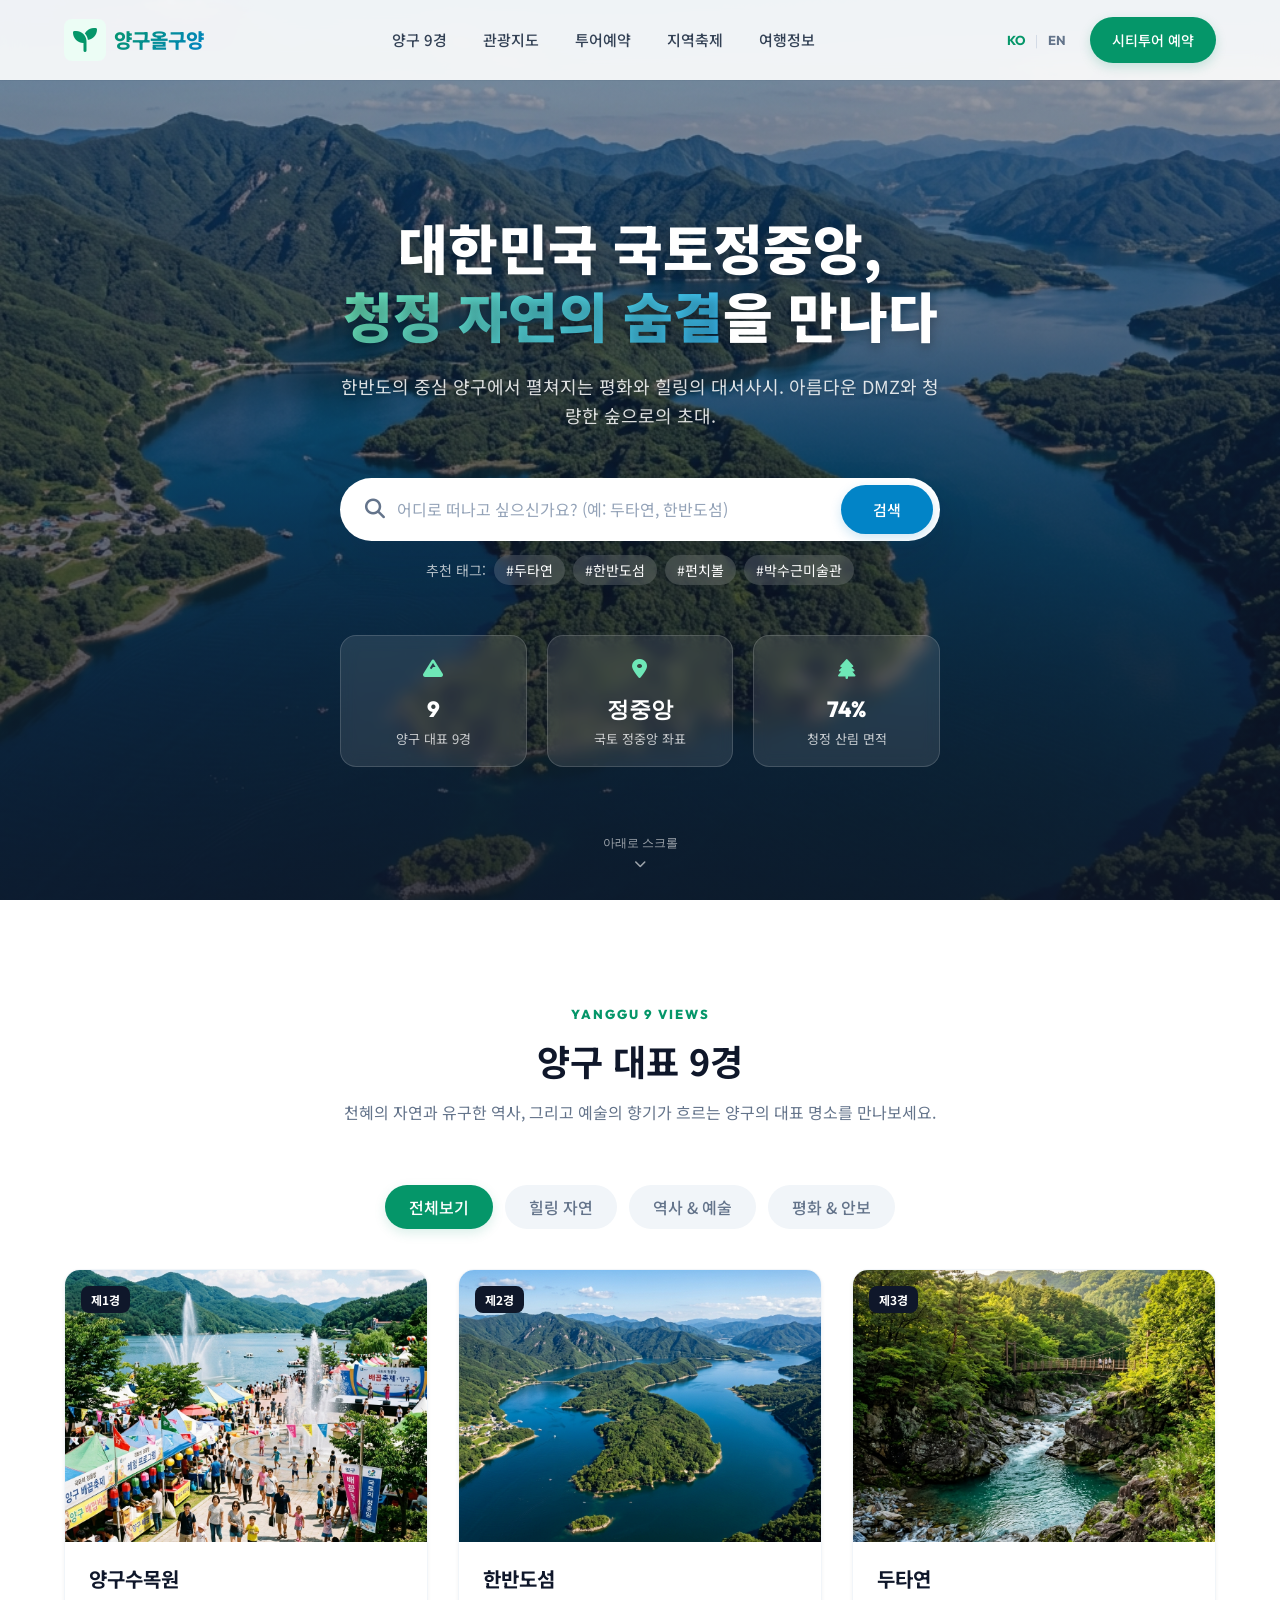
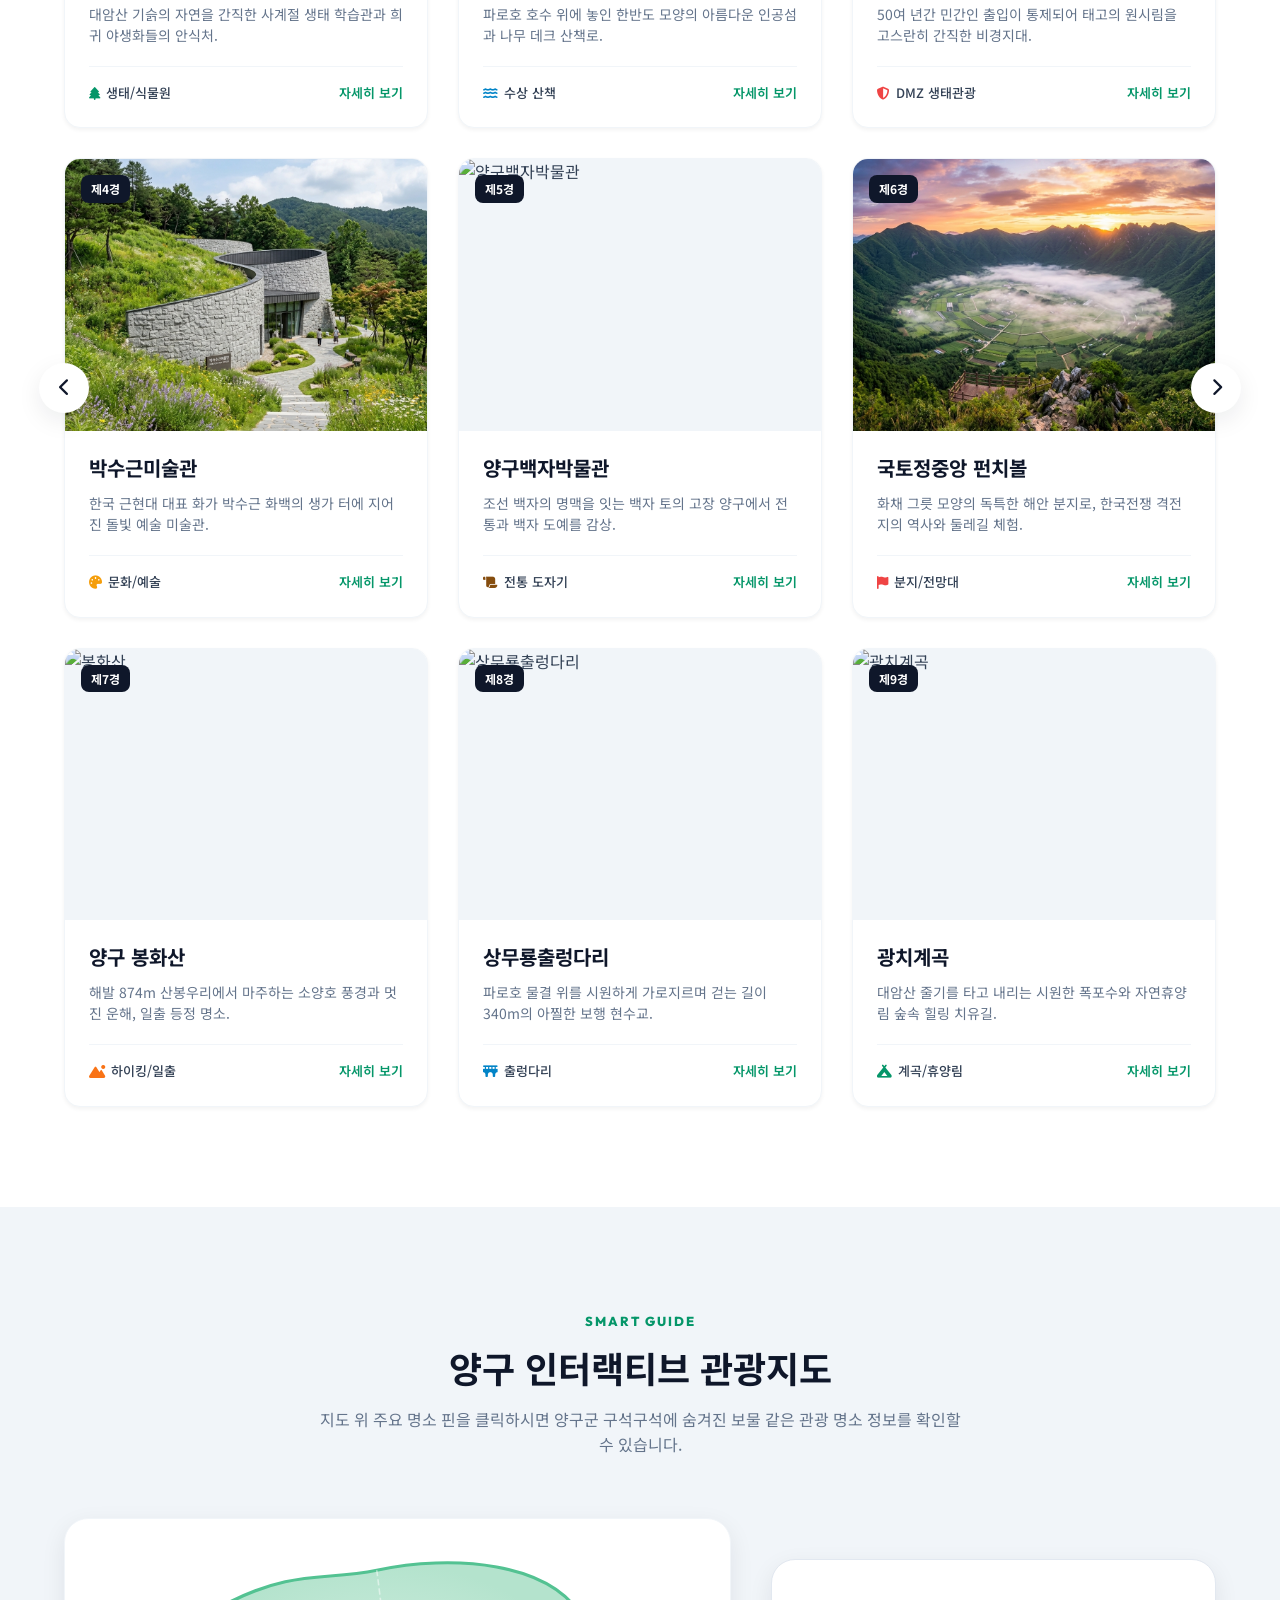
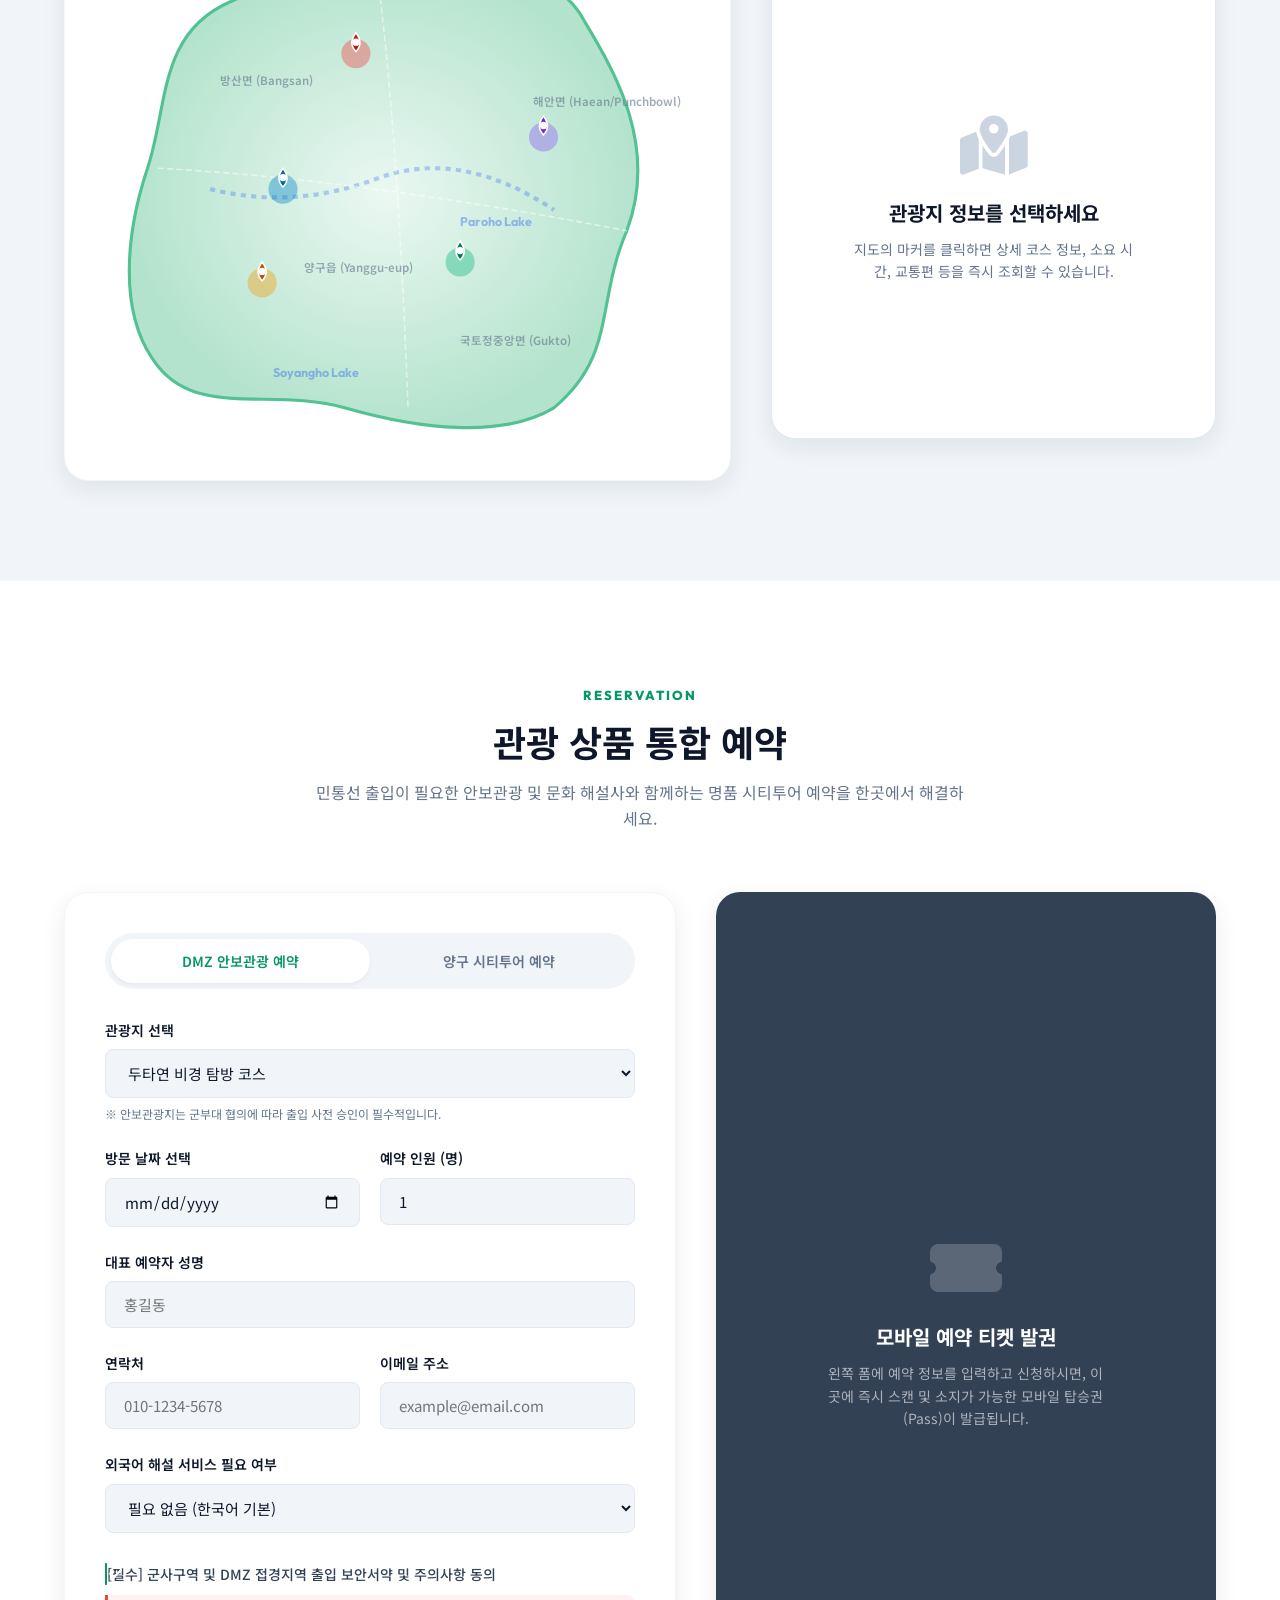
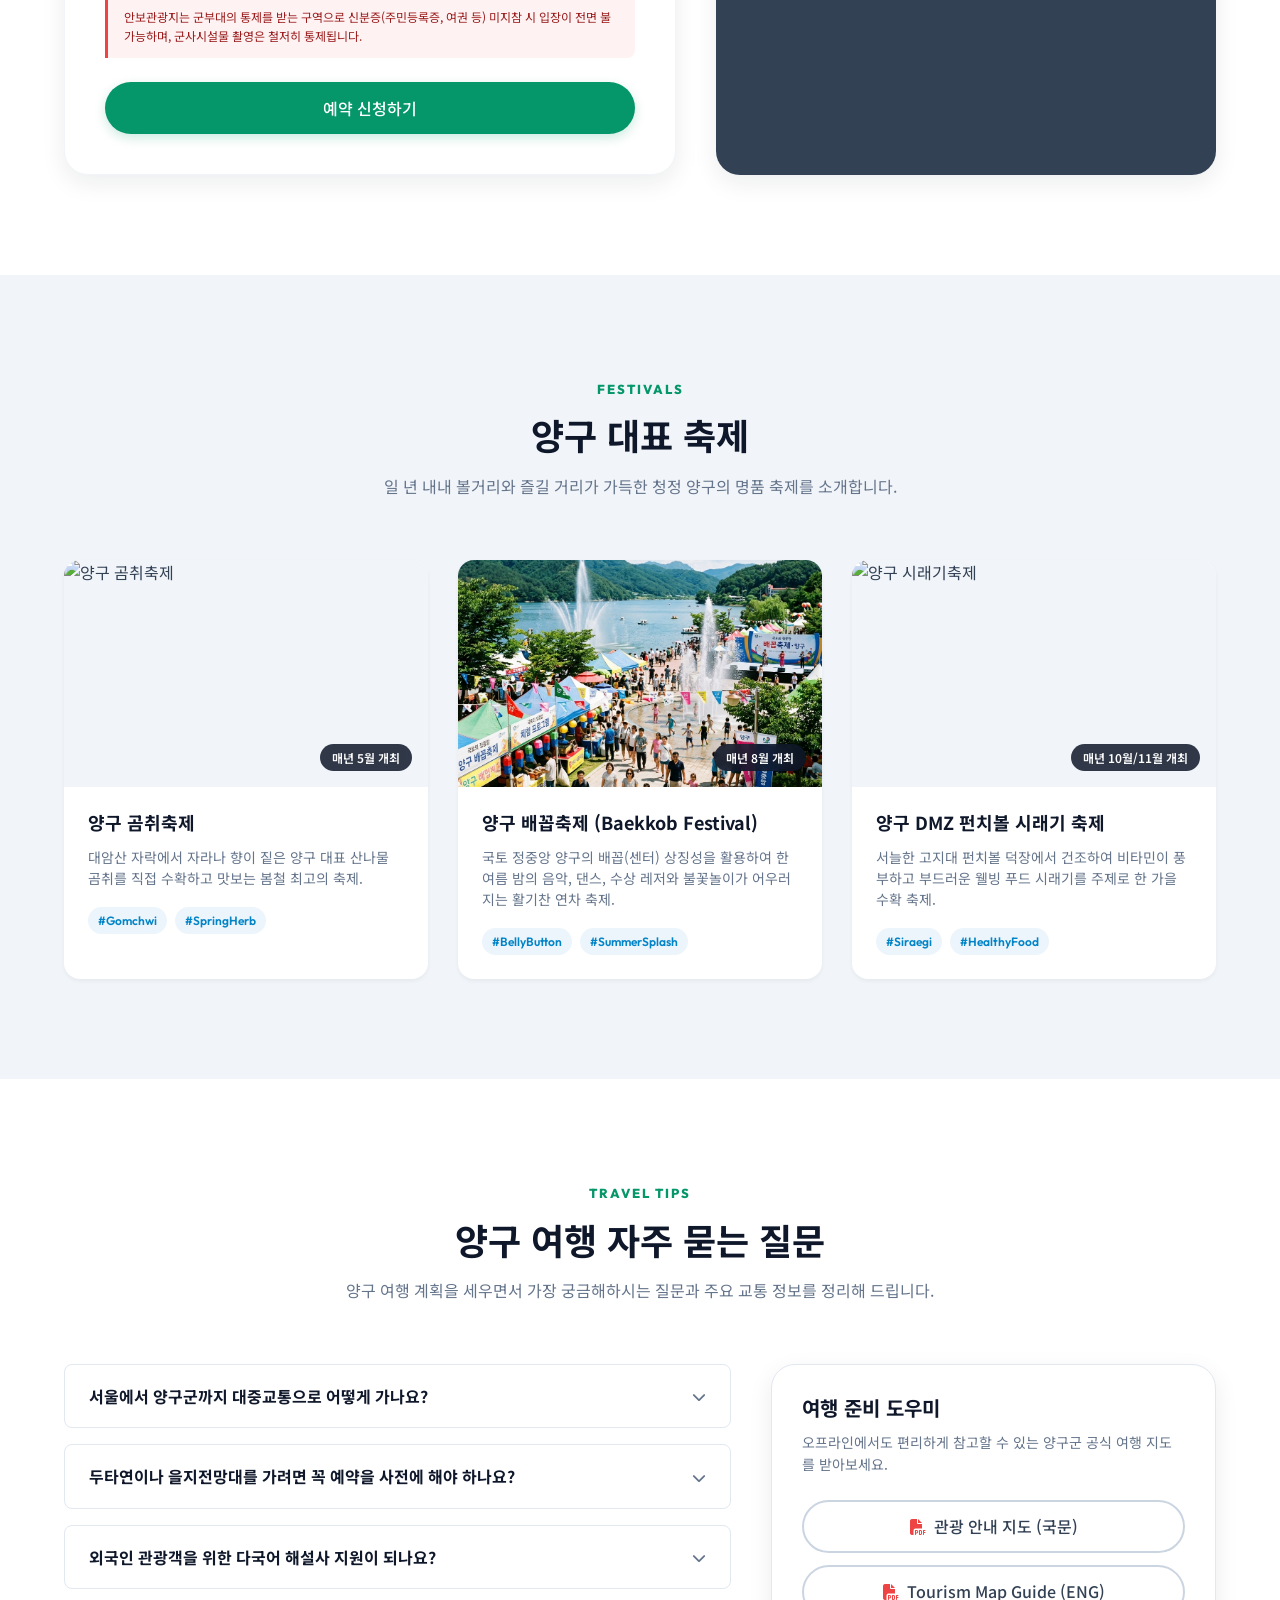
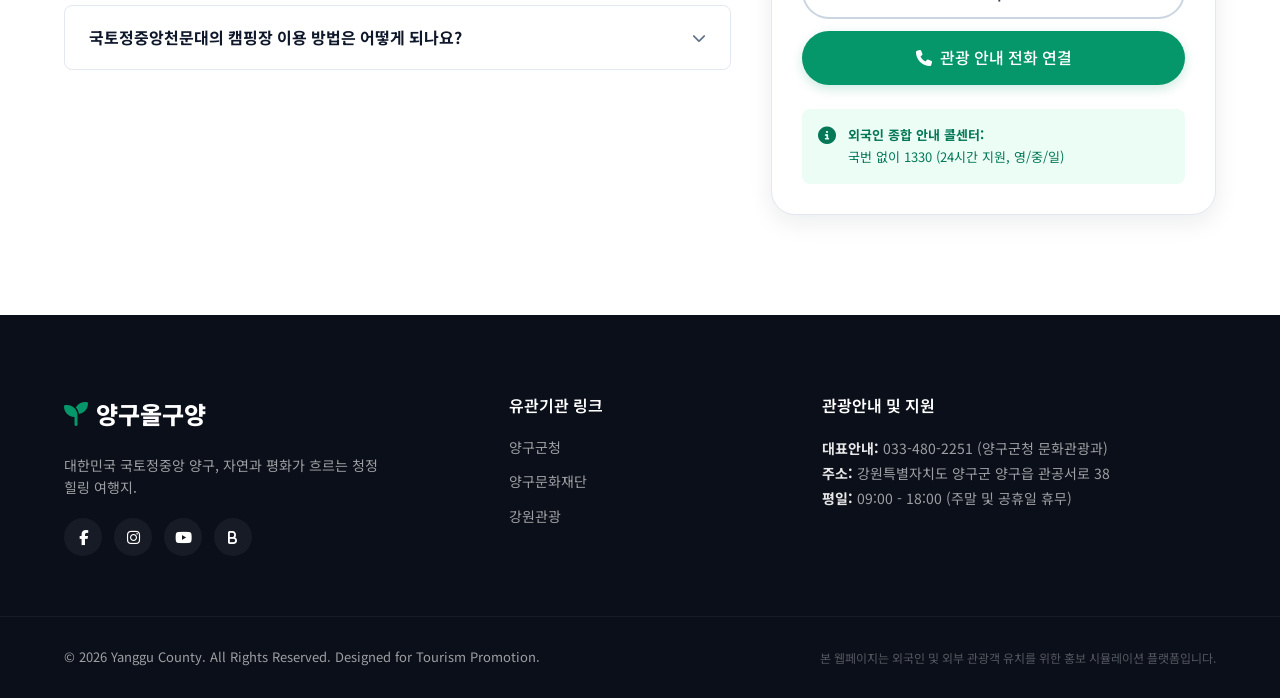
==== index.html @ 0baee4a2 "first commit" ====
<!DOCTYPE html>
<html lang="ko">
<head>
  <meta charset="UTF-8">
  <meta name="viewport" content="width=device-width, initial-scale=1.0">
  <title>양구올구양 - 양구군 문화관광 (Yanggu Tour)</title>
  <meta name="description" content="대한민국 국토정중앙, 청정 자연을 간직한 양구군의 아름다운 명소와 투어 예약을 한눈에 확인하세요.">
  <!-- Google Fonts -->
  <link rel="preconnect" href="https://fonts.googleapis.com">
  <link rel="preconnect" href="https://fonts.gstatic.com" crossorigin>
  <link href="https://fonts.googleapis.com/css2?family=Noto+Sans+KR:wght@300;400;500;700;900&family=Outfit:wght@300;400;600;800&display=swap" rel="stylesheet">
  <!-- FontAwesome for Icons -->
  <link rel="stylesheet" href="https://cdnjs.cloudflare.com/ajax/libs/font-awesome/6.4.0/css/all.min.css">
  <!-- Custom CSS -->
  <link rel="stylesheet" href="style.css">
</head>
<body>

  <!-- Header Section -->
  <header id="main-header">
    <div class="header-container">
      <a href="#" class="logo" id="logo-link">
        <span class="logo-icon"><i class="fa-solid fa-seedling"></i></span>
        <span class="logo-text" data-translate-key="logo_text">양구올구양</span>
      </a>

      <!-- Navigation Menu -->
      <nav id="nav-menu">
        <ul>
          <li><a href="#attractions" data-translate-key="nav_attractions">양구 9경</a></li>
          <li><a href="#interactive-map" data-translate-key="nav_map">관광지도</a></li>
          <li><a href="#booking-section" data-translate-key="nav_booking">투어예약</a></li>
          <li><a href="#festivals" data-translate-key="nav_festivals">지역축제</a></li>
          <li><a href="#faq" data-translate-key="nav_faq">여행정보</a></li>
        </ul>
      </nav>

      <!-- Utilities (Lang Selector, Booking Button) -->
      <div class="header-utilities">
        <div class="language-selector">
          <button id="lang-ko" class="lang-btn active" onclick="setLanguage('ko')">KO</button>
          <span class="divider">|</span>
          <button id="lang-en" class="lang-btn" onclick="setLanguage('en')">EN</button>
        </div>
        <a href="#booking-section" class="btn btn-primary nav-cta-btn" id="nav-cta" data-translate-key="nav_cta">시티투어 예약</a>
        <button class="mobile-menu-toggle" id="menu-toggle" aria-label="Toggle Menu">
          <i class="fa-solid fa-bars"></i>
        </button>
      </div>
    </div>
  </header>

  <!-- Mobile Navigation Overlay -->
  <div class="mobile-menu-overlay" id="mobile-overlay">
    <div class="mobile-menu-content">
      <button class="mobile-menu-close" id="menu-close" aria-label="Close Menu"><i class="fa-solid fa-xmark"></i></button>
      <ul class="mobile-nav-links">
        <li><a href="#attractions" data-translate-key="nav_attractions" onclick="toggleMobileMenu()">양구 9경</a></li>
        <li><a href="#interactive-map" data-translate-key="nav_map" onclick="toggleMobileMenu()">관광지도</a></li>
        <li><a href="#booking-section" data-translate-key="nav_booking" onclick="toggleMobileMenu()">투어예약</a></li>
        <li><a href="#festivals" data-translate-key="nav_festivals" onclick="toggleMobileMenu()">지역축제</a></li>
        <li><a href="#faq" data-translate-key="nav_faq" onclick="toggleMobileMenu()">여행정보</a></li>
      </ul>
      <div class="mobile-lang-selector">
        <button id="mobile-lang-ko" class="lang-btn active" onclick="setLanguage('ko'); toggleMobileMenu()">한국어</button>
        <button id="mobile-lang-en" class="lang-btn" onclick="setLanguage('en'); toggleMobileMenu()">English</button>
      </div>
    </div>
  </div>

  <main>
    <!-- Hero Section -->
    <section id="hero">
      <div class="hero-overlay"></div>
      <div class="hero-content">
        <h1 class="hero-title" data-translate-key="hero_title">
          대한민국 국토정중앙,<br><span class="highlight">청정 자연의 숨결</span>을 만나다
        </h1>
        <p class="hero-subtitle" data-translate-key="hero_subtitle">
          한반도의 중심 양구에서 펼쳐지는 평화와 힐링의 대서사시. 아름다운 DMZ와 청량한 숲으로의 초대.
        </p>

        <!-- Dynamic Search Bar -->
        <div class="search-container">
          <div class="search-box">
            <i class="fa-solid fa-magnifying-glass search-icon"></i>
            <input type="text" id="attraction-search" placeholder="어디로 떠나고 싶으신가요? (예: 두타연, 한반도섬)" data-translate-key="search_placeholder">
            <button id="search-btn" class="btn btn-secondary" data-translate-key="search_btn">검색</button>
          </div>
          <div class="search-suggestions">
            <span class="suggestion-label" data-translate-key="quick_tags">추천 태그:</span>
            <span class="tag" onclick="fillSearch('두타연')">#두타연</span>
            <span class="tag" onclick="fillSearch('한반도섬')">#한반도섬</span>
            <span class="tag" onclick="fillSearch('펀치볼')">#펀치볼</span>
            <span class="tag" onclick="fillSearch('미술관')">#박수근미술관</span>
          </div>
        </div>

        <!-- Quick Stats/Features -->
        <div class="hero-stats">
          <div class="stat-card">
            <div class="stat-icon"><i class="fa-solid fa-mountain"></i></div>
            <div class="stat-number">9</div>
            <div class="stat-text" data-translate-key="stat_9views">양구 대표 9경</div>
          </div>
          <div class="stat-card">
            <div class="stat-icon"><i class="fa-solid fa-location-dot"></i></div>
            <div class="stat-number" data-translate-key="stat_center_num">정중앙</div>
            <div class="stat-text" data-translate-key="stat_center">국토 정중앙 좌표</div>
          </div>
          <div class="stat-card">
            <div class="stat-icon"><i class="fa-solid fa-tree"></i></div>
            <div class="stat-number">74%</div>
            <div class="stat-text" data-translate-key="stat_forest">청정 산림 면적</div>
          </div>
        </div>
      </div>
      <div class="scroll-indicator" onclick="document.getElementById('attractions').scrollIntoView({behavior: 'smooth'})">
        <span data-translate-key="scroll_down">아래로 스크롤</span>
        <i class="fa-solid fa-chevron-down animate-bounce"></i>
      </div>
    </section>

    <!-- Attractions Showcase (양구 9경) -->
    <section id="attractions" class="section-padding">
      <div class="container">
        <div class="section-header">
          <span class="section-badge" data-translate-key="badge_views">Yanggu 9 Views</span>
          <h2 class="section-title" data-translate-key="views_title">양구 대표 9경</h2>
          <p class="section-description" data-translate-key="views_desc">
            천혜의 자연과 유구한 역사, 그리고 예술의 향기가 흐르는 양구의 대표 명소를 만나보세요.
          </p>
        </div>

        <!-- Filter Controls -->
        <div class="filter-controls">
          <button class="filter-btn active" data-filter="all" data-translate-key="filter_all">전체보기</button>
          <button class="filter-btn" data-filter="nature" data-translate-key="filter_nature">힐링 자연</button>
          <button class="filter-btn" data-filter="art-history" data-translate-key="filter_art">역사 & 예술</button>
          <button class="filter-btn" data-filter="dmz-peace" data-translate-key="filter_dmz">평화 & 안보</button>
        </div>

        <!-- Scenic Slider / Grid -->
        <div class="slider-wrapper">
          <button class="slider-arrow prev" id="slider-prev" aria-label="Previous Slide"><i class="fa-solid fa-chevron-left"></i></button>
          
          <div class="attractions-grid" id="attractions-container">
            <!-- 1경: 양구수목원 -->
            <div class="attraction-card" data-category="nature" data-id="1">
              <div class="card-img-wrapper">
                <img src="assets/festival.png" alt="양구수목원" onerror="this.src='https://images.unsplash.com/photo-1502082553048-f009c37129b9?auto=format&fit=crop&w=600&q=80'">
                <div class="card-badge" data-translate-key="badge_1경">제1경</div>
              </div>
              <div class="card-content">
                <h3 class="card-title" data-translate-key="view1_title">양구수목원</h3>
                <p class="card-desc" data-translate-key="view1_desc">대암산 기슭의 자연을 간직한 사계절 생태 학습관과 희귀 야생화들의 안식처.</p>
                <div class="card-meta">
                  <span><i class="fa-solid fa-tree text-green"></i> <span data-translate-key="tag_botanical">생태/식물원</span></span>
                  <a href="javascript:void(0)" class="view-detail-btn" onclick="openDetailModal(1)" data-translate-key="more_info">자세히 보기 <i class="fa-solid fa-arrow-right"></i></a>
                </div>
              </div>
            </div>

            <!-- 2경: 한반도섬 -->
            <div class="attraction-card" data-category="nature" data-id="2">
              <div class="card-img-wrapper">
                <img src="assets/hero_bg.png" alt="한반도섬" onerror="this.src='https://images.unsplash.com/photo-1506744038136-46273834b3fb?auto=format&fit=crop&w=600&q=80'">
                <div class="card-badge" data-translate-key="badge_2경">제2경</div>
              </div>
              <div class="card-content">
                <h3 class="card-title" data-translate-key="view2_title">한반도섬</h3>
                <p class="card-desc" data-translate-key="view2_desc">파로호 호수 위에 놓인 한반도 모양의 아름다운 인공섬과 나무 데크 산책로.</p>
                <div class="card-meta">
                  <span><i class="fa-solid fa-water text-blue"></i> <span data-translate-key="tag_lake">수상 산책</span></span>
                  <a href="javascript:void(0)" class="view-detail-btn" onclick="openDetailModal(2)" data-translate-key="more_info">자세히 보기 <i class="fa-solid fa-arrow-right"></i></a>
                </div>
              </div>
            </div>

            <!-- 3경: 두타연 -->
            <div class="attraction-card" data-category="dmz-peace" data-id="3">
              <div class="card-img-wrapper">
                <img src="assets/dutayeon.png" alt="두타연" onerror="this.src='https://images.unsplash.com/photo-1470071459604-3b5ec3a7fe05?auto=format&fit=crop&w=600&q=80'">
                <div class="card-badge" data-translate-key="badge_3경">제3경</div>
              </div>
              <div class="card-content">
                <h3 class="card-title" data-translate-key="view3_title">두타연</h3>
                <p class="card-desc" data-translate-key="view3_desc">50여 년간 민간인 출입이 통제되어 태고의 원시림을 고스란히 간직한 비경지대.</p>
                <div class="card-meta">
                  <span><i class="fa-solid fa-shield-halved text-red"></i> <span data-translate-key="tag_dmz">DMZ 생태관광</span></span>
                  <a href="javascript:void(0)" class="view-detail-btn" onclick="openDetailModal(3)" data-translate-key="more_info">자세히 보기 <i class="fa-solid fa-arrow-right"></i></a>
                </div>
              </div>
            </div>

            <!-- 4경: 박수근미술관 -->
            <div class="attraction-card" data-category="art-history" data-id="4">
              <div class="card-img-wrapper">
                <img src="assets/park_sookeun.png" alt="박수근미술관" onerror="this.src='https://images.unsplash.com/photo-1544816155-12df9643f363?auto=format&fit=crop&w=600&q=80'">
                <div class="card-badge" data-translate-key="badge_4경">제4경</div>
              </div>
              <div class="card-content">
                <h3 class="card-title" data-translate-key="view4_title">박수근미술관</h3>
                <p class="card-desc" data-translate-key="view4_desc">한국 근현대 대표 화가 박수근 화백의 생가 터에 지어진 돌빛 예술 미술관.</p>
                <div class="card-meta">
                  <span><i class="fa-solid fa-palette text-yellow"></i> <span data-translate-key="tag_art">문화/예술</span></span>
                  <a href="javascript:void(0)" class="view-detail-btn" onclick="openDetailModal(4)" data-translate-key="more_info">자세히 보기 <i class="fa-solid fa-arrow-right"></i></a>
                </div>
              </div>
            </div>

            <!-- 5경: 양구백자박물관 -->
            <div class="attraction-card" data-category="art-history" data-id="5">
              <div class="card-img-wrapper">
                <img src="https://images.unsplash.com/photo-1610701596007-11502861dcfa?auto=format&fit=crop&w=600&q=80" alt="양구백자박물관">
                <div class="card-badge" data-translate-key="badge_5경">제5경</div>
              </div>
              <div class="card-content">
                <h3 class="card-title" data-translate-key="view5_title">양구백자박물관</h3>
                <p class="card-desc" data-translate-key="view5_desc">조선 백자의 명맥을 잇는 백자 토의 고장 양구에서 전통과 백자 도예를 감상.</p>
                <div class="card-meta">
                  <span><i class="fa-solid fa-scroll text-brown"></i> <span data-translate-key="tag_porcelain">전통 도자기</span></span>
                  <a href="javascript:void(0)" class="view-detail-btn" onclick="openDetailModal(5)" data-translate-key="more_info">자세히 보기 <i class="fa-solid fa-arrow-right"></i></a>
                </div>
              </div>
            </div>

            <!-- 6경: 펀치볼 -->
            <div class="attraction-card" data-category="dmz-peace" data-id="6">
              <div class="card-img-wrapper">
                <img src="assets/punchbowl.png" alt="펀치볼" onerror="this.src='https://images.unsplash.com/photo-1464822759023-fed622ff2c3b?auto=format&fit=crop&w=600&q=80'">
                <div class="card-badge" data-translate-key="badge_6경">제6경</div>
              </div>
              <div class="card-content">
                <h3 class="card-title" data-translate-key="view6_title">국토정중앙 펀치볼</h3>
                <p class="card-desc" data-translate-key="view6_desc">화채 그릇 모양의 독특한 해안 분지로, 한국전쟁 격전지의 역사와 둘레길 체험.</p>
                <div class="card-meta">
                  <span><i class="fa-solid fa-flag text-red"></i> <span data-translate-key="tag_basin">분지/전망대</span></span>
                  <a href="javascript:void(0)" class="view-detail-btn" onclick="openDetailModal(6)" data-translate-key="more_info">자세히 보기 <i class="fa-solid fa-arrow-right"></i></a>
                </div>
              </div>
            </div>

            <!-- 7경: 봉화산 -->
            <div class="attraction-card" data-category="nature" data-id="7">
              <div class="card-img-wrapper">
                <img src="https://images.unsplash.com/photo-1519681393784-d120267933ba?auto=format&fit=crop&w=600&q=80" alt="봉화산">
                <div class="card-badge" data-translate-key="badge_7경">제7경</div>
              </div>
              <div class="card-content">
                <h3 class="card-title" data-translate-key="view7_title">양구 봉화산</h3>
                <p class="card-desc" data-translate-key="view7_desc">해발 874m 산봉우리에서 마주하는 소양호 풍경과 멋진 운해, 일출 등정 명소.</p>
                <div class="card-meta">
                  <span><i class="fa-solid fa-mountain-sun text-orange"></i> <span data-translate-key="tag_peak">하이킹/일출</span></span>
                  <a href="javascript:void(0)" class="view-detail-btn" onclick="openDetailModal(7)" data-translate-key="more_info">자세히 보기 <i class="fa-solid fa-arrow-right"></i></a>
                </div>
              </div>
            </div>

            <!-- 8경: 상무룡출렁다리 -->
            <div class="attraction-card" data-category="nature" data-id="8">
              <div class="card-img-wrapper">
                <img src="https://images.unsplash.com/photo-1533743983669-94fa5c4338ec?auto=format&fit=crop&w=600&q=80" alt="상무룡출렁다리">
                <div class="card-badge" data-translate-key="badge_8경">제8경</div>
              </div>
              <div class="card-content">
                <h3 class="card-title" data-translate-key="view8_title">상무룡출렁다리</h3>
                <p class="card-desc" data-translate-key="view8_desc">파로호 물결 위를 시원하게 가로지르며 걷는 길이 340m의 아찔한 보행 현수교.</p>
                <div class="card-meta">
                  <span><i class="fa-solid fa-bridge text-blue"></i> <span data-translate-key="tag_bridge">출렁다리</span></span>
                  <a href="javascript:void(0)" class="view-detail-btn" onclick="openDetailModal(8)" data-translate-key="more_info">자세히 보기 <i class="fa-solid fa-arrow-right"></i></a>
                </div>
              </div>
            </div>

            <!-- 9경: 광치계곡 -->
            <div class="attraction-card" data-category="nature" data-id="9">
              <div class="card-img-wrapper">
                <img src="https://images.unsplash.com/photo-1447752875215-b2761acb3c5d?auto=format&fit=crop&w=600&q=80" alt="광치계곡">
                <div class="card-badge" data-translate-key="badge_9경">제9경</div>
              </div>
              <div class="card-content">
                <h3 class="card-title" data-translate-key="view9_title">광치계곡</h3>
                <p class="card-desc" data-translate-key="view9_desc">대암산 줄기를 타고 내리는 시원한 폭포수와 자연휴양림 숲속 힐링 치유길.</p>
                <div class="card-meta">
                  <span><i class="fa-solid fa-campground text-green"></i> <span data-translate-key="tag_valley">계곡/휴양림</span></span>
                  <a href="javascript:void(0)" class="view-detail-btn" onclick="openDetailModal(9)" data-translate-key="more_info">자세히 보기 <i class="fa-solid fa-arrow-right"></i></a>
                </div>
              </div>
            </div>

          </div>

          <button class="slider-arrow next" id="slider-next" aria-label="Next Slide"><i class="fa-solid fa-chevron-right"></i></button>
        </div>
      </div>
    </section>

    <!-- Interactive Map Section -->
    <section id="interactive-map" class="section-padding bg-light">
      <div class="container">
        <div class="section-header">
          <span class="section-badge" data-translate-key="badge_map">Smart Guide</span>
          <h2 class="section-title" data-translate-key="map_title">양구 인터랙티브 관광지도</h2>
          <p class="section-description" data-translate-key="map_desc">
            지도 위 주요 명소 핀을 클릭하시면 양구군 구석구석에 숨겨진 보물 같은 관광 명소 정보를 확인할 수 있습니다.
          </p>
        </div>

        <div class="map-layout">
          <!-- Vector Map Container -->
          <div class="map-wrapper">
            <!-- Simulated Stylized SVG Map of Yanggu -->
            <svg id="yanggu-svg" viewBox="0 0 600 500" class="svg-map">
              <defs>
                <radialGradient id="grad1" cx="50%" cy="50%" r="50%">
                  <stop offset="0%" style="stop-color:#ebf8f2;stop-opacity:1" />
                  <stop offset="100%" style="stop-color:#b4e3cd;stop-opacity:1" />
                </radialGradient>
              </defs>
              <!-- Map Background Shape (Yanggu boundaries) -->
              <path class="map-boundary" d="M 280,30 C 350,15 450,20 480,80 C 510,130 550,200 520,280 C 490,350 510,400 450,450 C 400,480 320,470 250,450 C 180,430 110,460 70,410 C 30,360 40,280 60,220 C 80,160 70,90 140,60 C 200,30 230,40 280,30 Z" fill="url(#grad1)" stroke="#53c292" stroke-width="3" />
              
              <!-- Map Grid & Water Accents -->
              <path d="M 120,240 Q 200,260 280,230 T 450,260" fill="none" stroke="#2563eb" stroke-dasharray="5 5" opacity="0.3" stroke-width="4" />
              <text x="360" y="275" font-family="'Outfit', sans-serif" font-size="12" fill="#2563eb" opacity="0.4" font-weight="bold">Paroho Lake</text>
              <text x="180" y="420" font-family="'Outfit', sans-serif" font-size="12" fill="#2563eb" opacity="0.4" font-weight="bold">Soyangho Lake</text>

              <!-- Map Regions (Sub-district boundaries) -->
              <path d="M 280,30 Q 300,180 310,450" fill="none" stroke="#fff" stroke-dasharray="6 3" stroke-width="1.5" opacity="0.5" />
              <path d="M 70,220 Q 260,230 520,280" fill="none" stroke="#fff" stroke-dasharray="6 3" stroke-width="1.5" opacity="0.5" />

              <text x="130" y="140" class="map-region-label" data-translate-key="map_reg_bangsan">방산면 (Bangsan)</text>
              <text x="210" y="320" class="map-region-label" data-translate-key="map_reg_yup">양구읍 (Yanggu-eup)</text>
              <text x="430" y="160" class="map-region-label" data-translate-key="map_reg_haean">해안면 (Haean/Punchbowl)</text>
              <text x="360" y="390" class="map-region-label" data-translate-key="map_reg_gukto">국토정중앙면 (Gukto)</text>

              <!-- Map Pins (Interactive Nodes) -->
              <!-- 1. 양구수목원 -->
              <g class="map-pin" transform="translate(360, 310)" onclick="selectMapPin(1)">
                <circle class="pin-pulse" r="14" fill="#10b981" opacity="0.4"></circle>
                <path class="pin-marker" d="M0,0 C-4,-4 -6,-10 0,-18 C6,-10 4,-4 0,0 Z" fill="#047857" stroke="#fff" stroke-width="1.5"></path>
                <circle cx="0" cy="-11" r="3.5" fill="#fff"></circle>
                <text class="pin-tooltip" y="-23" text-anchor="middle" data-translate-key="pin_arboretum">양구수목원</text>
              </g>

              <!-- 2. 한반도섬 -->
              <g class="map-pin" transform="translate(190, 240)" onclick="selectMapPin(2)">
                <circle class="pin-pulse" r="14" fill="#0284c7" opacity="0.4"></circle>
                <path class="pin-marker" d="M0,0 C-4,-4 -6,-10 0,-18 C6,-10 4,-4 0,0 Z" fill="#0369a1" stroke="#fff" stroke-width="1.5"></path>
                <circle cx="0" cy="-11" r="3.5" fill="#fff"></circle>
                <text class="pin-tooltip" y="-23" text-anchor="middle" data-translate-key="pin_koreaisland">한반도섬</text>
              </g>

              <!-- 3. 두타연 -->
              <g class="map-pin" transform="translate(260, 110)" onclick="selectMapPin(3)">
                <circle class="pin-pulse" r="14" fill="#ef4444" opacity="0.4"></circle>
                <path class="pin-marker" d="M0,0 C-4,-4 -6,-10 0,-18 C6,-10 4,-4 0,0 Z" fill="#b91c1c" stroke="#fff" stroke-width="1.5"></path>
                <circle cx="0" cy="-11" r="3.5" fill="#fff"></circle>
                <text class="pin-tooltip" y="-23" text-anchor="middle" data-translate-key="pin_dutayeon">두타연 (DMZ)</text>
              </g>

              <!-- 4. 박수근미술관 -->
              <g class="map-pin" transform="translate(170, 330)" onclick="selectMapPin(4)">
                <circle class="pin-pulse" r="14" fill="#f59e0b" opacity="0.4"></circle>
                <path class="pin-marker" d="M0,0 C-4,-4 -6,-10 0,-18 C6,-10 4,-4 0,0 Z" fill="#b45309" stroke="#fff" stroke-width="1.5"></path>
                <circle cx="0" cy="-11" r="3.5" fill="#fff"></circle>
                <text class="pin-tooltip" y="-23" text-anchor="middle" data-translate-key="pin_artmuseum">박수근미술관</text>
              </g>

              <!-- 6. 펀치볼 -->
              <g class="map-pin" transform="translate(440, 190)" onclick="selectMapPin(6)">
                <circle class="pin-pulse" r="14" fill="#8b5cf6" opacity="0.4"></circle>
                <path class="pin-marker" d="M0,0 C-4,-4 -6,-10 0,-18 C6,-10 4,-4 0,0 Z" fill="#6d28d9" stroke="#fff" stroke-width="1.5"></path>
                <circle cx="0" cy="-11" r="3.5" fill="#fff"></circle>
                <text class="pin-tooltip" y="-23" text-anchor="middle" data-translate-key="pin_punchbowl">펀치볼 (해안면)</text>
              </g>
            </svg>
          </div>

          <!-- Map Info Display Card -->
          <div class="map-info-card" id="map-info-panel">
            <div class="map-info-placeholder" id="map-placeholder">
              <i class="fa-solid fa-map-location-dot"></i>
              <h3 data-translate-key="map_card_prompt">관광지 정보를 선택하세요</h3>
              <p data-translate-key="map_card_sub">지도의 마커를 클릭하면 상세 코스 정보, 소요 시간, 교통편 등을 즉시 조회할 수 있습니다.</p>
            </div>
            
            <div class="map-info-content hidden" id="map-real-content">
              <div class="info-image-wrapper">
                <img id="info-panel-img" src="" alt="관광지 이미지">
                <span class="info-panel-tag" id="info-panel-category">NATURE</span>
              </div>
              <div class="info-body">
                <h3 id="info-panel-title">관광명소 이름</h3>
                <p id="info-panel-desc">상세 설명입니다.</p>
                <hr>
                <ul class="info-details">
                  <li>
                    <i class="fa-solid fa-clock"></i>
                    <strong data-translate-key="info_hours">운영시간:</strong>
                    <span id="info-panel-hours">09:00 ~ 18:00 (월요일 휴무)</span>
                  </li>
                  <li>
                    <i class="fa-solid fa-ticket"></i>
                    <strong data-translate-key="info_price">이용요금:</strong>
                    <span id="info-panel-price">무료</span>
                  </li>
                  <li>
                    <i class="fa-solid fa-circle-exclamation"></i>
                    <strong data-translate-key="info_note">유의사항:</strong>
                    <span id="info-panel-notice">없음</span>
                  </li>
                </ul>
                <div class="info-buttons">
                  <a href="#booking-section" class="btn btn-secondary btn-sm" data-translate-key="info_btn_book">연계 투어 예약</a>
                  <button class="btn btn-outline btn-sm" id="detail-modal-launcher" data-translate-key="info_btn_more">상세 소개 보기</button>
                </div>
              </div>
            </div>
          </div>
        </div>
      </div>
    </section>

    <!-- Tour Reservation Module (실시간 예약 시뮬레이션) -->
    <section id="booking-section" class="section-padding">
      <div class="container">
        <div class="section-header">
          <span class="section-badge" data-translate-key="badge_res">Reservation</span>
          <h2 class="section-title" data-translate-key="res_title">관광 상품 통합 예약</h2>
          <p class="section-description" data-translate-key="res_desc">
            민통선 출입이 필요한 안보관광 및 문화 해설사와 함께하는 명품 시티투어 예약을 한곳에서 해결하세요.
          </p>
        </div>

        <div class="booking-layout">
          <!-- Reservation Form Block -->
          <div class="booking-card">
            <!-- Tabs -->
            <div class="booking-tabs">
              <button class="tab-btn active" onclick="switchBookingTab('dmz')" id="tab-dmz-btn" data-translate-key="tab_dmz">DMZ 안보관광 예약</button>
              <button class="tab-btn" onclick="switchBookingTab('city')" id="tab-city-btn" data-translate-key="tab_city">양구 시티투어 예약</button>
            </div>

            <!-- Form Content -->
            <form id="tour-booking-form" onsubmit="handleBookingSubmit(event)">
              <input type="hidden" id="booking-type" value="dmz">
              
              <!-- Tab 1 Specific: DMZ Destination Selector -->
              <div class="form-group" id="dmz-destination-group">
                <label for="dmz-destination" data-translate-key="label_dmz_dest">관광지 선택 <span class="required">*</span></label>
                <select id="dmz-destination" class="form-control" required>
                  <option value="두타연" data-translate-key="opt_dutayeon">두타연 비경 탐방 코스</option>
                  <option value="펀치볼/을지전망대" data-translate-key="opt_eulji">을지전망대 & 제4땅굴 안보 코스</option>
                  <option value="통합안보" data-translate-key="opt_total_dmz">DMZ 평화통일 올인원 패키지</option>
                </select>
                <small class="form-help" data-translate-key="help_dmz_dest">※ 안보관광지는 군부대 협의에 따라 출입 사전 승인이 필수적입니다.</small>
              </div>

              <!-- Tab 2 Specific: City Tour Course Selector (Hidden by default) -->
              <div class="form-group hidden" id="city-course-group">
                <label for="city-course" data-translate-key="label_city_course">시티투어 테마 코스 <span class="required">*</span></label>
                <select id="city-course" class="form-control">
                  <option value="청춘문화" data-translate-key="opt_city_art">청춘문화 예술 코스 (박수근미술관, 백자박물관)</option>
                  <option value="생태힐링" data-translate-key="opt_city_eco">생태 힐링 가득 코스 (양구수목원, 한반도섬, 광치계곡)</option>
                  <option value="국토정중앙" data-translate-key="opt_city_center">국토정중앙 별빛 코스 (천문대, 파로호 꽃섬)</option>
                </select>
                <small class="form-help" data-translate-key="help_city_course">※ 시티투어는 문화관광해설사가 탑승하여 친절한 해설을 곁들입니다.</small>
              </div>

              <div class="form-grid">
                <!-- Date selection -->
                <div class="form-group">
                  <label for="booking-date" data-translate-key="label_date">방문 날짜 선택 <span class="required">*</span></label>
                  <input type="date" id="booking-date" class="form-control" required>
                </div>
                <!-- Number of visitors -->
                <div class="form-group">
                  <label for="booking-visitors" data-translate-key="label_visitors">예약 인원 (명) <span class="required">*</span></label>
                  <input type="number" id="booking-visitors" class="form-control" min="1" max="20" value="1" required>
                </div>
              </div>

              <!-- Personal Info -->
              <div class="form-group">
                <label for="visitor-name" data-translate-key="label_name">대표 예약자 성명 <span class="required">*</span></label>
                <input type="text" id="visitor-name" class="form-control" placeholder="홍길동" data-translate-key="ph_name" required>
              </div>

              <div class="form-grid">
                <div class="form-group">
                  <label for="visitor-phone" data-translate-key="label_phone">연락처 <span class="required">*</span></label>
                  <input type="tel" id="visitor-phone" class="form-control" placeholder="010-1234-5678" data-translate-key="ph_phone" required>
                </div>
                <div class="form-group">
                  <label for="visitor-email" data-translate-key="label_email">이메일 주소</label>
                  <input type="email" id="visitor-email" class="form-control" placeholder="example@email.com" data-translate-key="ph_email">
                </div>
              </div>

              <!-- Guide Language Request -->
              <div class="form-group">
                <label for="guide-lang" data-translate-key="label_guide_lang">외국어 해설 서비스 필요 여부</label>
                <select id="guide-lang" class="form-control">
                  <option value="none" data-translate-key="opt_lang_none">필요 없음 (한국어 기본)</option>
                  <option value="en" data-translate-key="opt_lang_en">English Guide Service</option>
                  <option value="zh" data-translate-key="opt_lang_zh">中文 (Chinese) 导游</option>
                  <option value="ja" data-translate-key="opt_lang_ja">日本語 (Japanese) ガイド</option>
                </select>
              </div>

              <!-- Security Agreement (Specifically for DMZ) -->
              <div class="form-group checkbox-group" id="security-checkbox-group">
                <label class="checkbox-container">
                  <input type="checkbox" id="security-agree" required checked>
                  <span class="checkmark"></span>
                  <span class="checkbox-text" data-translate-key="check_security">
                    [필수] 군사구역 및 DMZ 접경지역 출입 보안서약 및 주의사항 동의
                  </span>
                </label>
                <div class="security-info-box" id="security-box" data-translate-key="security_box_text">
                  안보관광지는 군부대의 통제를 받는 구역으로 신분증(주민등록증, 여권 등) 미지참 시 입장이 전면 불가능하며, 군사시설물 촬영은 철저히 통제됩니다.
                </div>
              </div>

              <button type="submit" class="btn btn-primary btn-block" id="submit-booking-btn" data-translate-key="btn_submit_res">예약 신청하기</button>
            </form>
          </div>

          <!-- Live Ticket / Success Output View -->
          <div class="ticket-view-card">
            <div class="ticket-instruction" id="ticket-placeholder">
              <i class="fa-solid fa-ticket-simple"></i>
              <h3 data-translate-key="ticket_prompt">모바일 예약 티켓 발권</h3>
              <p data-translate-key="ticket_desc">왼쪽 폼에 예약 정보를 입력하고 신청하시면, 이곳에 즉시 스캔 및 소지가 가능한 모바일 탑승권(Pass)이 발급됩니다.</p>
            </div>

            <!-- The generated Boarding Pass (Hidden initially) -->
            <div class="boarding-pass hidden" id="real-ticket">
              <div class="pass-header">
                <div class="pass-brand">
                  <i class="fa-solid fa-tree-deciduous"></i> YANGGU ALL-GO-YANG
                </div>
                <div class="pass-title" id="ticket-pass-title">DMZ BORDER TOUR PASS</div>
              </div>
              <div class="pass-body">
                <div class="pass-row">
                  <div class="pass-col">
                    <span class="pass-label" data-translate-key="t_label_course">TOUR COURSE</span>
                    <span class="pass-value" id="ticket-course">두타연 비경 탐방</span>
                  </div>
                  <div class="pass-col align-right">
                    <span class="pass-label" data-translate-key="t_label_type">TICKET TYPE</span>
                    <span class="pass-value" id="ticket-type">DMZ SECURITY</span>
                  </div>
                </div>

                <div class="pass-row">
                  <div class="pass-col">
                    <span class="pass-label" data-translate-key="t_label_date">DATE / TIME</span>
                    <span class="pass-value" id="ticket-date">2026.05.30</span>
                  </div>
                  <div class="pass-col align-right">
                    <span class="pass-label" data-translate-key="t_label_qty">PASSENGERS</span>
                    <span class="pass-value" id="ticket-qty">2 Persons</span>
                  </div>
                </div>

                <div class="pass-row">
                  <div class="pass-col">
                    <span class="pass-label" data-translate-key="t_label_holder">PASS HOLDER</span>
                    <span class="pass-value" id="ticket-holder">HONG GILDONG</span>
                  </div>
                  <div class="pass-col align-right">
                    <span class="pass-label" data-translate-key="t_label_lang">INTERPRETER</span>
                    <span class="pass-value" id="ticket-lang">ENGLISH</span>
                  </div>
                </div>

                <div class="pass-status-badge" id="ticket-status" data-translate-key="t_status_pending">
                  RESERVATION APPROVED & PENDING SECURITY CHECK
                </div>

                <!-- Simulated barcode -->
                <div class="pass-barcode-wrapper">
                  <div class="barcode">
                    <span></span><span></span><span></span><span></span><span></span><span></span><span></span><span></span><span></span><span></span><span></span><span></span><span></span><span></span><span></span><span></span><span></span><span></span><span></span><span></span>
                  </div>
                  <span class="barcode-num" id="ticket-num">YG-20260526-984A</span>
                </div>
              </div>
              <div class="pass-footer">
                <div class="pass-warning" data-translate-key="ticket_warning">
                  ※ 반드시 출발 30분 전까지 지정된 등록처에 신분증을 제출해 주시기 바랍니다.
                </div>
                <button class="btn btn-secondary btn-sm btn-block" onclick="printTicket()" data-translate-key="btn_print">티켓 다운로드 / 인쇄</button>
              </div>
            </div>
          </div>
        </div>
      </div>
    </section>

    <!-- Cultural Festivals -->
    <section id="festivals" class="section-padding bg-light">
      <div class="container">
        <div class="section-header">
          <span class="section-badge" data-translate-key="badge_festivals">Festivals</span>
          <h2 class="section-title" data-translate-key="festivals_title">양구 대표 축제</h2>
          <p class="section-description" data-translate-key="festivals_desc">
            일 년 내내 볼거리와 즐길 거리가 가득한 청정 양구의 명품 축제를 소개합니다.
          </p>
        </div>

        <div class="festivals-grid">
          <!-- 곰취축제 -->
          <div class="festival-card">
            <div class="fest-img">
              <img src="https://images.unsplash.com/photo-1543087903-1ac2ec7aa8c5?auto=format&fit=crop&w=600&q=80" alt="양구 곰취축제">
              <div class="fest-date" data-translate-key="fest1_date">매년 5월 개최</div>
            </div>
            <div class="fest-content">
              <h3 class="fest-title" data-translate-key="fest1_title">양구 곰취축제</h3>
              <p class="fest-desc" data-translate-key="fest1_desc">대암산 자락에서 자라나 향이 짙은 양구 대표 산나물 곰취를 직접 수확하고 맛보는 봄철 최고의 축제.</p>
              <div class="fest-tags">
                <span class="fest-tag">#Gomchwi</span>
                <span class="fest-tag">#SpringHerb</span>
              </div>
            </div>
          </div>

          <!-- 배꼽축제 -->
          <div class="festival-card">
            <div class="fest-img">
              <img src="assets/festival.png" alt="양구 배꼽축제" onerror="this.src='https://images.unsplash.com/photo-1514525253161-7a46d19cd819?auto=format&fit=crop&w=600&q=80'">
              <div class="fest-date" data-translate-key="fest2_date">매년 8월 개최</div>
            </div>
            <div class="fest-content">
              <h3 class="fest-title" data-translate-key="fest2_title">양구 배꼽축제 (Baekkob Festival)</h3>
              <p class="fest-desc" data-translate-key="fest2_desc">국토 정중앙 양구의 배꼽(센터) 상징성을 활용하여 한여름 밤의 음악, 댄스, 수상 레저와 불꽃놀이가 어우러지는 활기찬 연차 축제.</p>
              <div class="fest-tags">
                <span class="fest-tag">#BellyButton</span>
                <span class="fest-tag">#SummerSplash</span>
              </div>
            </div>
          </div>

          <!-- 시래기축제 -->
          <div class="festival-card">
            <div class="fest-img">
              <img src="https://images.unsplash.com/photo-1542838132-92c53300491e?auto=format&fit=crop&w=600&q=80" alt="양구 시래기축제">
              <div class="fest-date" data-translate-key="fest3_date">매년 10월/11월 개최</div>
            </div>
            <div class="fest-content">
              <h3 class="fest-title" data-translate-key="fest3_title">양구 DMZ 펀치볼 시래기 축제</h3>
              <p class="fest-desc" data-translate-key="fest3_desc">서늘한 고지대 펀치볼 덕장에서 건조하여 비타민이 풍부하고 부드러운 웰빙 푸드 시래기를 주제로 한 가을 수확 축제.</p>
              <div class="fest-tags">
                <span class="fest-tag">#Siraegi</span>
                <span class="fest-tag">#HealthyFood</span>
              </div>
            </div>
          </div>
        </div>
      </div>
    </section>

    <!-- Travel Info & FAQ (여행 정보 및 아코디언) -->
    <section id="faq" class="section-padding">
      <div class="container">
        <div class="section-header">
          <span class="section-badge" data-translate-key="badge_faq">Travel Tips</span>
          <h2 class="section-title" data-translate-key="faq_title">양구 여행 자주 묻는 질문</h2>
          <p class="section-description" data-translate-key="faq_desc">
            양구 여행 계획을 세우면서 가장 궁금해하시는 질문과 주요 교통 정보를 정리해 드립니다.
          </p>
        </div>

        <div class="faq-layout">
          <!-- Accordion -->
          <div class="faq-accordion">
            <!-- Item 1 -->
            <div class="accordion-item">
              <button class="accordion-header">
                <span class="question-text" data-translate-key="q1">서울에서 양구군까지 대중교통으로 어떻게 가나요?</span>
                <span class="accordion-icon"><i class="fa-solid fa-chevron-down"></i></span>
              </button>
              <div class="accordion-body">
                <p data-translate-key="a1">
                  1. ITX-청춘 열차 또는 경춘선 전철을 탑승하고 춘천역에서 하차하신 뒤, 춘천역시외버스터미널이나 동서울터미널에서 양구행 직행버스를 타시면 약 1시간 내로 도착 가능합니다.<br>
                  2. 동서울종합터미널에서 양구시외버스터미널행 무정차 직행버스(하루 수차례 운행, 약 2시간 소요)를 이용하시는 것이 가장 편리합니다.
                </p>
              </div>
            </div>

            <!-- Item 2 -->
            <div class="accordion-item">
              <button class="accordion-header">
                <span class="question-text" data-translate-key="q2">두타연이나 을지전망대를 가려면 꼭 예약을 사전에 해야 하나요?</span>
                <span class="accordion-icon"><i class="fa-solid fa-chevron-down"></i></span>
              </button>
              <div class="accordion-body">
                <p data-translate-key="a2">
                  네, 두타연 및 을지전망대 등 DMZ 민간인통제선(민통선) 내 지역은 군부대의 철저한 보안 통제를 받는 구역입니다. 당일 현장 신청도 상황에 따라 가능하지만, 대기 시간이 길어질 수 있고 군 작전 시 입장이 제한될 수 있으므로 본 사이트나 양구군 안보예약 시스템을 통해 최소 2~3일 전에 사전 예약하시는 것을 강력히 권장합니다. 동행인 전원의 신분증(여권) 소지도 필수입니다.
                </p>
              </div>
            </div>

            <!-- Item 3 -->
            <div class="accordion-item">
              <button class="accordion-header">
                <span class="question-text" data-translate-key="q3">외국인 관광객을 위한 다국어 해설사 지원이 되나요?</span>
                <span class="accordion-icon"><i class="fa-solid fa-chevron-down"></i></span>
              </button>
              <div class="accordion-body">
                <p data-translate-key="a3">
                  네, 양구군에서는 외국인 단체 및 개별 관광객들의 편의를 위해 영어, 중국어, 일본어 해설 서비스를 무상으로 제공하고 있습니다. 시티투어 신청 시 원하시는 언어를 체크해 주시거나, 관광 개시일 최소 일주일 전에 양구군 문화관광과(033-480-2251)로 예약 전화를 주시면 전담 해설사를 매칭해 드립니다.
                </p>
              </div>
            </div>

            <!-- Item 4 -->
            <div class="accordion-item">
              <button class="accordion-header">
                <span class="question-text" data-translate-key="q4">국토정중앙천문대의 캠핑장 이용 방법은 어떻게 되나요?</span>
                <span class="accordion-icon"><i class="fa-solid fa-chevron-down"></i></span>
              </button>
              <div class="accordion-body">
                <p data-translate-key="a4">
                  국토정중앙천문대 바로 옆 야영장(캠핑장)은 텐트를 설치할 수 있는 데크 구역을 보유하고 있으며, 인터넷 예약을 통해 사전 등록해야 사용 가능합니다. 깨끗한 식수대, 온수 샤워실, 그리고 밤바람을 맞으며 은하수를 감상할 수 있는 독보적인 천문 관측 인프라가 매력적입니다.
                </p>
              </div>
            </div>
          </div>

          <!-- Utility Download Area -->
          <div class="utility-card">
            <h3 data-translate-key="util_title">여행 준비 도우미</h3>
            <p data-translate-key="util_desc">오프라인에서도 편리하게 참고할 수 있는 양구군 공식 여행 지도를 받아보세요.</p>
            <div class="download-buttons">
              <a href="#" class="btn btn-outline btn-block" onclick="alert('양구군 관광 지도 다운로드가 시작됩니다. (한국어)')">
                <i class="fa-solid fa-file-pdf text-red"></i> <span data-translate-key="btn_map_ko">관광 안내 지도 (국문)</span>
              </a>
              <a href="#" class="btn btn-outline btn-block" onclick="alert('Yanggu Tourism Map PDF download started. (English)')">
                <i class="fa-solid fa-file-pdf text-red"></i> <span data-translate-key="btn_map_en">Tourism Map Guide (ENG)</span>
              </a>
              <a href="tel:033-480-2251" class="btn btn-primary btn-block">
                <i class="fa-solid fa-phone"></i> <span data-translate-key="btn_call">관광 안내 전화 연결</span>
              </a>
            </div>
            <div class="tourist-helper-badge">
              <i class="fa-solid fa-circle-info"></i>
              <div>
                <strong data-translate-key="help_phone_label">외국인 종합 안내 콜센터:</strong>
                <span data-translate-key="help_phone_val">국번 없이 1330 (24시간 지원, 영/중/일)</span>
              </div>
            </div>
          </div>
        </div>
      </div>
    </section>
  </main>

  <!-- Detail Modal for Attraction Details -->
  <div class="modal" id="detail-modal">
    <div class="modal-content">
      <button class="modal-close" onclick="closeDetailModal()" aria-label="Close Modal"><i class="fa-solid fa-xmark"></i></button>
      <div class="modal-body-layout">
        <div class="modal-image-pane">
          <img id="modal-img" src="" alt="관광지 정밀 이미지">
        </div>
        <div class="modal-text-pane">
          <span class="modal-category-badge" id="modal-category">NATURE</span>
          <h2 id="modal-title">관광지 타이틀</h2>
          <div class="modal-badge-row">
            <span class="badge badge-rank" id="modal-rank-badge">제 0 경</span>
            <span class="badge badge-tag" id="modal-tag-badge">태그</span>
          </div>
          <div class="modal-scrollable-text">
            <p id="modal-long-desc">여기에 관광지에 대한 자세한 역사적 가치와 생태 정보가 들어갑니다.</p>
            
            <h4 data-translate-key="modal_traffic_info">찾아오시는 길 & 이용안내</h4>
            <ul class="modal-info-list">
              <li>
                <i class="fa-solid fa-map-pin"></i>
                <strong data-translate-key="modal_address">주소:</strong>
                <span id="modal-address">강원특별자치도 양구군</span>
              </li>
              <li>
                <i class="fa-solid fa-bus"></i>
                <strong data-translate-key="modal_traffic">교통편:</strong>
                <span id="modal-traffic">시외버스터미널에서 농어촌 버스 이용</span>
              </li>
              <li>
                <i class="fa-solid fa-phone"></i>
                <strong data-translate-key="modal_phone">문의처:</strong>
                <span id="modal-phone">033-480-2251</span>
              </li>
            </ul>
          </div>
          <div class="modal-footer-btn">
            <a href="#booking-section" onclick="closeDetailModal()" class="btn btn-primary btn-block" data-translate-key="modal_book_now">이 명소가 포함된 투어 예약하기</a>
          </div>
        </div>
      </div>
    </div>
  </div>

  <!-- Footer Section -->
  <footer>
    <div class="container footer-content">
      <div class="footer-brand">
        <div class="footer-logo">
          <i class="fa-solid fa-seedling"></i> <span data-translate-key="logo_text">양구올구양</span>
        </div>
        <p class="footer-tagline" data-translate-key="footer_slogan">
          대한민국 국토정중앙 양구, 자연과 평화가 흐르는 청정 힐링 여행지.
        </p>
        <div class="social-icons">
          <a href="#" aria-label="Facebook"><i class="fa-brands fa-facebook-f"></i></a>
          <a href="#" aria-label="Instagram"><i class="fa-brands fa-instagram"></i></a>
          <a href="#" aria-label="YouTube"><i class="fa-brands fa-youtube"></i></a>
          <a href="#" aria-label="Blog"><i class="fa-solid fa-b"></i></a>
        </div>
      </div>

      <div class="footer-links">
        <h4 data-translate-key="f_links_title">유관기관 링크</h4>
        <ul>
          <li><a href="https://www.yanggu.go.kr" target="_blank" data-translate-key="f_link_gun">양구군청</a></li>
          <li><a href="https://www.ygcf.or.kr" target="_blank" data-translate-key="f_link_cf">양구문화재단</a></li>
          <li><a href="https://www.gangwon.to" target="_blank" data-translate-key="f_link_gw">강원관광</a></li>
        </ul>
      </div>

      <div class="footer-contact">
        <h4 data-translate-key="f_contact_title">관광안내 및 지원</h4>
        <p>
          <strong data-translate-key="f_c_tel">대표안내:</strong> 033-480-2251 (양구군청 문화관광과)<br>
          <strong data-translate-key="f_c_address">주소:</strong> 강원특별자치도 양구군 양구읍 관공서로 38<br>
          <strong data-translate-key="f_c_hours">평일:</strong> 09:00 - 18:00 (주말 및 공휴일 휴무)<br>
        </p>
      </div>
    </div>

    <div class="footer-bottom">
      <div class="container footer-bottom-inner">
        <p>&copy; 2026 Yanggu County. All Rights Reserved. Designed for Tourism Promotion.</p>
        <p class="footer-security-note" data-translate-key="footer_disclaimer">
          본 웹페이지는 외국인 및 외부 관광객 유치를 위한 홍보 시뮬레이션 플랫폼입니다.
        </p>
      </div>
    </div>
  </footer>

  <!-- Custom JavaScript -->
  <script src="script.js"></script>
</body>
</html>
---- style.css ----
/* ==========================================================================
   Yanggu Tour Website Stylesheet
   Design Identity: Pristine Nature (Emerald Green) & Peace (Sky Blue / Deep Navy)
   ========================================================================== */

/* 1. Design System & Variables */
:root {
  --color-primary: #059669;        /* Forest Emerald Green */
  --color-primary-hover: #047857;  /* Darker Green */
  --color-primary-light: #ecfdf5;  /* Soft Green Tint */
  --color-secondary: #0284c7;      /* Clean Water Blue */
  --color-secondary-hover: #0369a1;
  --color-accent: #f59e0b;         /* Warm Sunlight Gold */
  
  --color-dark: #0f172a;           /* Deep Slate Black */
  --color-gray-dark: #334155;      /* Dark Grey for body text */
  --color-gray: #64748b;           /* Medium Grey */
  --color-gray-light: #f1f5f9;     /* Light Grey background */
  --color-white: #ffffff;
  
  --font-family-ko: 'Noto Sans KR', sans-serif;
  --font-family-en: 'Outfit', sans-serif;
  
  --transition-fast: all 0.2s ease-in-out;
  --transition-normal: all 0.3s cubic-bezier(0.4, 0, 0.2, 1);
  --transition-slow: all 0.5s cubic-bezier(0.4, 0, 0.2, 1);
  
  --shadow-sm: 0 2px 4px rgba(0, 0, 0, 0.05);
  --shadow-md: 0 8px 24px rgba(15, 23, 42, 0.08);
  --shadow-lg: 0 20px 40px rgba(15, 23, 42, 0.12);
  --shadow-inner: inset 0 2px 4px rgba(0, 0, 0, 0.06);

  --border-radius-sm: 8px;
  --border-radius-md: 16px;
  --border-radius-lg: 24px;
  --border-radius-pill: 9999px;
  
  --max-width: 1200px;
}

/* 2. Global Resets & Base Styles */
* {
  margin: 0;
  padding: 0;
  box-sizing: border-box;
}

html {
  scroll-behavior: smooth;
  scroll-padding-top: 80px; /* Offset for sticky header */
}

body {
  font-family: var(--font-family-ko);
  background-color: var(--color-white);
  color: var(--color-gray-dark);
  line-height: 1.6;
  font-size: 16px;
  -webkit-font-smoothing: antialiased;
}

h1, h2, h3, h4, h5, h6 {
  font-family: var(--font-family-ko);
  color: var(--color-dark);
  font-weight: 700;
  line-height: 1.3;
}

a {
  color: inherit;
  text-decoration: none;
  transition: var(--transition-fast);
}

img {
  max-width: 100%;
  height: auto;
  display: block;
}

ul {
  list-style: none;
}

input, select, textarea, button {
  font-family: inherit;
  font-size: inherit;
  outline: none;
}

/* Utilities */
.container {
  width: 100%;
  max-width: var(--max-width);
  margin: 0 auto;
  padding: 0 24px;
}

.section-padding {
  padding: 100px 0;
}

.bg-light {
  background-color: var(--color-gray-light);
}

.text-green { color: var(--color-primary); }
.text-blue { color: var(--color-secondary); }
.text-red { color: #ef4444; }
.text-yellow { color: var(--color-accent); }
.text-orange { color: #f97316; }
.text-brown { color: #854d0e; }

.hidden {
  display: none !important;
}

.required {
  color: #ef4444;
}

/* Buttons */
.btn {
  display: inline-flex;
  align-items: center;
  justify-content: center;
  gap: 8px;
  padding: 12px 28px;
  border-radius: var(--border-radius-pill);
  font-weight: 500;
  cursor: pointer;
  border: 2px solid transparent;
  transition: var(--transition-normal);
  text-align: center;
}

.btn-sm {
  padding: 8px 18px;
  font-size: 14px;
}

.btn-primary {
  background-color: var(--color-primary);
  color: var(--color-white);
  box-shadow: 0 4px 12px rgba(5, 150, 105, 0.2);
}

.btn-primary:hover {
  background-color: var(--color-primary-hover);
  transform: translateY(-2px);
  box-shadow: 0 6px 18px rgba(5, 150, 105, 0.3);
}

.btn-secondary {
  background-color: var(--color-secondary);
  color: var(--color-white);
  box-shadow: 0 4px 12px rgba(2, 132, 199, 0.2);
}

.btn-secondary:hover {
  background-color: var(--color-secondary-hover);
  transform: translateY(-2px);
  box-shadow: 0 6px 18px rgba(2, 132, 199, 0.3);
}

.btn-outline {
  background-color: transparent;
  border-color: #cbd5e1;
  color: var(--color-gray-dark);
}

.btn-outline:hover {
  background-color: var(--color-gray-light);
  border-color: var(--color-gray);
  transform: translateY(-2px);
}

.btn-block {
  display: flex;
  width: 100%;
}

/* Badge Layouts */
.badge {
  display: inline-block;
  padding: 4px 12px;
  border-radius: var(--border-radius-pill);
  font-size: 12px;
  font-weight: 600;
  text-transform: uppercase;
}

.badge-rank {
  background-color: var(--color-primary-light);
  color: var(--color-primary);
}

.badge-tag {
  background-color: var(--color-gray-light);
  color: var(--color-gray);
}

/* Sections Header */
.section-header {
  text-align: center;
  max-width: 650px;
  margin: 0 auto 60px;
}

.section-badge {
  display: inline-block;
  font-family: var(--font-family-en);
  font-size: 13px;
  font-weight: 800;
  color: var(--color-primary);
  text-transform: uppercase;
  letter-spacing: 2px;
  margin-bottom: 12px;
}

.section-title {
  font-size: 36px;
  font-weight: 700;
  margin-bottom: 16px;
  position: relative;
}

.section-description {
  color: var(--color-gray);
  font-size: 16px;
}

/* 3. Header & Navigation styling */
#main-header {
  position: fixed;
  top: 0;
  left: 0;
  width: 100%;
  height: 80px;
  background-color: rgba(255, 255, 255, 0.9);
  backdrop-filter: blur(12px);
  -webkit-backdrop-filter: blur(12px);
  z-index: 1000;
  box-shadow: 0 1px 0 rgba(15, 23, 42, 0.05);
  transition: var(--transition-normal);
}

.header-container {
  display: flex;
  align-items: center;
  justify-content: space-between;
  height: 100%;
  max-width: var(--max-width);
  margin: 0 auto;
  padding: 0 24px;
}

.logo {
  display: flex;
  align-items: center;
  gap: 8px;
  font-weight: 900;
  font-size: 20px;
  color: var(--color-primary);
}

.logo-icon {
  font-size: 24px;
  background-color: var(--color-primary-light);
  width: 42px;
  height: 42px;
  border-radius: var(--border-radius-sm);
  display: flex;
  align-items: center;
  justify-content: center;
}

.logo-text {
  background: linear-gradient(135deg, var(--color-primary), var(--color-secondary));
  -webkit-background-clip: text;
  -webkit-text-fill-color: transparent;
  font-weight: 800;
}

#nav-menu ul {
  display: flex;
  gap: 36px;
}

#nav-menu ul li a {
  font-weight: 500;
  font-size: 15px;
  color: var(--color-gray-dark);
  position: relative;
  padding: 6px 0;
}

#nav-menu ul li a::after {
  content: '';
  position: absolute;
  bottom: 0;
  left: 0;
  width: 0;
  height: 2px;
  background-color: var(--color-primary);
  transition: var(--transition-normal);
}

#nav-menu ul li a:hover {
  color: var(--color-primary);
}

#nav-menu ul li a:hover::after {
  width: 100%;
}

.header-utilities {
  display: flex;
  align-items: center;
  gap: 20px;
}

.language-selector {
  display: flex;
  align-items: center;
  gap: 6px;
}

.lang-btn {
  background: none;
  border: none;
  font-family: var(--font-family-en);
  font-weight: 700;
  font-size: 13px;
  color: var(--color-gray);
  cursor: pointer;
  padding: 4px;
  transition: var(--transition-fast);
}

.lang-btn.active {
  color: var(--color-primary);
}

.language-selector .divider {
  color: #cbd5e1;
  font-size: 12px;
}

.nav-cta-btn {
  font-size: 14px;
  padding: 10px 20px;
}

.mobile-menu-toggle {
  display: none;
  background: none;
  border: none;
  font-size: 24px;
  color: var(--color-dark);
  cursor: pointer;
}

/* Mobile Menu Overlay */
.mobile-menu-overlay {
  position: fixed;
  top: 0;
  left: 0;
  width: 100%;
  height: 100%;
  background-color: rgba(15, 27, 50, 0.95);
  backdrop-filter: blur(16px);
  -webkit-backdrop-filter: blur(16px);
  z-index: 2000;
  display: flex;
  align-items: center;
  justify-content: center;
  opacity: 0;
  pointer-events: none;
  transition: var(--transition-normal);
}

.mobile-menu-overlay.active {
  opacity: 1;
  pointer-events: auto;
}

.mobile-menu-content {
  text-align: center;
  position: relative;
  width: 100%;
  padding: 40px;
}

.mobile-menu-close {
  position: absolute;
  top: 40px;
  right: 40px;
  background: none;
  border: none;
  color: var(--color-white);
  font-size: 32px;
  cursor: pointer;
}

.mobile-nav-links {
  display: flex;
  flex-direction: column;
  gap: 28px;
  margin-bottom: 48px;
}

.mobile-nav-links a {
  color: var(--color-white);
  font-size: 24px;
  font-weight: 700;
  display: block;
}

.mobile-lang-selector {
  display: flex;
  justify-content: center;
  gap: 20px;
}

.mobile-lang-selector .lang-btn {
  color: rgba(255, 255, 255, 0.6);
  font-size: 16px;
  border: 1px solid rgba(255, 255, 255, 0.2);
  padding: 8px 24px;
  border-radius: var(--border-radius-pill);
}

.mobile-lang-selector .lang-btn.active {
  color: var(--color-white);
  background-color: var(--color-primary);
  border-color: var(--color-primary);
}

/* 4. Hero Section styling */
#hero {
  position: relative;
  height: 100vh;
  min-height: 700px;
  display: flex;
  align-items: center;
  justify-content: center;
  background-image: url('assets/hero_bg.png');
  background-size: cover;
  background-position: center;
  background-attachment: fixed;
  color: var(--color-white);
  text-align: center;
  padding-top: 80px;
  overflow: hidden;
}

.hero-overlay {
  position: absolute;
  top: 0;
  left: 0;
  width: 100%;
  height: 100%;
  background: linear-gradient(180deg, rgba(15, 23, 42, 0.4) 0%, rgba(15, 23, 42, 0.8) 100%);
  z-index: 1;
}

.hero-content {
  position: relative;
  z-index: 2;
  max-width: 800px;
  padding: 0 24px;
}

.hero-title {
  font-size: 54px;
  font-weight: 900;
  color: var(--color-white);
  margin-bottom: 24px;
  line-height: 1.25;
  text-shadow: 0 4px 12px rgba(0, 0, 0, 0.3);
}

.hero-title .highlight {
  position: relative;
  background: linear-gradient(120deg, #6ee7b7 0%, #38bdf8 100%);
  -webkit-background-clip: text;
  -webkit-text-fill-color: transparent;
}

.hero-subtitle {
  font-size: 18px;
  color: rgba(255, 255, 255, 0.85);
  margin-bottom: 48px;
  max-width: 600px;
  margin-left: auto;
  margin-right: auto;
  text-shadow: 0 2px 4px rgba(0, 0, 0, 0.2);
}

/* Search Bar inside Hero */
.search-container {
  max-width: 650px;
  margin: 0 auto 50px;
  position: relative;
}

.search-box {
  display: flex;
  align-items: center;
  background-color: var(--color-white);
  border-radius: var(--border-radius-pill);
  padding: 6px 6px 6px 24px;
  box-shadow: var(--shadow-lg);
  border: 1px solid rgba(255, 255, 255, 0.2);
}

.search-icon {
  color: var(--color-gray);
  font-size: 20px;
  margin-right: 12px;
}

#attraction-search {
  flex: 1;
  border: none;
  background: transparent;
  color: var(--color-dark);
  font-size: 16px;
  padding: 10px 0;
}

#attraction-search::placeholder {
  color: #94a3b8;
}

#search-btn {
  font-size: 15px;
  padding: 12px 30px;
}

.search-suggestions {
  margin-top: 14px;
  display: flex;
  align-items: center;
  justify-content: center;
  flex-wrap: wrap;
  gap: 8px;
  font-size: 14px;
}

.suggestion-label {
  color: rgba(255, 255, 255, 0.7);
}

.tag {
  color: var(--color-white);
  background-color: rgba(255, 255, 255, 0.15);
  padding: 4px 12px;
  border-radius: var(--border-radius-pill);
  cursor: pointer;
  transition: var(--transition-fast);
  backdrop-filter: blur(4px);
  -webkit-backdrop-filter: blur(4px);
}

.tag:hover {
  background-color: var(--color-primary);
  transform: translateY(-1px);
}

/* Quick Stats */
.hero-stats {
  display: grid;
  grid-template-columns: repeat(3, 1fr);
  gap: 20px;
  max-width: 650px;
  margin: 0 auto;
}

.stat-card {
  background-color: rgba(255, 255, 255, 0.1);
  backdrop-filter: blur(8px);
  -webkit-backdrop-filter: blur(8px);
  border: 1px solid rgba(255, 255, 255, 0.15);
  border-radius: var(--border-radius-md);
  padding: 16px;
  display: flex;
  flex-direction: column;
  align-items: center;
  transition: var(--transition-normal);
}

.stat-card:hover {
  transform: translateY(-5px);
  background-color: rgba(255, 255, 255, 0.15);
  border-color: rgba(255, 255, 255, 0.3);
}

.stat-icon {
  font-size: 20px;
  color: #6ee7b7;
  margin-bottom: 8px;
}

.stat-number {
  font-family: var(--font-family-en);
  font-size: 22px;
  font-weight: 800;
  margin-bottom: 2px;
}

.stat-text {
  font-size: 13px;
  color: rgba(255, 255, 255, 0.75);
}

/* Scroll indicator */
.scroll-indicator {
  position: absolute;
  bottom: 30px;
  left: 50%;
  transform: translateX(-50%);
  z-index: 2;
  display: flex;
  flex-direction: column;
  align-items: center;
  gap: 6px;
  font-family: var(--font-family-en);
  font-size: 12px;
  color: rgba(255, 255, 255, 0.6);
  cursor: pointer;
  transition: var(--transition-fast);
}

.scroll-indicator:hover {
  color: var(--color-white);
}

.animate-bounce {
  animation: bounce 2s infinite;
}

@keyframes bounce {
  0%, 20%, 50%, 80%, 100% {
    transform: translateY(0);
  }
  40% {
    transform: translateY(-6px);
  }
  60% {
    transform: translateY(-3px);
  }
}

/* 5. Attractions Grid & Cards Showcase */
.filter-controls {
  display: flex;
  justify-content: center;
  gap: 12px;
  margin-bottom: 40px;
  flex-wrap: wrap;
}

.filter-btn {
  background-color: var(--color-gray-light);
  border: none;
  padding: 10px 24px;
  border-radius: var(--border-radius-pill);
  color: var(--color-gray);
  font-weight: 500;
  cursor: pointer;
  transition: var(--transition-normal);
}

.filter-btn:hover, .filter-btn.active {
  background-color: var(--color-primary);
  color: var(--color-white);
  box-shadow: 0 4px 12px rgba(5, 150, 105, 0.15);
}

.slider-wrapper {
  position: relative;
  width: 100%;
}

.slider-arrow {
  position: absolute;
  top: 50%;
  transform: translateY(-50%);
  width: 50px;
  height: 50px;
  border-radius: 50%;
  background-color: var(--color-white);
  color: var(--color-dark);
  border: none;
  box-shadow: var(--shadow-md);
  display: flex;
  align-items: center;
  justify-content: center;
  font-size: 18px;
  cursor: pointer;
  z-index: 10;
  transition: var(--transition-normal);
}

.slider-arrow:hover {
  background-color: var(--color-primary);
  color: var(--color-white);
}

.slider-arrow.prev {
  left: -25px;
}

.slider-arrow.next {
  right: -25px;
}

.attractions-grid {
  display: grid;
  grid-template-columns: repeat(3, 1fr);
  gap: 30px;
  transition: var(--transition-slow);
}

.attraction-card {
  background-color: var(--color-white);
  border-radius: var(--border-radius-md);
  overflow: hidden;
  box-shadow: var(--shadow-sm);
  border: 1px solid #f1f5f9;
  transition: var(--transition-normal);
  display: flex;
  flex-direction: column;
}

.attraction-card:hover {
  transform: translateY(-8px);
  box-shadow: var(--shadow-lg);
  border-color: var(--color-primary-light);
}

.card-img-wrapper {
  position: relative;
  aspect-ratio: 4 / 3;
  overflow: hidden;
  background-color: var(--color-gray-light);
}

.card-img-wrapper img {
  width: 100%;
  height: 100%;
  object-fit: cover;
  transition: var(--transition-slow);
}

.attraction-card:hover .card-img-wrapper img {
  transform: scale(1.08);
}

.card-badge {
  position: absolute;
  top: 16px;
  left: 16px;
  background-color: var(--color-dark);
  color: var(--color-white);
  font-size: 12px;
  font-weight: 700;
  padding: 4px 10px;
  border-radius: var(--border-radius-sm);
  z-index: 2;
}

.card-content {
  padding: 24px;
  display: flex;
  flex-direction: column;
  flex: 1;
}

.card-title {
  font-size: 20px;
  font-weight: 700;
  margin-bottom: 12px;
}

.card-desc {
  color: var(--color-gray);
  font-size: 14px;
  line-height: 1.5;
  margin-bottom: 20px;
  flex: 1;
}

.card-meta {
  display: flex;
  align-items: center;
  justify-content: space-between;
  border-top: 1px solid #f1f5f9;
  padding-top: 16px;
  font-size: 13px;
  font-weight: 500;
}

.card-meta span {
  display: flex;
  align-items: center;
  gap: 6px;
}

.view-detail-btn {
  color: var(--color-primary);
  font-weight: 600;
  display: flex;
  align-items: center;
  gap: 4px;
}

.view-detail-btn:hover {
  color: var(--color-primary-hover);
}

.view-detail-btn i {
  transition: var(--transition-fast);
}

.view-detail-btn:hover i {
  transform: translateX(4px);
}

/* 6. Interactive Map Section */
.map-layout {
  display: grid;
  grid-template-columns: 1.2fr 0.8fr;
  gap: 40px;
  align-items: center;
}

.map-wrapper {
  background-color: var(--color-white);
  border-radius: var(--border-radius-lg);
  padding: 20px;
  box-shadow: var(--shadow-md);
  border: 1px solid #f1f5f9;
}

.svg-map {
  width: 100%;
  height: auto;
  display: block;
}

.map-boundary {
  transition: var(--transition-slow);
}

.map-region-label {
  font-size: 11px;
  font-weight: 600;
  fill: var(--color-gray);
  pointer-events: none;
  opacity: 0.6;
}

/* Interactive Pins */
.map-pin {
  cursor: pointer;
}

.pin-pulse {
  transform-origin: 0px 0px;
  animation: pulse-ring 2s cubic-bezier(0.215, 0.610, 0.355, 1) infinite;
}

.pin-marker {
  transform: translateY(-2px);
  transition: var(--transition-normal);
}

.map-pin:hover .pin-marker {
  transform: translateY(-5px) scale(1.1);
  fill: var(--color-accent);
}

.pin-tooltip {
  visibility: hidden;
  opacity: 0;
  font-size: 12px;
  font-weight: 700;
  fill: var(--color-dark);
  transition: var(--transition-normal);
}

.map-pin:hover .pin-tooltip {
  visibility: visible;
  opacity: 1;
}

@keyframes pulse-ring {
  0% {
    transform: scale(0.6);
    opacity: 0.8;
  }
  80%, 100% {
    transform: scale(1.4);
    opacity: 0;
  }
}

/* Map Display Card */
.map-info-card {
  background-color: var(--color-white);
  border-radius: var(--border-radius-lg);
  overflow: hidden;
  box-shadow: var(--shadow-md);
  border: 1px solid #e2e8f0;
  min-height: 480px;
  display: flex;
  flex-direction: column;
}

.map-info-placeholder {
  display: flex;
  flex-direction: column;
  align-items: center;
  justify-content: center;
  padding: 40px;
  text-align: center;
  flex: 1;
  color: var(--color-gray);
}

.map-info-placeholder i {
  font-size: 60px;
  color: #cbd5e1;
  margin-bottom: 24px;
}

.map-info-placeholder h3 {
  font-size: 20px;
  margin-bottom: 12px;
}

.map-info-placeholder p {
  font-size: 14px;
  max-width: 280px;
}

.map-info-content {
  display: flex;
  flex-direction: column;
  height: 100%;
}

.info-image-wrapper {
  position: relative;
  aspect-ratio: 16 / 9;
  background-color: var(--color-gray-light);
}

.info-image-wrapper img {
  width: 100%;
  height: 100%;
  object-fit: cover;
}

.info-panel-tag {
  position: absolute;
  bottom: 16px;
  left: 16px;
  background-color: var(--color-primary);
  color: var(--color-white);
  font-size: 11px;
  font-weight: 700;
  padding: 4px 8px;
  border-radius: var(--border-radius-sm);
}

.info-body {
  padding: 30px;
  display: flex;
  flex-direction: column;
  flex: 1;
}

.info-body h3 {
  font-size: 24px;
  margin-bottom: 12px;
}

.info-body p {
  font-size: 14px;
  color: var(--color-gray);
  line-height: 1.6;
  margin-bottom: 20px;
}

.info-body hr {
  border: 0;
  border-top: 1px solid #f1f5f9;
  margin-bottom: 20px;
}

.info-details {
  display: flex;
  flex-direction: column;
  gap: 12px;
  font-size: 14px;
  margin-bottom: 30px;
}

.info-details li {
  display: flex;
  align-items: center;
  gap: 10px;
}

.info-details i {
  color: var(--color-primary);
  width: 16px;
}

.info-details strong {
  color: var(--color-dark);
}

.info-buttons {
  display: flex;
  gap: 12px;
  margin-top: auto;
}

.info-buttons .btn {
  flex: 1;
}

/* 7. Reservation/Booking Section */
.booking-layout {
  display: grid;
  grid-template-columns: 1.1fr 0.9fr;
  gap: 40px;
}

.booking-card {
  background-color: var(--color-white);
  border-radius: var(--border-radius-lg);
  padding: 40px;
  box-shadow: var(--shadow-md);
  border: 1px solid #f1f5f9;
}

.booking-tabs {
  display: flex;
  background-color: var(--color-gray-light);
  padding: 6px;
  border-radius: var(--border-radius-pill);
  margin-bottom: 30px;
}

.tab-btn {
  flex: 1;
  border: none;
  background: none;
  font-weight: 600;
  font-size: 14px;
  padding: 12px;
  border-radius: var(--border-radius-pill);
  color: var(--color-gray);
  cursor: pointer;
  transition: var(--transition-normal);
}

.tab-btn.active {
  background-color: var(--color-white);
  color: var(--color-primary);
  box-shadow: var(--shadow-sm);
}

/* Form Styling */
.form-group {
  margin-bottom: 24px;
}

.form-group label {
  display: block;
  font-size: 14px;
  font-weight: 600;
  color: var(--color-dark);
  margin-bottom: 8px;
}

.form-control {
  width: 100%;
  background-color: var(--color-gray-light);
  border: 1px solid #e2e8f0;
  padding: 12px 18px;
  border-radius: var(--border-radius-sm);
  color: var(--color-dark);
  font-size: 15px;
  transition: var(--transition-fast);
}

.form-control:focus {
  border-color: var(--color-primary);
  background-color: var(--color-white);
  box-shadow: 0 0 0 3px rgba(5, 150, 105, 0.15);
}

.form-help {
  display: block;
  font-size: 12px;
  color: var(--color-gray);
  margin-top: 6px;
}

.form-grid {
  display: grid;
  grid-template-columns: 1fr 1fr;
  gap: 20px;
}

/* Checkbox */
.checkbox-group {
  margin-top: 30px;
}

.checkbox-container {
  display: flex;
  align-items: flex-start;
  gap: 10px;
  cursor: pointer;
  position: relative;
  user-select: none;
}

.checkbox-container input {
  position: absolute;
  opacity: 0;
  cursor: pointer;
  height: 0;
  width: 0;
}

.checkmark {
  position: relative;
  height: 20px;
  width: 20px;
  background-color: var(--color-gray-light);
  border: 1px solid #cbd5e1;
  border-radius: 4px;
  flex-shrink: 0;
  transition: var(--transition-fast);
}

.checkbox-container:hover input ~ .checkmark {
  background-color: #cbd5e1;
}

.checkbox-container input:checked ~ .checkmark {
  background-color: var(--color-primary);
  border-color: var(--color-primary);
}

.checkmark:after {
  content: "";
  position: absolute;
  display: none;
}

.checkbox-container input:checked ~ .checkmark:after {
  display: block;
}

.checkbox-container .checkmark:after {
  left: 6px;
  top: 2px;
  width: 5px;
  height: 10px;
  border: solid white;
  border-width: 0 2px 2px 0;
  transform: rotate(45deg);
}

.checkbox-text {
  font-size: 14px;
  color: var(--color-gray-dark);
  font-weight: 500;
  line-height: 1.4;
}

.security-info-box {
  margin-top: 10px;
  background-color: #fef2f2;
  border-left: 3px solid #ef4444;
  padding: 12px 16px;
  font-size: 12px;
  color: #991b1b;
  border-radius: 0 var(--border-radius-sm) var(--border-radius-sm) 0;
}

/* Ticket Output styling */
.ticket-view-card {
  display: flex;
  flex-direction: column;
  justify-content: center;
  align-items: center;
  background-color: var(--color-gray-dark);
  border-radius: var(--border-radius-lg);
  padding: 40px;
  box-shadow: var(--shadow-md);
  color: var(--color-white);
  min-height: 500px;
  position: relative;
  overflow: hidden;
}

.ticket-instruction {
  text-align: center;
  max-width: 280px;
  display: flex;
  flex-direction: column;
  align-items: center;
}

.ticket-instruction i {
  font-size: 64px;
  color: rgba(255, 255, 255, 0.2);
  margin-bottom: 24px;
}

.ticket-instruction h3 {
  color: var(--color-white);
  font-size: 20px;
  margin-bottom: 12px;
}

.ticket-instruction p {
  color: rgba(255, 255, 255, 0.6);
  font-size: 14px;
}

/* High Fidelity Boarding Pass Ticket UI */
.boarding-pass {
  width: 100%;
  max-width: 380px;
  background-color: var(--color-white);
  border-radius: var(--border-radius-md);
  color: var(--color-dark);
  overflow: hidden;
  box-shadow: var(--shadow-lg);
  display: flex;
  flex-direction: column;
  position: relative;
  animation: slideInUp 0.5s cubic-bezier(0.175, 0.885, 0.32, 1.275);
}

@keyframes slideInUp {
  0% {
    transform: translateY(30px);
    opacity: 0;
  }
  100% {
    transform: translateY(0);
    opacity: 1;
  }
}

.pass-header {
  background-color: var(--color-primary);
  color: var(--color-white);
  padding: 20px 24px;
  position: relative;
}

.pass-brand {
  font-family: var(--font-family-en);
  font-size: 11px;
  font-weight: 800;
  letter-spacing: 1px;
  margin-bottom: 6px;
  display: flex;
  align-items: center;
  gap: 6px;
}

.pass-title {
  font-family: var(--font-family-en);
  font-size: 18px;
  font-weight: 800;
}

/* Card Cutout dots (Ticket aesthetic) */
.boarding-pass::before, .boarding-pass::after {
  content: '';
  position: absolute;
  top: 75px; /* Alignment at header/body junction */
  width: 16px;
  height: 16px;
  border-radius: 50%;
  background-color: var(--color-gray-dark);
  z-index: 5;
}

.boarding-pass::before { left: -8px; }
.boarding-pass::after { right: -8px; }

.pass-body {
  padding: 24px;
  display: flex;
  flex-direction: column;
  gap: 20px;
  border-bottom: 2px dashed #e2e8f0;
}

.pass-row {
  display: flex;
  justify-content: space-between;
}

.pass-col {
  display: flex;
  flex-direction: column;
}

.pass-col.align-right {
  align-items: flex-end;
  text-align: right;
}

.pass-label {
  font-family: var(--font-family-en);
  font-size: 10px;
  font-weight: 700;
  color: var(--color-gray);
  letter-spacing: 0.5px;
  margin-bottom: 4px;
}

.pass-value {
  font-size: 15px;
  font-weight: 700;
  color: var(--color-dark);
}

.pass-status-badge {
  background-color: var(--color-primary-light);
  color: var(--color-primary);
  font-size: 11px;
  font-weight: 700;
  text-align: center;
  padding: 8px;
  border-radius: var(--border-radius-sm);
  margin-top: 10px;
  border: 1px solid rgba(5, 150, 105, 0.2);
}

.pass-barcode-wrapper {
  display: flex;
  flex-direction: column;
  align-items: center;
  margin-top: 10px;
}

.barcode {
  display: flex;
  height: 40px;
  width: 220px;
  align-items: stretch;
}

.barcode span {
  background-color: var(--color-dark);
  flex-grow: 1;
}

/* Simulated Barcode spacings */
.barcode span:nth-child(2n) { background-color: transparent; }
.barcode span:nth-child(5n) { width: 3px; }
.barcode span:nth-child(3n+1) { width: 4px; }
.barcode span:nth-child(7) { width: 6px; }

.barcode-num {
  font-family: var(--font-family-en);
  font-size: 11px;
  font-weight: 600;
  color: var(--color-gray);
  margin-top: 6px;
  letter-spacing: 2px;
}

.pass-footer {
  padding: 20px 24px;
  background-color: #fafafa;
}

.pass-warning {
  font-size: 11px;
  color: #b91c1c;
  margin-bottom: 16px;
  line-height: 1.4;
  font-weight: 500;
}

/* 8. Festivals Grid Section */
.festivals-grid {
  display: grid;
  grid-template-columns: repeat(3, 1fr);
  gap: 30px;
}

.festival-card {
  background-color: var(--color-white);
  border-radius: var(--border-radius-md);
  overflow: hidden;
  box-shadow: var(--shadow-sm);
  transition: var(--transition-normal);
}

.festival-card:hover {
  transform: translateY(-6px);
  box-shadow: var(--shadow-md);
}

.fest-img {
  position: relative;
  aspect-ratio: 16 / 10;
  background-color: var(--color-gray-light);
}

.fest-img img {
  width: 100%;
  height: 100%;
  object-fit: cover;
}

.fest-date {
  position: absolute;
  bottom: 16px;
  right: 16px;
  background-color: rgba(15, 23, 42, 0.85);
  backdrop-filter: blur(4px);
  -webkit-backdrop-filter: blur(4px);
  color: var(--color-white);
  font-size: 12px;
  font-weight: 600;
  padding: 4px 12px;
  border-radius: var(--border-radius-pill);
}

.fest-content {
  padding: 24px;
}

.fest-title {
  font-size: 18px;
  font-weight: 700;
  margin-bottom: 12px;
}

.fest-desc {
  font-size: 14px;
  color: var(--color-gray);
  line-height: 1.5;
  margin-bottom: 18px;
}

.fest-tags {
  display: flex;
  gap: 8px;
}

.fest-tag {
  font-family: var(--font-family-en);
  font-size: 12px;
  font-weight: 600;
  color: var(--color-secondary);
  background-color: rgba(2, 132, 199, 0.08);
  padding: 4px 10px;
  border-radius: var(--border-radius-pill);
}

/* 9. Travel Info & FAQ Accordion Section */
.faq-layout {
  display: grid;
  grid-template-columns: 1.2fr 0.8fr;
  gap: 40px;
}

.faq-accordion {
  display: flex;
  flex-direction: column;
  gap: 16px;
}

.accordion-item {
  background-color: var(--color-white);
  border-radius: var(--border-radius-sm);
  border: 1px solid #e2e8f0;
  overflow: hidden;
  transition: var(--transition-normal);
}

.accordion-item:hover {
  border-color: var(--color-primary-light);
  box-shadow: 0 4px 12px rgba(15, 23, 42, 0.03);
}

.accordion-header {
  width: 100%;
  display: flex;
  justify-content: space-between;
  align-items: center;
  padding: 20px 24px;
  background: none;
  border: none;
  cursor: pointer;
  text-align: left;
  gap: 16px;
}

.question-text {
  font-weight: 700;
  font-size: 16px;
  color: var(--color-dark);
  line-height: 1.4;
}

.accordion-icon {
  font-size: 14px;
  color: var(--color-gray);
  transition: var(--transition-normal);
}

.accordion-item.active .accordion-icon {
  transform: rotate(180deg);
  color: var(--color-primary);
}

.accordion-item.active {
  border-color: var(--color-primary);
}

.accordion-body {
  max-height: 0;
  overflow: hidden;
  transition: max-height 0.3s cubic-bezier(0, 1, 0, 1);
  background-color: #fafafa;
}

.accordion-item.active .accordion-body {
  max-height: 1000px; /* Large enough value to fit content */
  transition: max-height 0.5s ease-in-out;
}

.accordion-body p {
  padding: 20px 24px;
  font-size: 14px;
  color: var(--color-gray-dark);
  line-height: 1.6;
  border-top: 1px solid #f1f5f9;
}

/* Utilities Card on FAQ */
.utility-card {
  background-color: var(--color-white);
  border-radius: var(--border-radius-lg);
  padding: 30px;
  box-shadow: var(--shadow-md);
  border: 1px solid #e2e8f0;
  display: flex;
  flex-direction: column;
}

.utility-card h3 {
  font-size: 20px;
  margin-bottom: 10px;
}

.utility-card p {
  font-size: 14px;
  color: var(--color-gray);
  margin-bottom: 24px;
}

.download-buttons {
  display: flex;
  flex-direction: column;
  gap: 12px;
  margin-bottom: 24px;
}

.tourist-helper-badge {
  margin-top: auto;
  display: flex;
  gap: 12px;
  padding: 16px;
  background-color: var(--color-primary-light);
  border-radius: var(--border-radius-sm);
  font-size: 13px;
  color: var(--color-primary-hover);
}

.tourist-helper-badge i {
  font-size: 18px;
  flex-shrink: 0;
  margin-top: 2px;
}

.tourist-helper-badge strong {
  display: block;
  margin-bottom: 2px;
}

/* 10. Detail Info Drawer Modal */
.modal {
  position: fixed;
  top: 0;
  left: 0;
  width: 100%;
  height: 100%;
  background-color: rgba(15, 23, 42, 0.7);
  backdrop-filter: blur(8px);
  -webkit-backdrop-filter: blur(8px);
  z-index: 3000;
  display: flex;
  align-items: center;
  justify-content: center;
  opacity: 0;
  pointer-events: none;
  transition: var(--transition-normal);
}

.modal.active {
  opacity: 1;
  pointer-events: auto;
}

.modal-content {
  background-color: var(--color-white);
  border-radius: var(--border-radius-lg);
  max-width: 900px;
  width: 90%;
  max-height: 85vh;
  overflow: hidden;
  position: relative;
  box-shadow: var(--shadow-lg);
  transform: scale(0.95);
  transition: var(--transition-normal);
}

.modal.active .modal-content {
  transform: scale(1);
}

.modal-close {
  position: absolute;
  top: 20px;
  right: 20px;
  background-color: rgba(15, 23, 42, 0.5);
  border: none;
  color: var(--color-white);
  width: 40px;
  height: 40px;
  border-radius: 50%;
  display: flex;
  align-items: center;
  justify-content: center;
  font-size: 20px;
  cursor: pointer;
  z-index: 10;
  transition: var(--transition-fast);
}

.modal-close:hover {
  background-color: rgba(15, 23, 42, 0.8);
}

.modal-body-layout {
  display: grid;
  grid-template-columns: 1fr 1fr;
  height: 100%;
  max-height: 85vh;
}

.modal-image-pane {
  background-color: var(--color-gray-light);
}

.modal-image-pane img {
  width: 100%;
  height: 100%;
  object-fit: cover;
}

.modal-text-pane {
  padding: 40px;
  display: flex;
  flex-direction: column;
  overflow-y: auto;
}

.modal-category-badge {
  font-family: var(--font-family-en);
  font-size: 11px;
  font-weight: 800;
  color: var(--color-primary);
  letter-spacing: 1px;
  margin-bottom: 8px;
}

.modal-text-pane h2 {
  font-size: 28px;
  margin-bottom: 12px;
}

.modal-badge-row {
  display: flex;
  gap: 8px;
  margin-bottom: 24px;
}

.modal-scrollable-text {
  font-size: 14px;
  color: var(--color-gray-dark);
  line-height: 1.6;
  margin-bottom: 30px;
  flex: 1;
}

.modal-scrollable-text p {
  margin-bottom: 20px;
}

.modal-scrollable-text h4 {
  font-size: 16px;
  margin: 24px 0 12px 0;
  border-bottom: 2px solid var(--color-gray-light);
  padding-bottom: 6px;
}

.modal-info-list {
  display: flex;
  flex-direction: column;
  gap: 12px;
}

.modal-info-list li {
  display: flex;
  align-items: flex-start;
  gap: 10px;
}

.modal-info-list i {
  color: var(--color-primary);
  margin-top: 4px;
  width: 16px;
}

.modal-info-list strong {
  font-weight: 600;
  color: var(--color-dark);
}

.modal-footer-btn {
  margin-top: auto;
}

/* 11. Footer Section styling */
footer {
  background-color: #0b0f19;
  color: rgba(255, 255, 255, 0.6);
  padding: 80px 0 0 0;
  font-size: 14px;
}

.footer-content {
  display: grid;
  grid-template-columns: 1.5fr 1fr 1.5fr;
  gap: 50px;
  margin-bottom: 60px;
}

.footer-brand {
  display: flex;
  flex-direction: column;
  gap: 20px;
}

.footer-logo {
  font-size: 24px;
  font-weight: 800;
  color: var(--color-white);
  display: flex;
  align-items: center;
  gap: 8px;
}

.footer-logo i {
  color: var(--color-primary);
}

.footer-tagline {
  line-height: 1.6;
  max-width: 320px;
}

.social-icons {
  display: flex;
  gap: 12px;
}

.social-icons a {
  width: 38px;
  height: 38px;
  border-radius: 50%;
  background-color: rgba(255, 255, 255, 0.05);
  color: var(--color-white);
  display: flex;
  align-items: center;
  justify-content: center;
  font-size: 15px;
  transition: var(--transition-fast);
}

.social-icons a:hover {
  background-color: var(--color-primary);
  transform: translateY(-2px);
}

.footer-links h4, .footer-contact h4 {
  color: var(--color-white);
  font-size: 16px;
  margin-bottom: 20px;
  font-weight: 600;
}

.footer-links ul {
  display: flex;
  flex-direction: column;
  gap: 12px;
}

.footer-links a:hover {
  color: var(--color-white);
  padding-left: 4px;
}

.footer-contact p {
  line-height: 1.8;
}

.footer-contact strong {
  color: rgba(255, 255, 255, 0.9);
}

.footer-bottom {
  border-top: 1px solid rgba(255, 255, 255, 0.05);
  padding: 30px 0;
  text-align: center;
  font-size: 13px;
}

.footer-bottom-inner {
  display: flex;
  justify-content: space-between;
  align-items: center;
  flex-wrap: wrap;
  gap: 16px;
}

.footer-security-note {
  font-size: 12px;
  color: rgba(255, 255, 255, 0.3);
}

/* 12. Media Queries (Responsiveness) */
@media (max-width: 1024px) {
  .section-padding {
    padding: 80px 0;
  }
  
  .hero-title {
    font-size: 42px;
  }
  
  .attractions-grid {
    grid-template-columns: repeat(2, 1fr);
    gap: 24px;
  }
  
  .map-layout, .booking-layout, .faq-layout {
    grid-template-columns: 1fr;
    gap: 30px;
  }
  
  .slider-arrow.prev { left: -10px; }
  .slider-arrow.next { right: -10px; }
  
  .footer-content {
    grid-template-columns: 1fr 1fr;
  }
  
  .footer-contact {
    grid-column: span 2;
  }
}

@media (max-width: 768px) {
  #nav-menu {
    display: none;
  }
  
  .mobile-menu-toggle {
    display: block;
  }
  
  .nav-cta-btn {
    display: none;
  }
  
  .hero-title {
    font-size: 32px;
  }
  
  .hero-subtitle {
    font-size: 15px;
  }
  
  .hero-stats {
    grid-template-columns: 1fr;
    gap: 10px;
    max-width: 320px;
  }
  
  .attractions-grid {
    grid-template-columns: 1fr;
  }
  
  .modal-body-layout {
    grid-template-columns: 1fr;
  }
  
  .modal-image-pane {
    height: 250px;
  }
  
  .modal-text-pane {
    padding: 24px;
  }
  
  .form-grid {
    grid-template-columns: 1fr;
    gap: 0;
  }
  
  .festivals-grid {
    grid-template-columns: 1fr;
  }
  
  .footer-content {
    grid-template-columns: 1fr;
    gap: 30px;
  }
  
  .footer-contact {
    grid-column: span 1;
  }
  
  .footer-bottom-inner {
    flex-direction: column;
    text-align: center;
  }
}
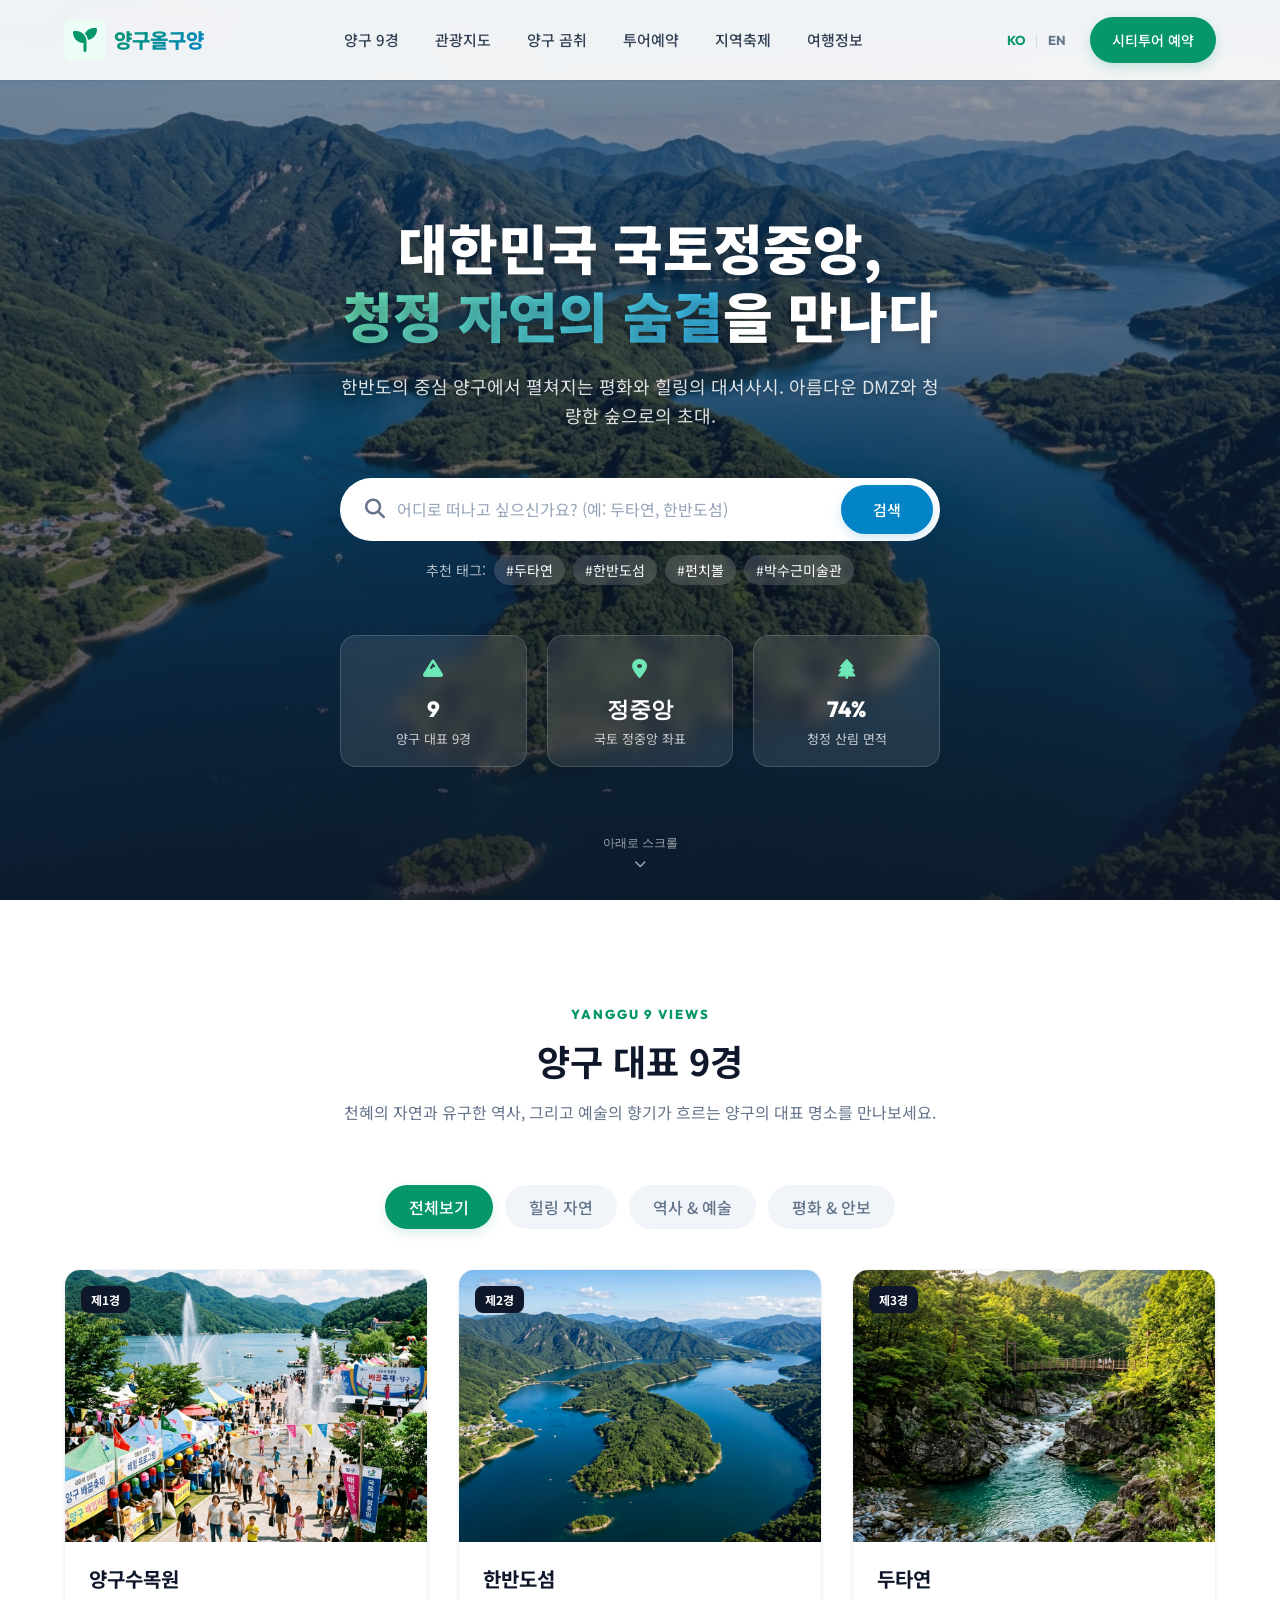
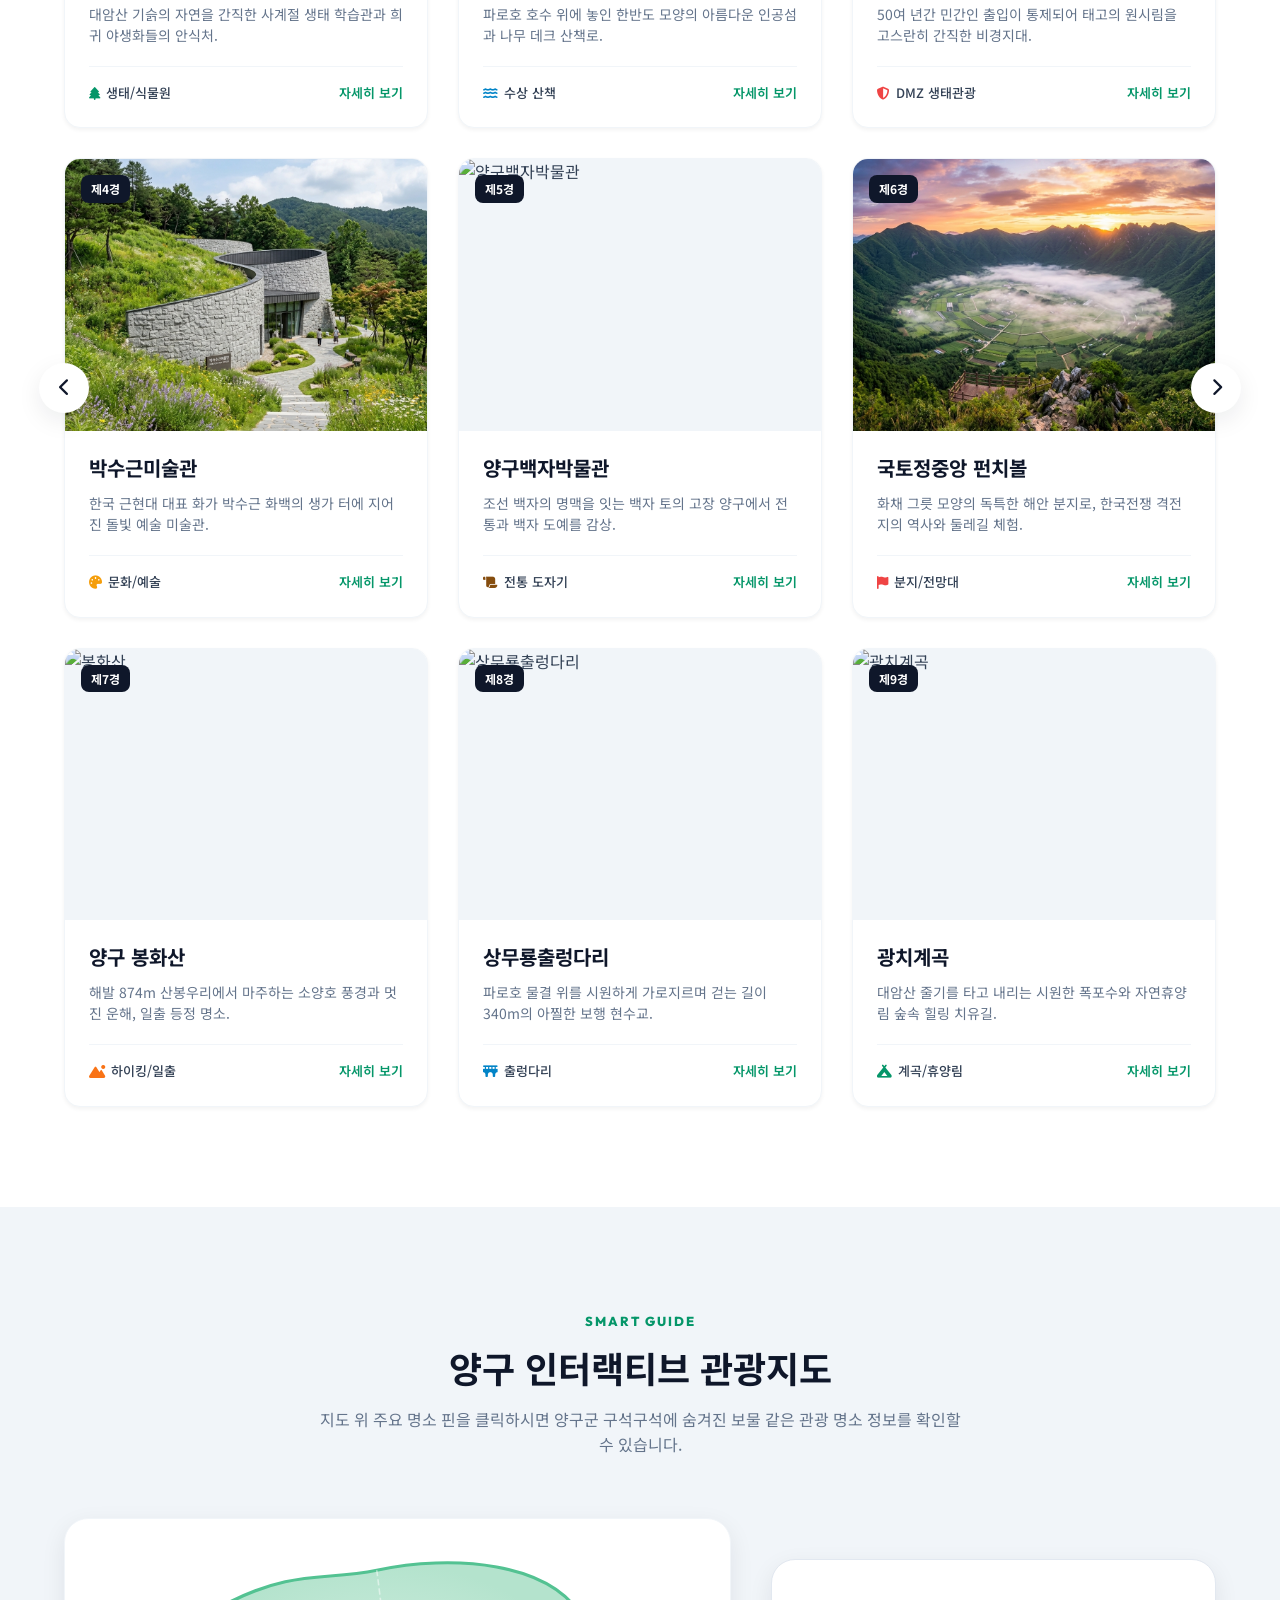
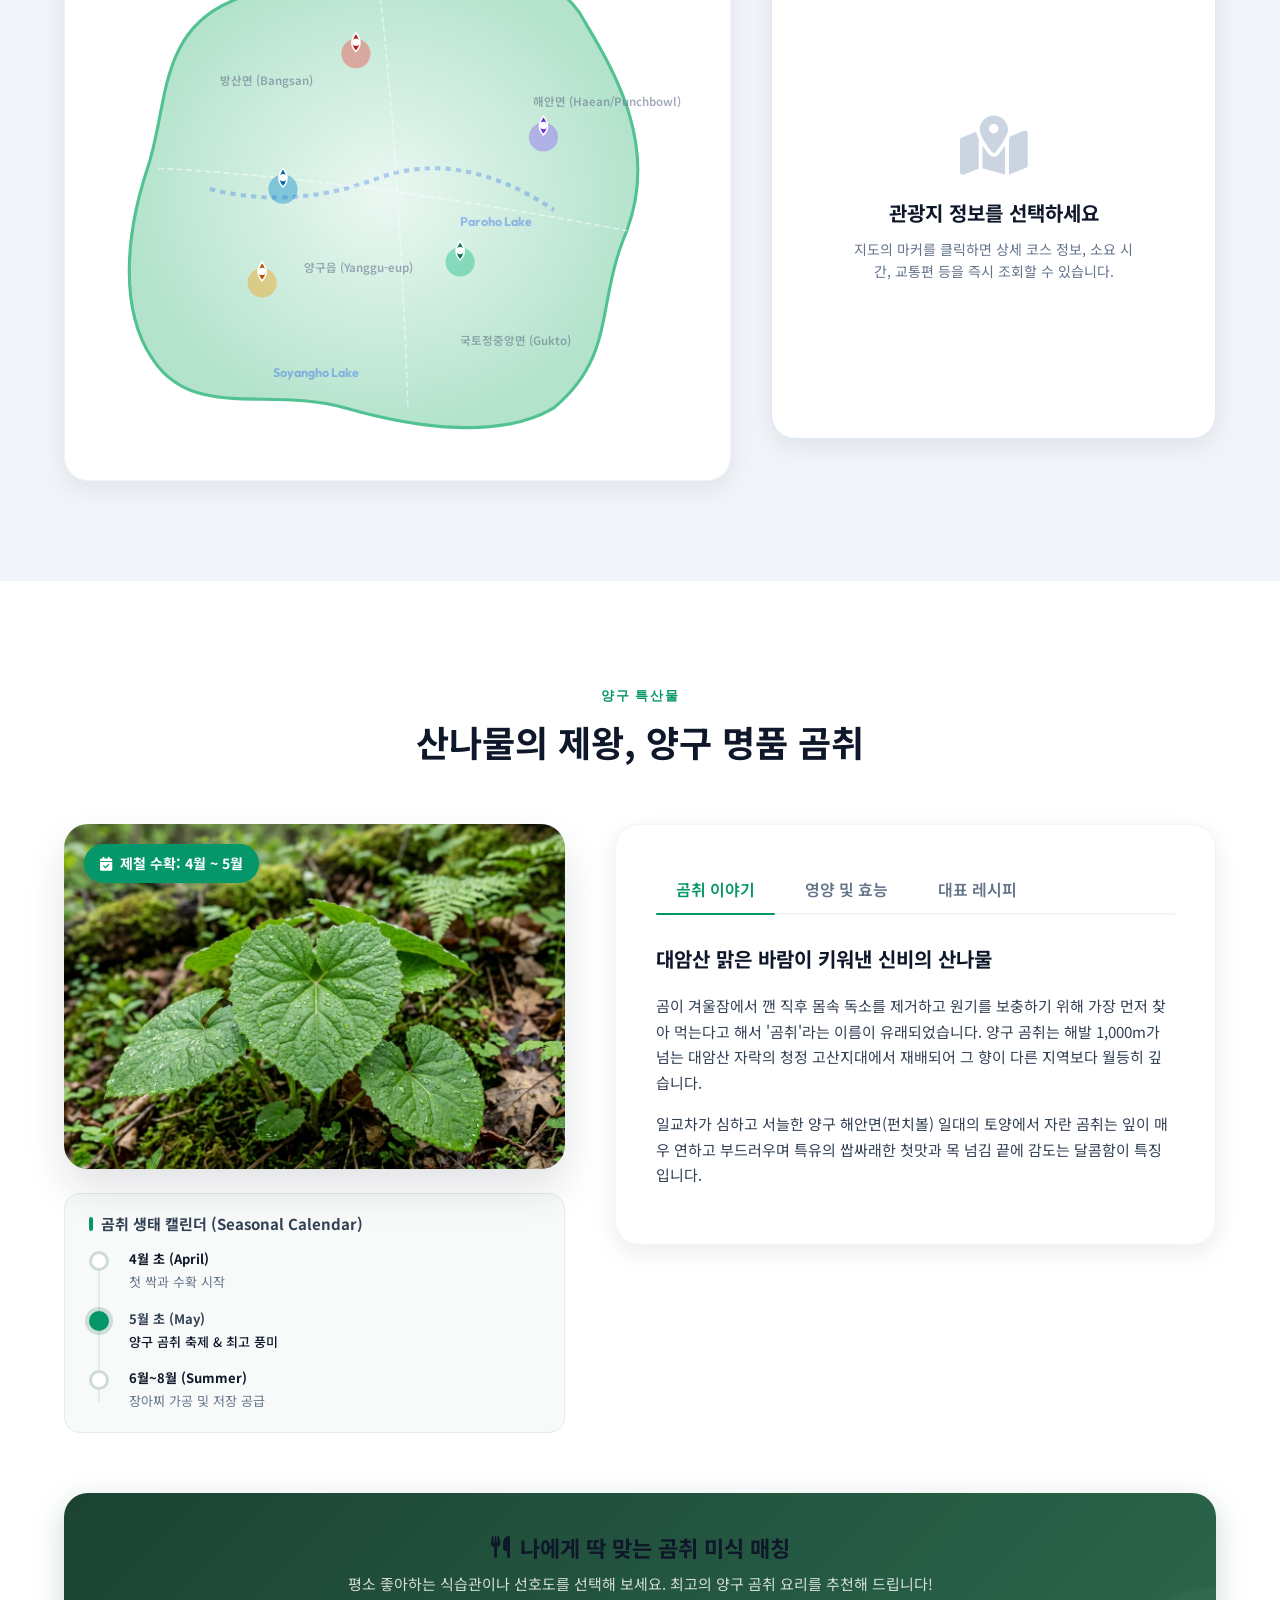
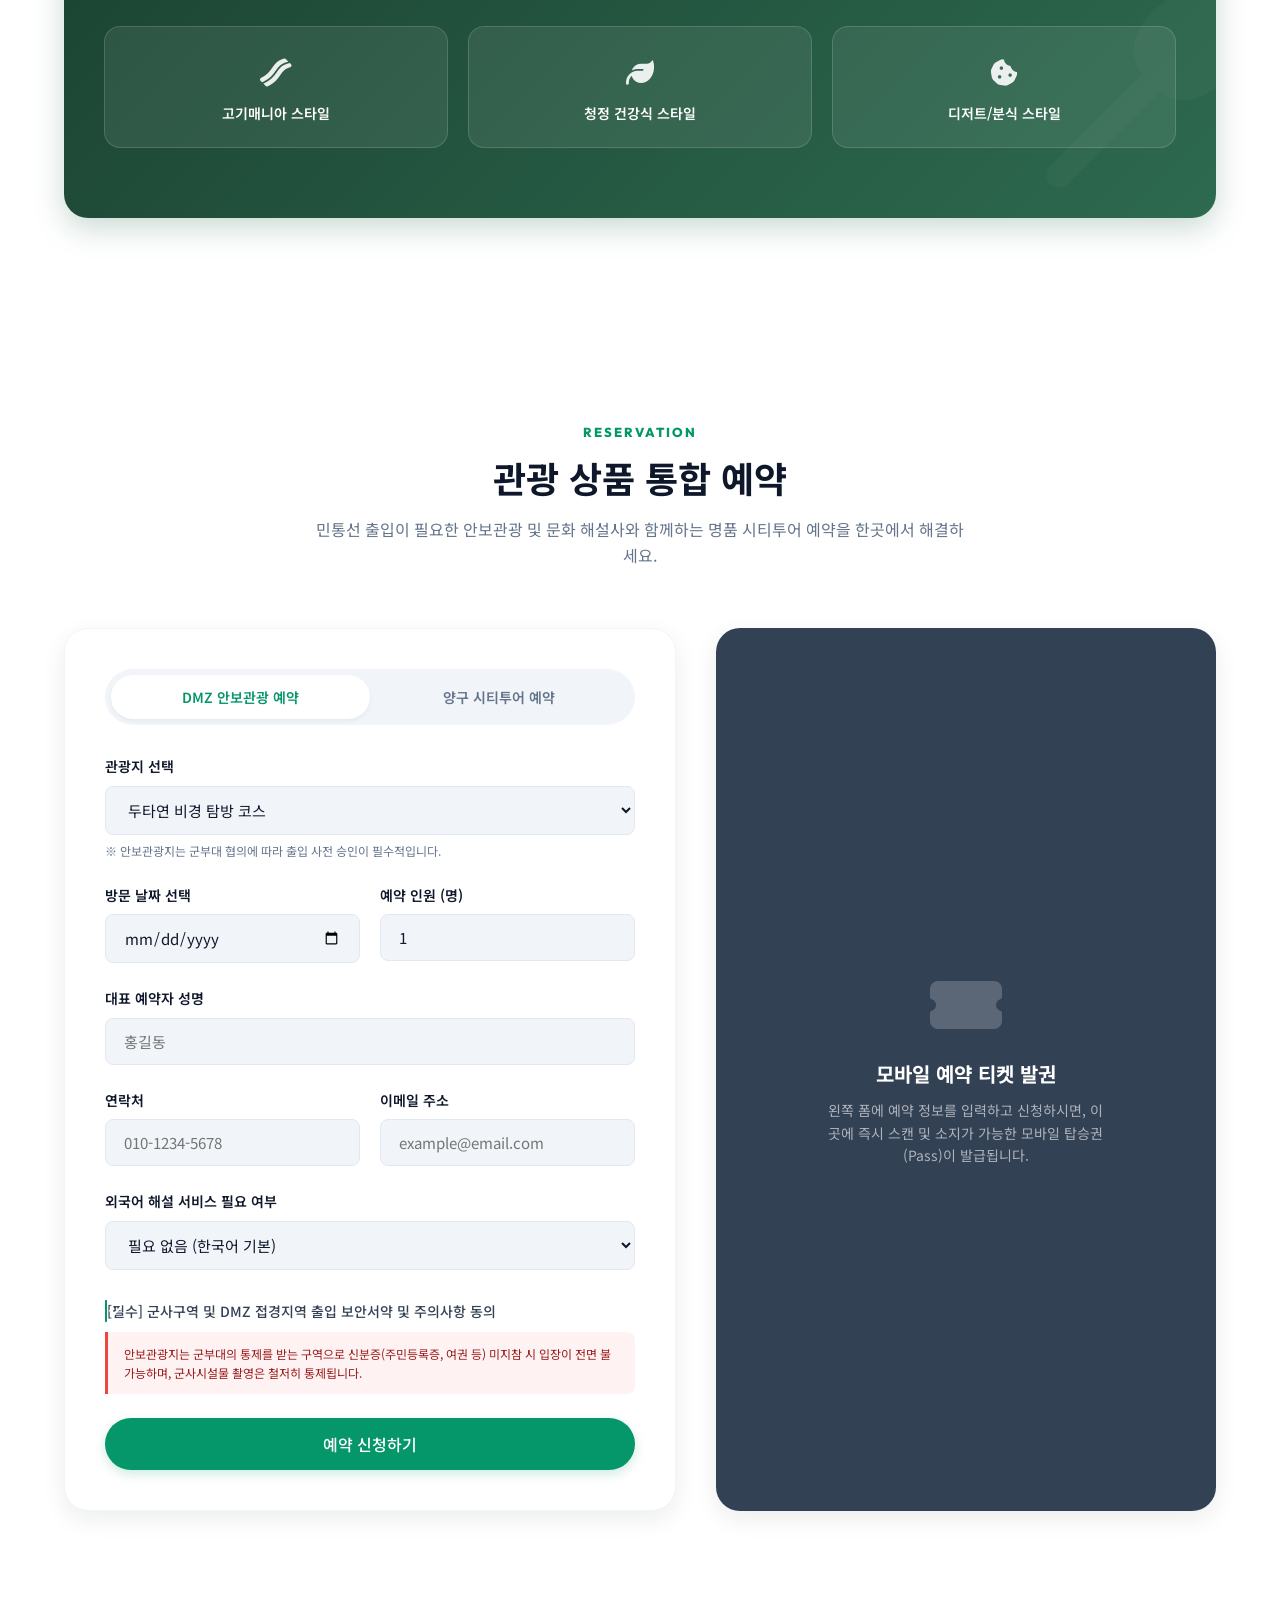
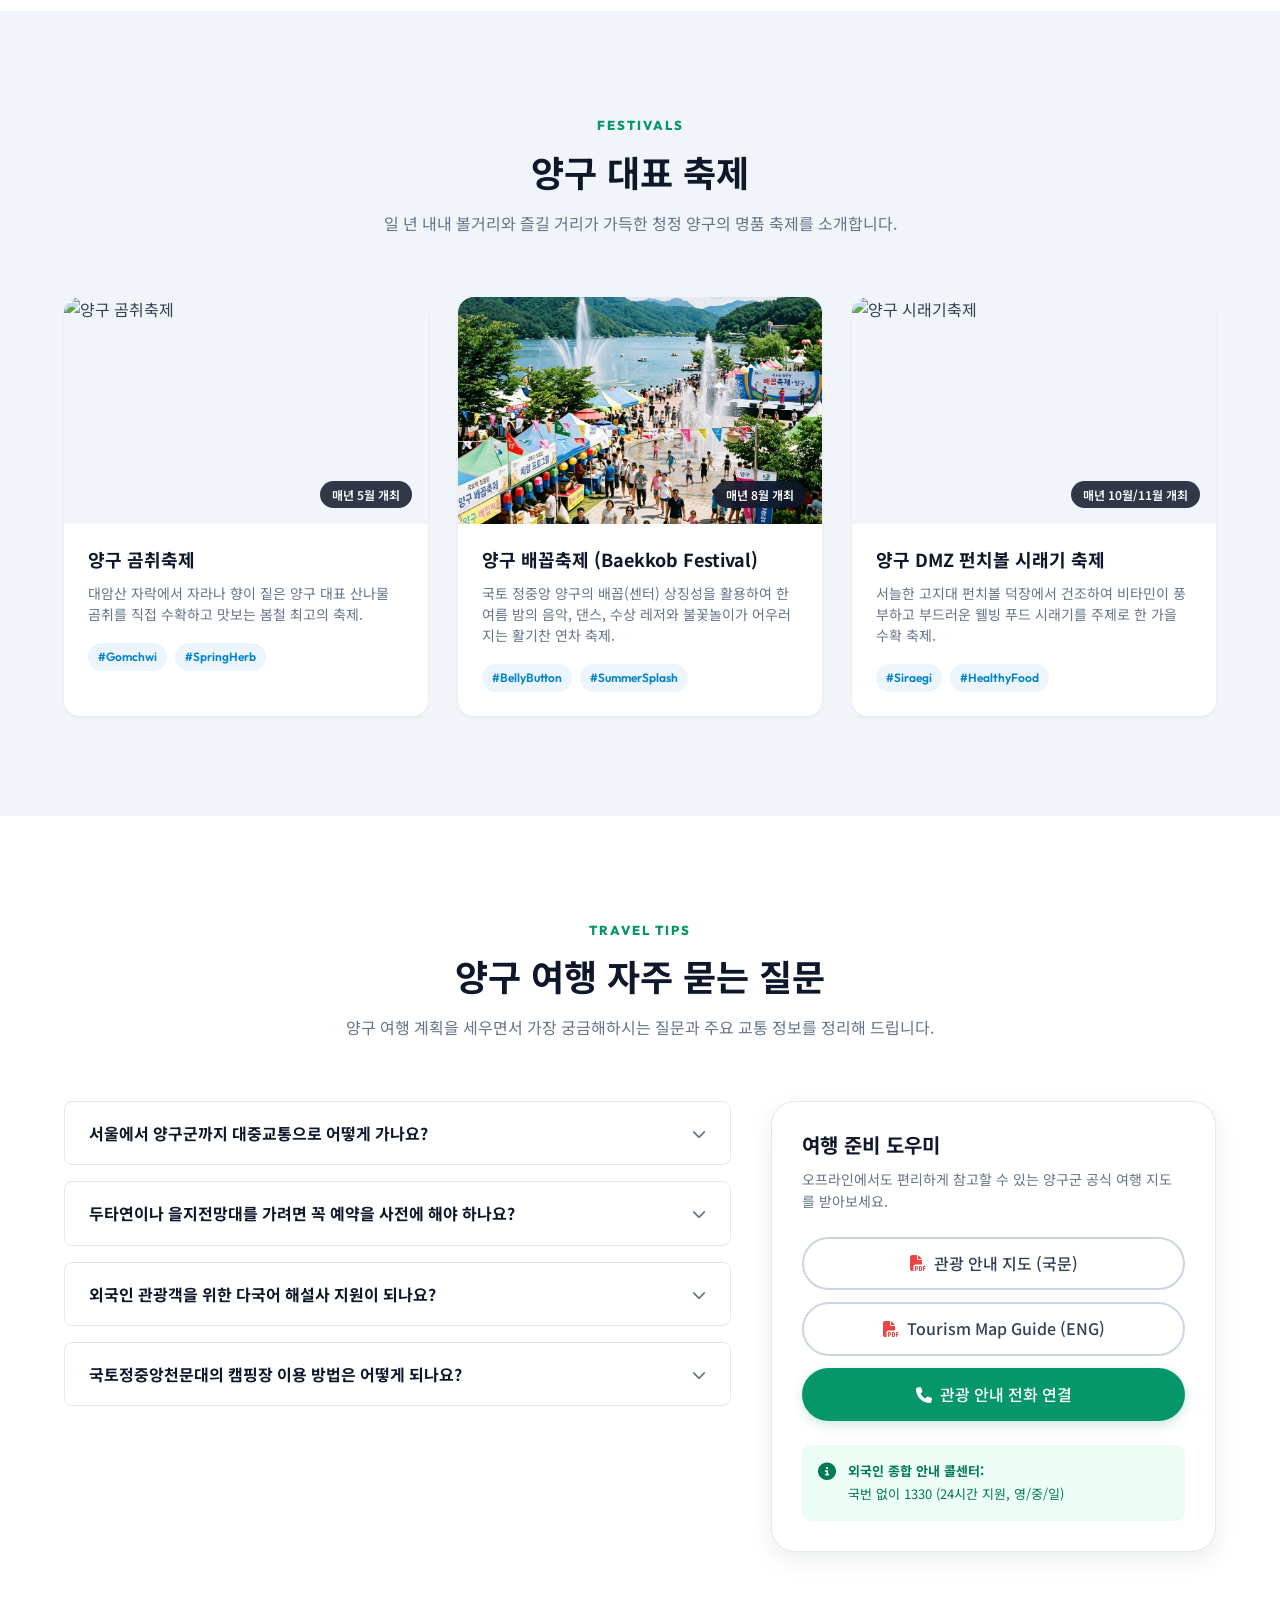
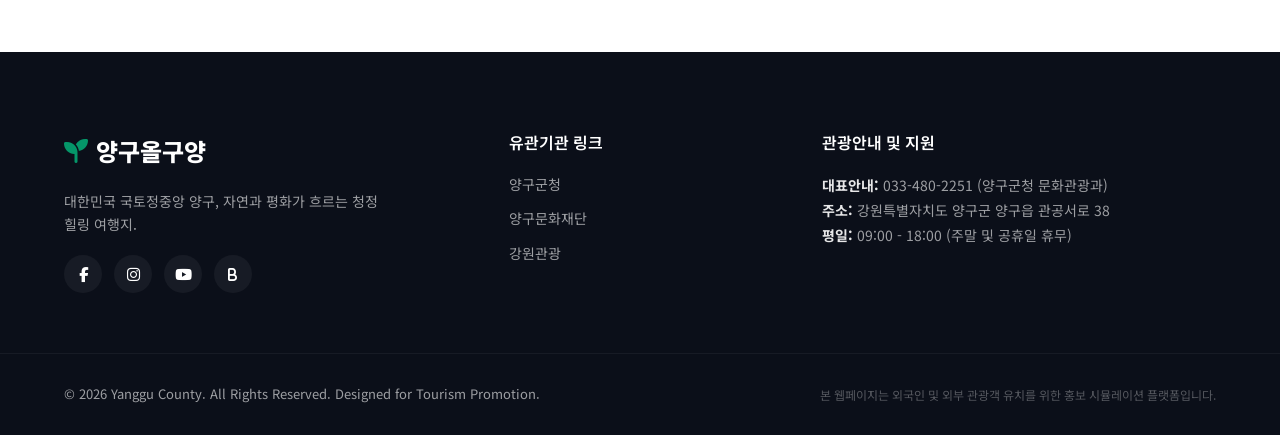
==== commit f5d4cb3b: "곰취 소개란 넣어줘" ====
--- a/index.html
+++ b/index.html
@@ -29,6 +29,7 @@
         <ul>
           <li><a href="#attractions" data-translate-key="nav_attractions">양구 9경</a></li>
           <li><a href="#interactive-map" data-translate-key="nav_map">관광지도</a></li>
+          <li><a href="#specialty-gomchwi" data-translate-key="nav_gomchwi">양구 곰취</a></li>
           <li><a href="#booking-section" data-translate-key="nav_booking">투어예약</a></li>
           <li><a href="#festivals" data-translate-key="nav_festivals">지역축제</a></li>
           <li><a href="#faq" data-translate-key="nav_faq">여행정보</a></li>
@@ -57,6 +58,7 @@
       <ul class="mobile-nav-links">
         <li><a href="#attractions" data-translate-key="nav_attractions" onclick="toggleMobileMenu()">양구 9경</a></li>
         <li><a href="#interactive-map" data-translate-key="nav_map" onclick="toggleMobileMenu()">관광지도</a></li>
+        <li><a href="#specialty-gomchwi" data-translate-key="nav_gomchwi" onclick="toggleMobileMenu()">양구 곰취</a></li>
         <li><a href="#booking-section" data-translate-key="nav_booking" onclick="toggleMobileMenu()">투어예약</a></li>
         <li><a href="#festivals" data-translate-key="nav_festivals" onclick="toggleMobileMenu()">지역축제</a></li>
         <li><a href="#faq" data-translate-key="nav_faq" onclick="toggleMobileMenu()">여행정보</a></li>
@@ -423,6 +425,171 @@
       </div>
     </section>
 
+    <!-- Specialty Section (양구 명품 특산물: 곰취) -->
+    <section id="specialty-gomchwi" class="section-padding">
+      <div class="container">
+        <div class="section-header text-center">
+          <span class="section-badge" data-translate-key="badge_specialty">양구 특산물</span>
+          <h2 class="section-title" data-translate-key="gomchwi_section_title">산나물의 제왕, 양구 명품 곰취</h2>
+        </div>
+
+        <div class="specialty-layout">
+          <!-- Left Pane: Image & Harvesting Timeline -->
+          <div class="specialty-image-pane">
+            <div class="image-wrapper">
+              <img src="assets/gomchwi.png" alt="양구 곰취" class="specialty-img">
+              <div class="harvest-badge">
+                <i class="fa-solid fa-calendar-check"></i>
+                <span data-translate-key="gomchwi_harvest_badge">제철 수확: 4월 ~ 5월</span>
+              </div>
+            </div>
+            
+            <!-- Mini Timeline Grid -->
+            <div class="specialty-timeline">
+              <h4 data-translate-key="gomchwi_timeline_title">곰취 생태 캘린더 (Seasonal Calendar)</h4>
+              <div class="timeline-steps">
+                <div class="timeline-step">
+                  <div class="step-dot"></div>
+                  <div class="step-info">
+                    <span class="step-month" data-translate-key="gomchwi_time1_m">4월 초 (April)</span>
+                    <span class="step-desc" data-translate-key="gomchwi_time1_d">첫 싹과 수확 시작</span>
+                  </div>
+                </div>
+                <div class="timeline-step active">
+                  <div class="step-dot glowing"></div>
+                  <div class="step-info">
+                    <span class="step-month" data-translate-key="gomchwi_time2_m">5월 초 (May)</span>
+                    <span class="step-desc" data-translate-key="gomchwi_time2_d">양구 곰취 축제 & 최고 풍미</span>
+                  </div>
+                </div>
+                <div class="timeline-step">
+                  <div class="step-dot"></div>
+                  <div class="step-info">
+                    <span class="step-month" data-translate-key="gomchwi_time3_m">6월~8월 (Summer)</span>
+                    <span class="step-desc" data-translate-key="gomchwi_time3_d">장아찌 가공 및 저장 공급</span>
+                  </div>
+                </div>
+              </div>
+            </div>
+          </div>
+
+          <!-- Right Pane: Interactive Detail Tabs -->
+          <div class="specialty-interactive-pane">
+            <div class="specialty-tabs">
+              <button class="spec-tab-btn active" onclick="switchGomchwiTab('story')" id="spec-tab-story" data-translate-key="gomchwi_tab_story">곰취 이야기</button>
+              <button class="spec-tab-btn" onclick="switchGomchwiTab('benefits')" id="spec-tab-benefits" data-translate-key="gomchwi_tab_benefits">영양 및 효능</button>
+              <button class="spec-tab-btn" onclick="switchGomchwiTab('recipes')" id="spec-tab-recipes" data-translate-key="gomchwi_tab_recipes">대표 레시피</button>
+            </div>
+
+            <div class="spec-tab-contents">
+              <!-- Tab 1: Story -->
+              <div class="spec-tab-content" id="spec-content-story">
+                <h3 data-translate-key="gomchwi_story_h">대암산 맑은 바람이 키워낸 신비의 산나물</h3>
+                <p data-translate-key="gomchwi_story_p1">곰이 겨울잠에서 깬 직후 몸속 독소를 제거하고 원기를 보충하기 위해 가장 먼저 찾아 먹는다고 해서 '곰취'라는 이름이 유래되었습니다. 양구 곰취는 해발 1,000m가 넘는 대암산 자락의 청정 고산지대에서 재배되어 그 향이 다른 지역보다 월등히 깊습니다.</p>
+                <p data-translate-key="gomchwi_story_p2">일교차가 심하고 서늘한 양구 해안면(펀치볼) 일대의 토양에서 자란 곰취는 잎이 매우 연하고 부드러우며 특유의 쌉싸래한 첫맛과 목 넘김 끝에 감도는 달콤함이 특징입니다.</p>
+              </div>
+
+              <!-- Tab 2: Benefits -->
+              <div class="spec-tab-content hidden" id="spec-content-benefits">
+                <h3 data-translate-key="gomchwi_benefits_h">몸속 활력을 깨우는 웰빙 천연 약초</h3>
+                <div class="benefits-gauges">
+                  <div class="gauge-item">
+                    <div class="gauge-bar-wrapper">
+                      <div class="gauge-label"><span data-translate-key="gomchwi_benefit1_title">비타민 A & C (항산화, 피로 개선)</span> <span class="gauge-val">95%</span></div>
+                      <div class="gauge-track"><div class="gauge-fill" style="width: 95%;"></div></div>
+                    </div>
+                  </div>
+                  <div class="gauge-item">
+                    <div class="gauge-bar-wrapper">
+                      <div class="gauge-label"><span data-translate-key="gomchwi_benefit2_title">베타카로틴 (항암, 노화 방지)</span> <span class="gauge-val">88%</span></div>
+                      <div class="gauge-track"><div class="gauge-fill" style="width: 88%;"></div></div>
+                    </div>
+                  </div>
+                  <div class="gauge-item">
+                    <div class="gauge-bar-wrapper">
+                      <div class="gauge-label"><span data-translate-key="gomchwi_benefit3_title">칼륨 & 식이섬유 (혈압조절, 체내 해독)</span> <span class="gauge-val">90%</span></div>
+                      <div class="gauge-track"><div class="gauge-fill" style="width: 90%;"></div></div>
+                    </div>
+                  </div>
+                </div>
+                <p class="benefits-note" data-translate-key="gomchwi_benefits_note">※ 양구 곰취는 단백질, 칼슘 등도 다량 함유되어 있어 봄철 춘곤증 예방과 환절기 면역 증진에 아주 훌륭한 산채입니다.</p>
+              </div>
+
+              <!-- Tab 3: Recipes -->
+              <div class="spec-tab-content hidden" id="spec-content-recipes">
+                <h3 data-translate-key="gomchwi_recipes_h">전통과 현대를 아우르는 향긋한 미식</h3>
+                <div class="recipe-cards-mini">
+                  <div class="recipe-mini-card">
+                    <div class="recipe-icon-circle"><i class="fa-solid fa-bowl-rice"></i></div>
+                    <div class="recipe-mini-text">
+                      <strong data-translate-key="recipe1_title">곰취 쌈밥</strong>
+                      <p data-translate-key="recipe1_desc">살짝 데친 연한 곰취 잎에 양념 쌈장과 밥을 올려 싸 먹는 대표적인 웰빙 미식</p>
+                    </div>
+                  </div>
+                  <div class="recipe-mini-card">
+                    <div class="recipe-icon-circle"><i class="fa-solid fa-jar"></i></div>
+                    <div class="recipe-mini-text">
+                      <strong data-translate-key="recipe2_title">곰취 장아찌</strong>
+                      <p data-translate-key="recipe2_desc">간장 양념에 절여 사계절 내내 특유의 은은한 향을 고기 요리와 함께 즐기는 일품 반찬</p>
+                    </div>
+                  </div>
+                  <div class="recipe-mini-card">
+                    <div class="recipe-icon-circle"><i class="fa-solid fa-bread-slice"></i></div>
+                    <div class="recipe-mini-text">
+                      <strong data-translate-key="recipe3_title">곰취 브레드 / 만두</strong>
+                      <p data-translate-key="recipe3_desc">말린 곰취 분말을 반죽에 넣어 구운 곰취 소금빵, 찐빵, 만두 등 이색 디저트</p>
+                    </div>
+                  </div>
+                </div>
+              </div>
+            </div>
+          </div>
+        </div>
+
+        <!-- Gourmet Matchmaker Widget (나에게 딱 맞는 곰취 미식 찾기) -->
+        <div class="specialty-quiz-wrapper">
+          <div class="quiz-header">
+            <h3 data-translate-key="quiz_title"><i class="fa-solid fa-utensils"></i> 나에게 딱 맞는 곰취 미식 매칭</h3>
+            <p data-translate-key="quiz_desc">평소 좋아하는 식습관이나 선호도를 선택해 보세요. 최고의 양구 곰취 요리를 추천해 드립니다!</p>
+          </div>
+          
+          <div class="quiz-options">
+            <button class="quiz-opt-btn" onclick="recommendGomchwiFood('meat')" id="quiz-opt-meat">
+              <span class="opt-icon"><i class="fa-solid fa-bacon"></i></span>
+              <span class="opt-text" data-translate-key="quiz_opt_meat">고기매니아 스타일</span>
+            </button>
+            <button class="quiz-opt-btn" onclick="recommendGomchwiFood('healthy')" id="quiz-opt-healthy">
+              <span class="opt-icon"><i class="fa-solid fa-leaf"></i></span>
+              <span class="opt-text" data-translate-key="quiz_opt_healthy">청정 건강식 스타일</span>
+            </button>
+            <button class="quiz-opt-btn" onclick="recommendGomchwiFood('sweet')" id="quiz-opt-sweet">
+              <span class="opt-icon"><i class="fa-solid fa-cookie-bite"></i></span>
+              <span class="opt-text" data-translate-key="quiz_opt_sweet">디저트/분식 스타일</span>
+            </button>
+          </div>
+
+          <!-- Recommendation Result Card -->
+          <div class="quiz-result-card hidden" id="gomchwi-quiz-result">
+            <div class="result-badge" data-translate-key="quiz_result_badge">추천 메뉴 (RECOMMENDED MENU)</div>
+            <div class="result-content-layout">
+              <div class="result-icon-pane">
+                <i class="fa-solid fa-heart-circle-check"></i>
+              </div>
+              <div class="result-text-pane">
+                <h4 id="quiz-result-title">곰취 삼겹살 쌈</h4>
+                <p id="quiz-result-desc">쌉싸래한 곰취 잎이 노릇하게 구워진 삼겹살의 느끼한 맛을 깔끔하게 잡아주고 특유의 솔향을 한입에 퍼지게 합니다.</p>
+                <div class="result-pairing">
+                  <span class="pairing-label" data-translate-key="quiz_pairing_label">추천 곁들임:</span>
+                  <span id="quiz-result-pairing">양구 곰취 생막걸리</span>
+                </div>
+              </div>
+            </div>
+          </div>
+        </div>
+
+      </div>
+    </section>
+
     <!-- Tour Reservation Module (실시간 예약 시뮬레이션) -->
     <section id="booking-section" class="section-padding">
       <div class="container">
--- a/style.css
+++ b/style.css
@@ -1035,6 +1035,571 @@
   flex: 1;
 }
 
+/* Specialty Section (Gomchwi) */
+.specialty-layout {
+  display: grid;
+  grid-template-columns: 1fr 1.2fr;
+  gap: 50px;
+  align-items: flex-start;
+  margin-bottom: 50px;
+}
+
+.specialty-image-pane {
+  display: flex;
+  flex-direction: column;
+  gap: 24px;
+}
+
+.specialty-image-pane .image-wrapper {
+  position: relative;
+  border-radius: var(--border-radius-lg);
+  overflow: hidden;
+  box-shadow: var(--shadow-lg);
+  aspect-ratio: 16 / 11;
+}
+
+.specialty-img {
+  width: 100%;
+  height: 100%;
+  object-fit: cover;
+  transition: var(--transition-slow);
+}
+
+.specialty-image-pane .image-wrapper:hover .specialty-img {
+  transform: scale(1.04);
+}
+
+.harvest-badge {
+  position: absolute;
+  top: 20px;
+  left: 20px;
+  background-color: var(--color-primary);
+  color: var(--color-white);
+  padding: 8px 16px;
+  border-radius: 30px;
+  font-size: 14px;
+  font-weight: 700;
+  display: flex;
+  align-items: center;
+  gap: 8px;
+  box-shadow: 0 4px 15px rgba(45, 106, 79, 0.4);
+  z-index: 2;
+}
+
+/* Timeline Calendar Styles */
+.specialty-timeline {
+  background-color: #f7faf9;
+  border: 1px solid #e2ece9;
+  border-radius: var(--border-radius-md);
+  padding: 20px 24px;
+}
+
+.specialty-timeline h4 {
+  font-size: 15px;
+  color: var(--color-primary-dark);
+  margin-bottom: 16px;
+  font-weight: 700;
+  display: flex;
+  align-items: center;
+  gap: 8px;
+}
+
+.specialty-timeline h4::before {
+  content: '';
+  display: inline-block;
+  width: 4px;
+  height: 14px;
+  background-color: var(--color-primary);
+  border-radius: 2px;
+}
+
+.timeline-steps {
+  display: flex;
+  flex-direction: column;
+  gap: 16px;
+  position: relative;
+}
+
+.timeline-steps::before {
+  content: '';
+  position: absolute;
+  left: 9px;
+  top: 10px;
+  bottom: 10px;
+  width: 2px;
+  background-color: #e2ece9;
+  z-index: 1;
+}
+
+.timeline-step {
+  display: flex;
+  gap: 20px;
+  position: relative;
+  z-index: 2;
+}
+
+.step-dot {
+  width: 20px;
+  height: 20px;
+  border-radius: 50%;
+  background-color: #fff;
+  border: 3px solid #cbdcd6;
+  flex-shrink: 0;
+  margin-top: 2px;
+  transition: var(--transition-normal);
+}
+
+.timeline-step.active .step-dot {
+  border-color: var(--color-primary);
+  background-color: var(--color-primary);
+}
+
+.step-dot.glowing {
+  box-shadow: 0 0 0 4px rgba(45, 106, 79, 0.2);
+  animation: pulse-glow 2s infinite;
+}
+
+@keyframes pulse-glow {
+  0% {
+    box-shadow: 0 0 0 0px rgba(45, 106, 79, 0.4);
+  }
+  70% {
+    box-shadow: 0 0 0 8px rgba(45, 106, 79, 0);
+  }
+  100% {
+    box-shadow: 0 0 0 0px rgba(45, 106, 79, 0);
+  }
+}
+
+.step-info {
+  display: flex;
+  flex-direction: column;
+  gap: 2px;
+}
+
+.step-month {
+  font-size: 13px;
+  font-weight: 700;
+  color: var(--color-dark);
+}
+
+.timeline-step.active .step-month {
+  color: var(--color-primary-dark);
+}
+
+.step-desc {
+  font-size: 13px;
+  color: var(--color-gray);
+}
+
+.timeline-step.active .step-desc {
+  color: var(--color-dark);
+  font-weight: 500;
+}
+
+/* Interactive Pane Tabs */
+.specialty-interactive-pane {
+  background-color: var(--color-white);
+  border-radius: var(--border-radius-lg);
+  border: 1px solid #f1f5f9;
+  box-shadow: var(--shadow-md);
+  padding: 40px;
+  min-height: 400px;
+  display: flex;
+  flex-direction: column;
+}
+
+.specialty-tabs {
+  display: flex;
+  border-bottom: 2px solid #f1f5f9;
+  margin-bottom: 30px;
+  gap: 10px;
+}
+
+.spec-tab-btn {
+  background: none;
+  border: none;
+  padding: 12px 20px;
+  font-size: 16px;
+  font-weight: 600;
+  color: var(--color-gray);
+  cursor: pointer;
+  position: relative;
+  transition: var(--transition-normal);
+}
+
+.spec-tab-btn:hover {
+  color: var(--color-primary);
+}
+
+.spec-tab-btn.active {
+  color: var(--color-primary);
+}
+
+.spec-tab-btn.active::after {
+  content: '';
+  position: absolute;
+  bottom: -2px;
+  left: 0;
+  right: 0;
+  height: 2px;
+  background-color: var(--color-primary);
+  border-radius: 2px;
+}
+
+.spec-tab-contents {
+  flex-grow: 1;
+}
+
+.spec-tab-content h3 {
+  font-size: 20px;
+  font-weight: 700;
+  color: var(--color-dark);
+  margin-bottom: 20px;
+  line-height: 1.4;
+}
+
+.spec-tab-content p {
+  font-size: 15px;
+  color: var(--color-gray-dark);
+  line-height: 1.7;
+  margin-bottom: 16px;
+}
+
+/* Nutrition Gauges */
+.benefits-gauges {
+  display: flex;
+  flex-direction: column;
+  gap: 20px;
+  margin-bottom: 25px;
+}
+
+.gauge-item {
+  display: flex;
+  flex-direction: column;
+}
+
+.gauge-bar-wrapper {
+  display: flex;
+  flex-direction: column;
+  gap: 8px;
+}
+
+.gauge-label {
+  display: flex;
+  justify-content: space-between;
+  font-size: 14px;
+  font-weight: 600;
+  color: var(--color-dark);
+}
+
+.gauge-val {
+  color: var(--color-primary);
+}
+
+.gauge-track {
+  width: 100%;
+  height: 8px;
+  background-color: #f1f5f9;
+  border-radius: 4px;
+  overflow: hidden;
+}
+
+.gauge-fill {
+  height: 100%;
+  background-color: var(--color-primary);
+  border-radius: 4px;
+  transition: width 1s cubic-bezier(0.1, 0.8, 0.25, 1);
+}
+
+.benefits-note {
+  font-size: 13px !important;
+  color: var(--color-gray) !important;
+  background-color: #f8fafc;
+  padding: 12px 16px;
+  border-radius: var(--border-radius-sm);
+  border-left: 3px solid #cbd5e1;
+}
+
+/* Recipes mini cards */
+.recipe-cards-mini {
+  display: flex;
+  flex-direction: column;
+  gap: 16px;
+}
+
+.recipe-mini-card {
+  display: flex;
+  gap: 16px;
+  padding: 16px;
+  background-color: #f8faf9;
+  border: 1px solid #edf2f0;
+  border-radius: var(--border-radius-md);
+  align-items: center;
+  transition: var(--transition-normal);
+}
+
+.recipe-mini-card:hover {
+  transform: translateX(5px);
+  border-color: #d8ece4;
+  background-color: #f3f9f6;
+}
+
+.recipe-icon-circle {
+  width: 44px;
+  height: 44px;
+  border-radius: 50%;
+  background-color: var(--color-primary-light);
+  color: var(--color-primary-dark);
+  display: flex;
+  align-items: center;
+  justify-content: center;
+  font-size: 18px;
+  flex-shrink: 0;
+}
+
+.recipe-mini-text strong {
+  display: block;
+  font-size: 15px;
+  color: var(--color-dark);
+  margin-bottom: 4px;
+}
+
+.recipe-mini-text p {
+  font-size: 13px;
+  color: var(--color-gray);
+  margin: 0;
+  line-height: 1.4;
+}
+
+/* Gourmet Matchmaker Quiz Widget */
+.specialty-quiz-wrapper {
+  margin-top: 60px;
+  background: linear-gradient(135deg, #1b4332 0%, #2d6a4f 100%);
+  color: var(--color-white);
+  border-radius: var(--border-radius-lg);
+  padding: 40px;
+  box-shadow: 0 10px 30px rgba(45, 106, 79, 0.25);
+  position: relative;
+  overflow: hidden;
+}
+
+.specialty-quiz-wrapper::after {
+  content: '\f1b1';
+  font-family: 'Font Awesome 6 Free';
+  font-weight: 900;
+  position: absolute;
+  right: -30px;
+  bottom: -30px;
+  font-size: 200px;
+  color: rgba(255, 255, 255, 0.03);
+  pointer-events: none;
+}
+
+.quiz-header {
+  text-align: center;
+  margin-bottom: 30px;
+  position: relative;
+  z-index: 2;
+}
+
+.quiz-header h3 {
+  font-size: 22px;
+  font-weight: 700;
+  margin-bottom: 10px;
+  display: flex;
+  align-items: center;
+  justify-content: center;
+  gap: 10px;
+}
+
+.quiz-header p {
+  font-size: 15px;
+  color: rgba(255, 255, 255, 0.8);
+}
+
+.quiz-options {
+  display: grid;
+  grid-template-columns: repeat(3, 1fr);
+  gap: 20px;
+  margin-bottom: 30px;
+  position: relative;
+  z-index: 2;
+}
+
+.quiz-opt-btn {
+  background-color: rgba(255, 255, 255, 0.08);
+  border: 1px solid rgba(255, 255, 255, 0.15);
+  color: var(--color-white);
+  border-radius: var(--border-radius-md);
+  padding: 24px 16px;
+  cursor: pointer;
+  transition: all 0.3s ease;
+  display: flex;
+  flex-direction: column;
+  align-items: center;
+  gap: 12px;
+  text-align: center;
+}
+
+.quiz-opt-btn:hover {
+  background-color: rgba(255, 255, 255, 0.15);
+  transform: translateY(-4px);
+  border-color: rgba(255, 255, 255, 0.3);
+  box-shadow: 0 6px 20px rgba(0, 0, 0, 0.15);
+}
+
+.quiz-opt-btn.active {
+  background-color: var(--color-white);
+  color: var(--color-primary-dark);
+  border-color: var(--color-white);
+  box-shadow: 0 8px 25px rgba(0, 0, 0, 0.2);
+  transform: translateY(-4px);
+}
+
+.opt-icon {
+  font-size: 28px;
+  opacity: 0.9;
+}
+
+.quiz-opt-btn.active .opt-icon {
+  color: var(--color-primary);
+}
+
+.opt-text {
+  font-size: 14px;
+  font-weight: 600;
+}
+
+/* Quiz Result Card */
+.quiz-result-card {
+  background-color: rgba(255, 255, 255, 0.95);
+  border-radius: var(--border-radius-md);
+  padding: 30px;
+  color: var(--color-dark);
+  box-shadow: 0 8px 25px rgba(0, 0, 0, 0.15);
+  position: relative;
+  z-index: 2;
+  border-left: 6px solid #40916c;
+  animation: slide-up-fade 0.5s ease forwards;
+}
+
+@keyframes slide-up-fade {
+  from {
+    opacity: 0;
+    transform: translateY(15px);
+  }
+  to {
+    opacity: 1;
+    transform: translateY(0);
+  }
+}
+
+.result-badge {
+  display: inline-block;
+  background-color: #e8f5e9;
+  color: #2e7d32;
+  font-size: 11px;
+  font-weight: 800;
+  padding: 4px 10px;
+  border-radius: 4px;
+  letter-spacing: 0.5px;
+  margin-bottom: 15px;
+}
+
+.result-content-layout {
+  display: flex;
+  gap: 24px;
+  align-items: flex-start;
+}
+
+.result-icon-pane {
+  font-size: 40px;
+  color: var(--color-primary);
+  flex-shrink: 0;
+  margin-top: 4px;
+}
+
+.result-text-pane {
+  display: flex;
+  flex-direction: column;
+  gap: 8px;
+}
+
+.result-text-pane h4 {
+  font-size: 18px;
+  font-weight: 700;
+  color: var(--color-dark);
+  margin: 0;
+}
+
+.result-text-pane p {
+  font-size: 14px;
+  color: var(--color-gray-dark);
+  margin: 0;
+  line-height: 1.6;
+}
+
+.result-pairing {
+  display: flex;
+  gap: 8px;
+  align-items: center;
+  margin-top: 10px;
+  background-color: #f1f8f5;
+  padding: 8px 16px;
+  border-radius: 6px;
+  font-size: 13px;
+  align-self: flex-start;
+}
+
+.pairing-label {
+  font-weight: 700;
+  color: var(--color-primary-dark);
+}
+
+#quiz-result-pairing {
+  color: var(--color-dark);
+  font-weight: 600;
+}
+
+/* Specialty Responsive Overrides */
+@media (max-width: 1024px) {
+  .specialty-layout {
+    grid-template-columns: 1fr;
+    gap: 40px;
+  }
+  .specialty-image-pane .image-wrapper {
+    max-width: 600px;
+    margin: 0 auto;
+    aspect-ratio: 16 / 10;
+  }
+  .specialty-timeline {
+    max-width: 600px;
+    width: 100%;
+    margin: 0 auto;
+  }
+  .quiz-options {
+    grid-template-columns: 1fr;
+    gap: 12px;
+  }
+  .quiz-opt-btn {
+    padding: 16px;
+    flex-direction: row;
+    justify-content: flex-start;
+    gap: 16px;
+  }
+  .opt-icon {
+    font-size: 20px;
+  }
+  .result-content-layout {
+    flex-direction: column;
+    gap: 16px;
+  }
+  .result-icon-pane {
+    font-size: 32px;
+  }
+}
+
 /* 7. Reservation/Booking Section */
 .booking-layout {
   display: grid;
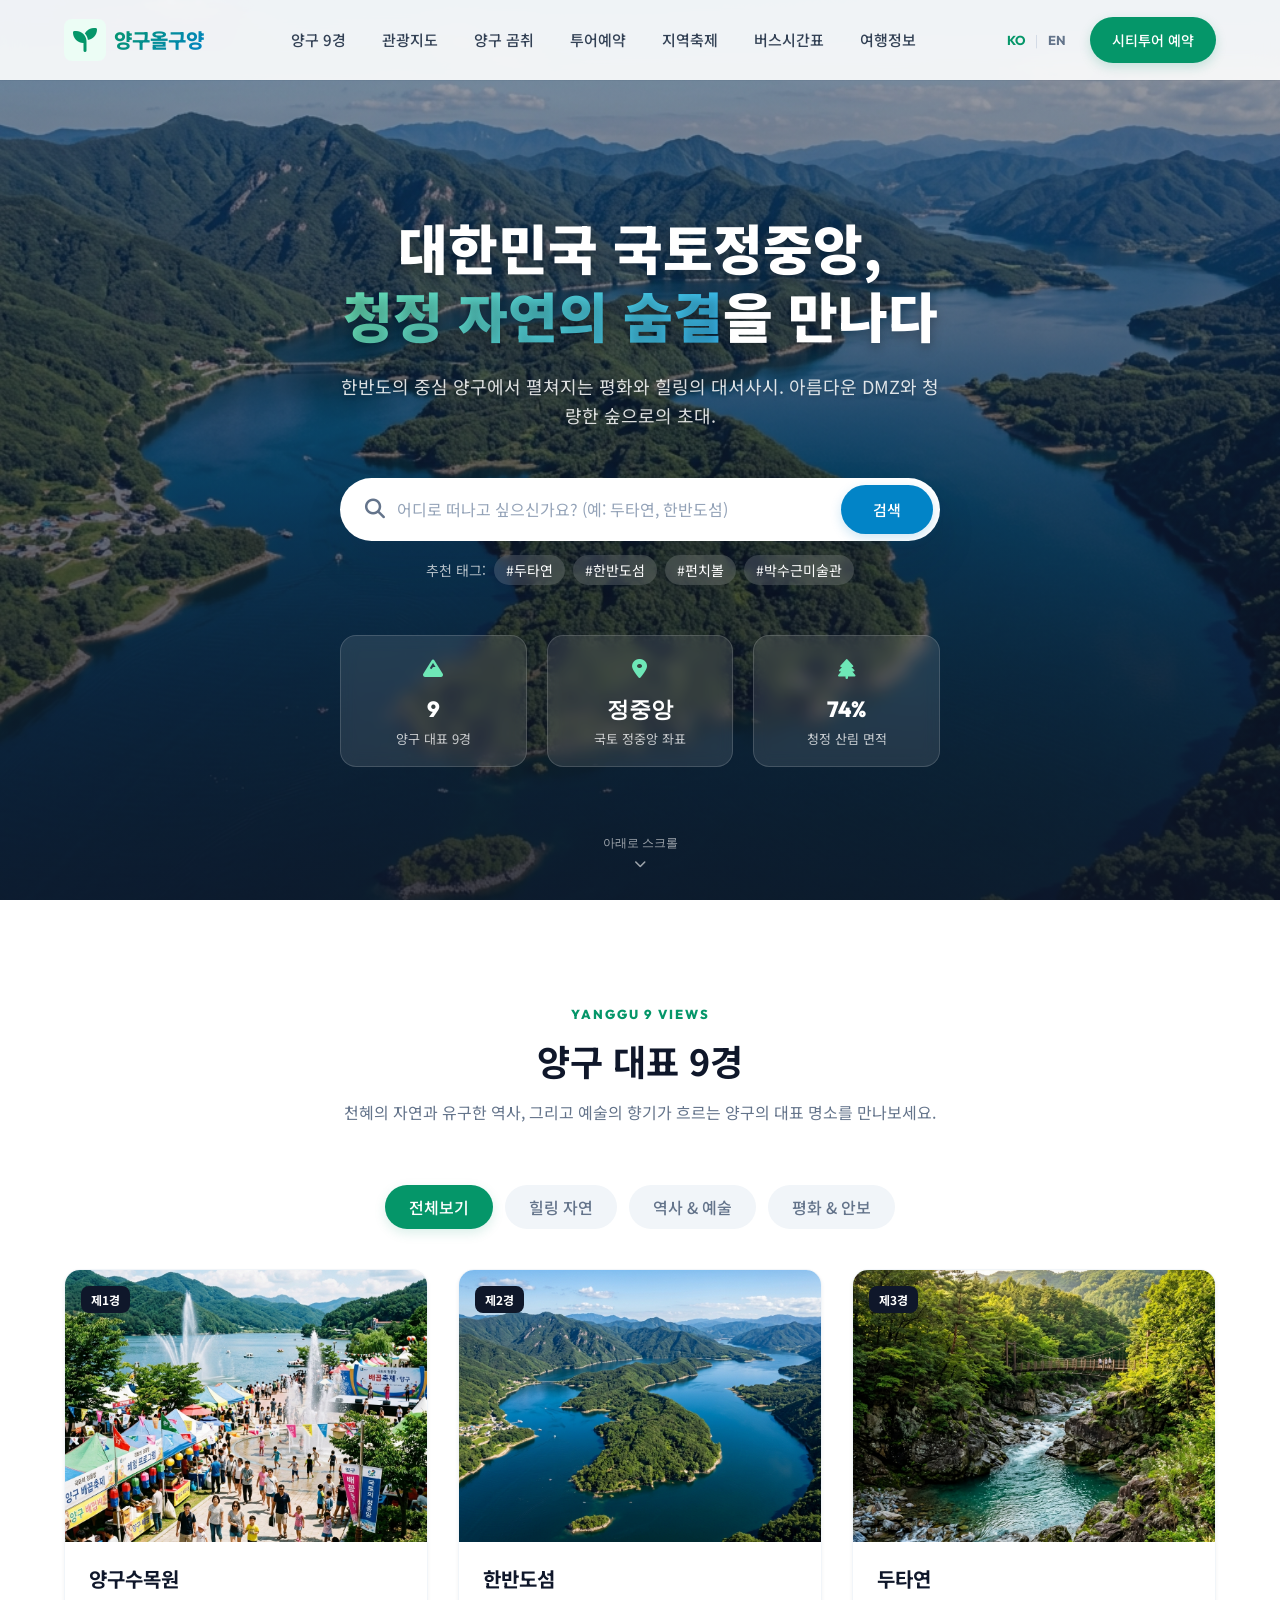
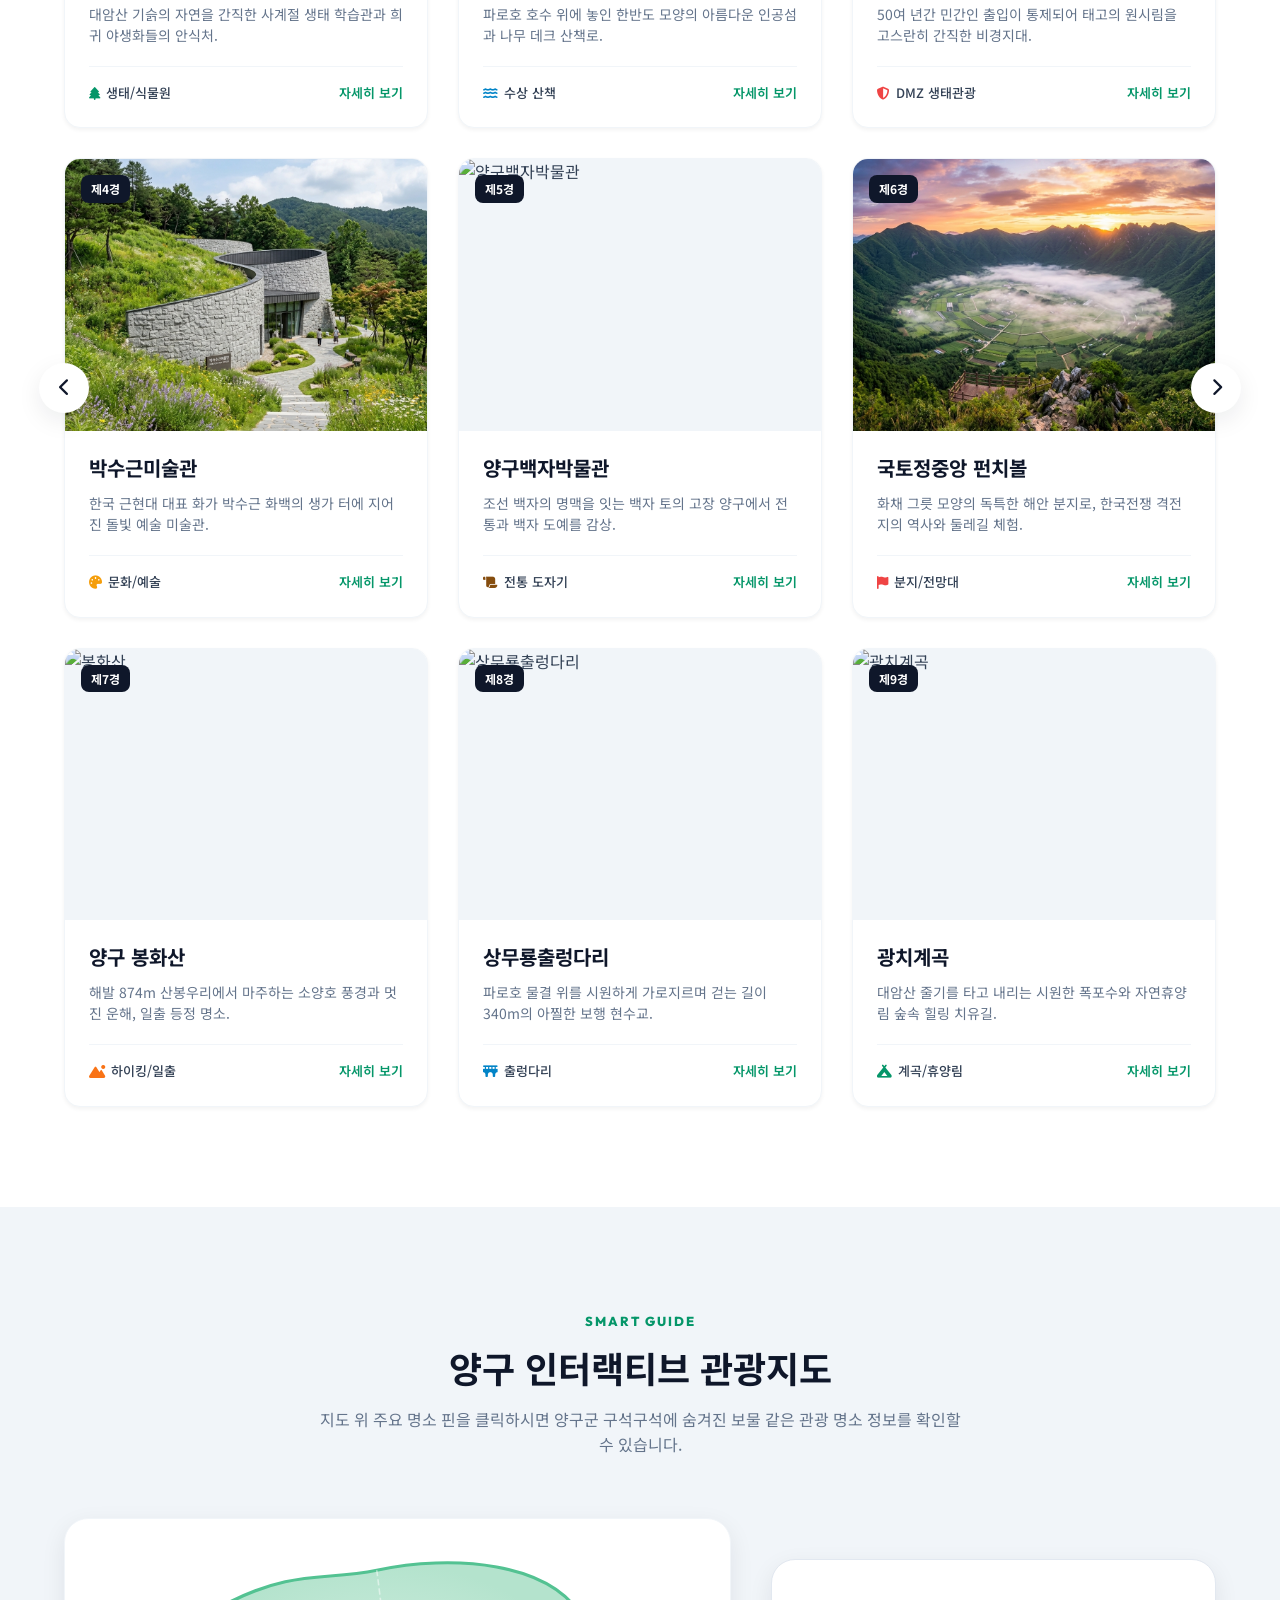
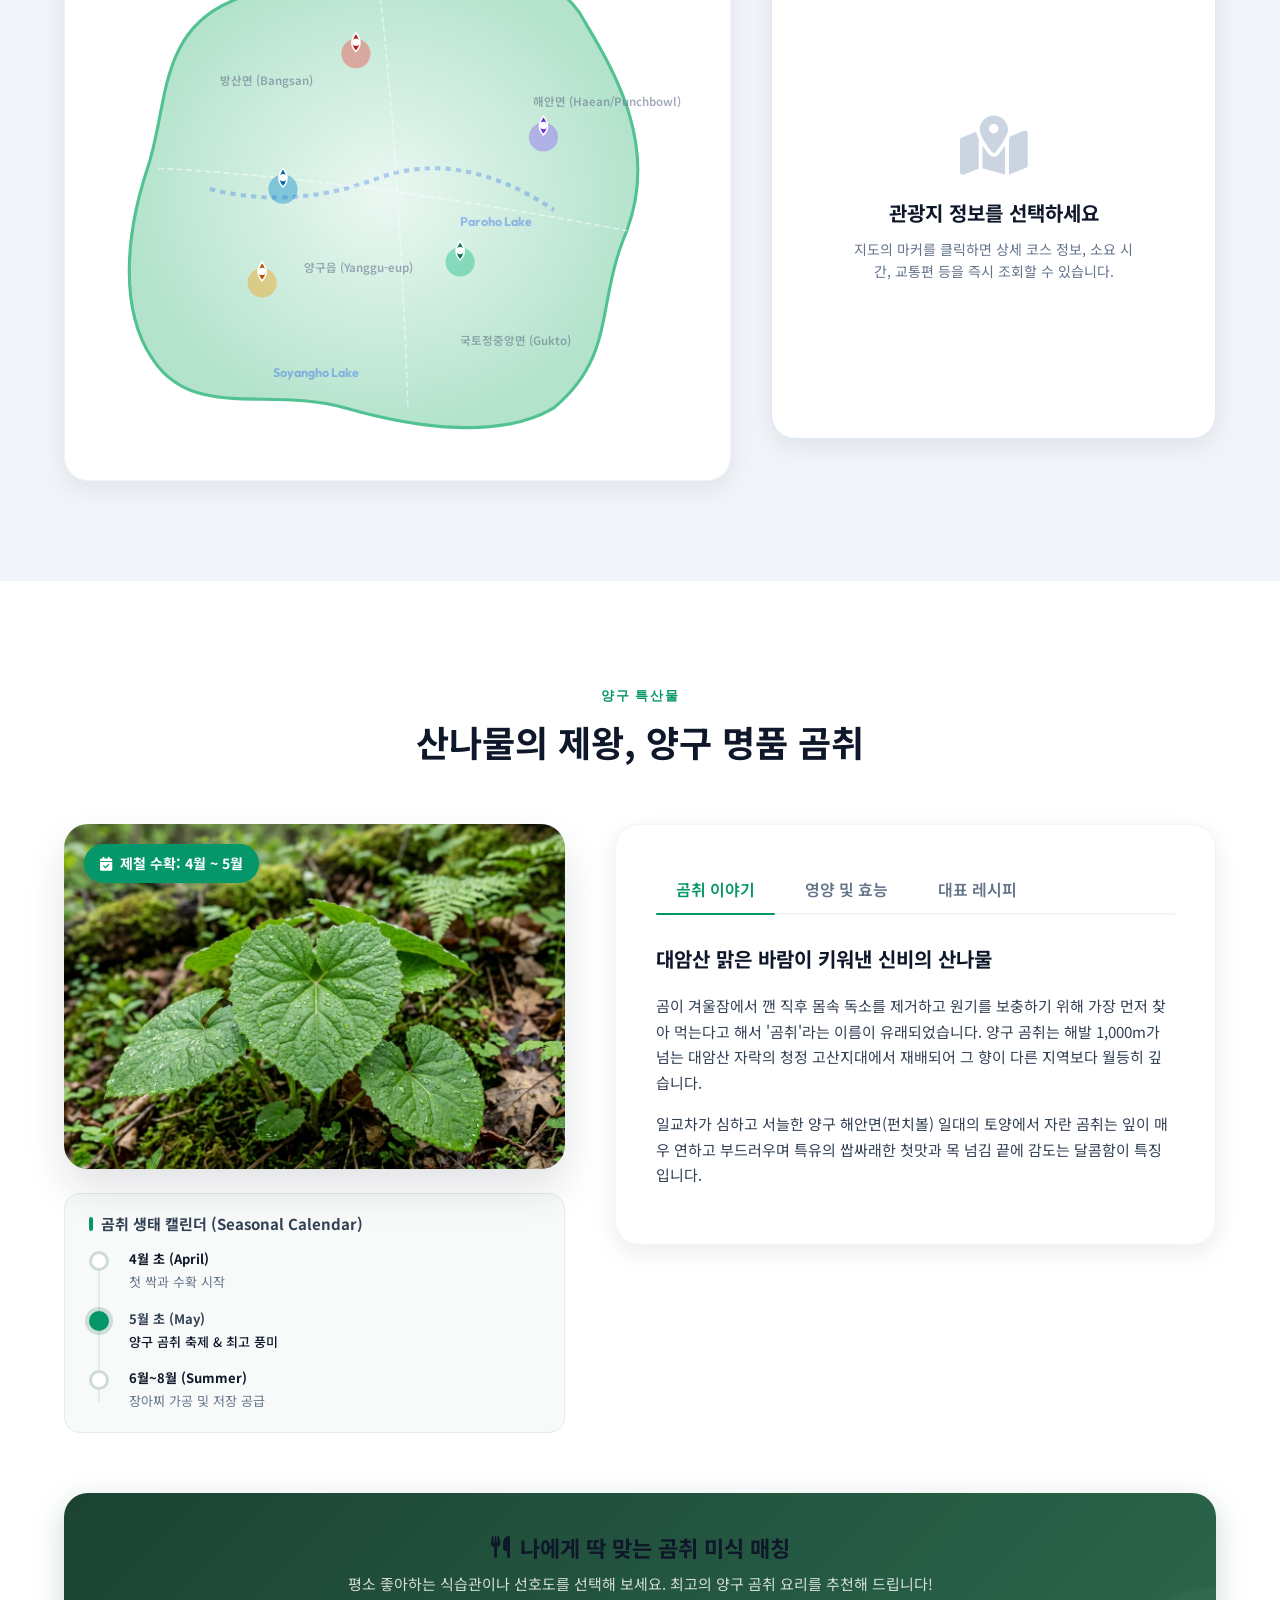
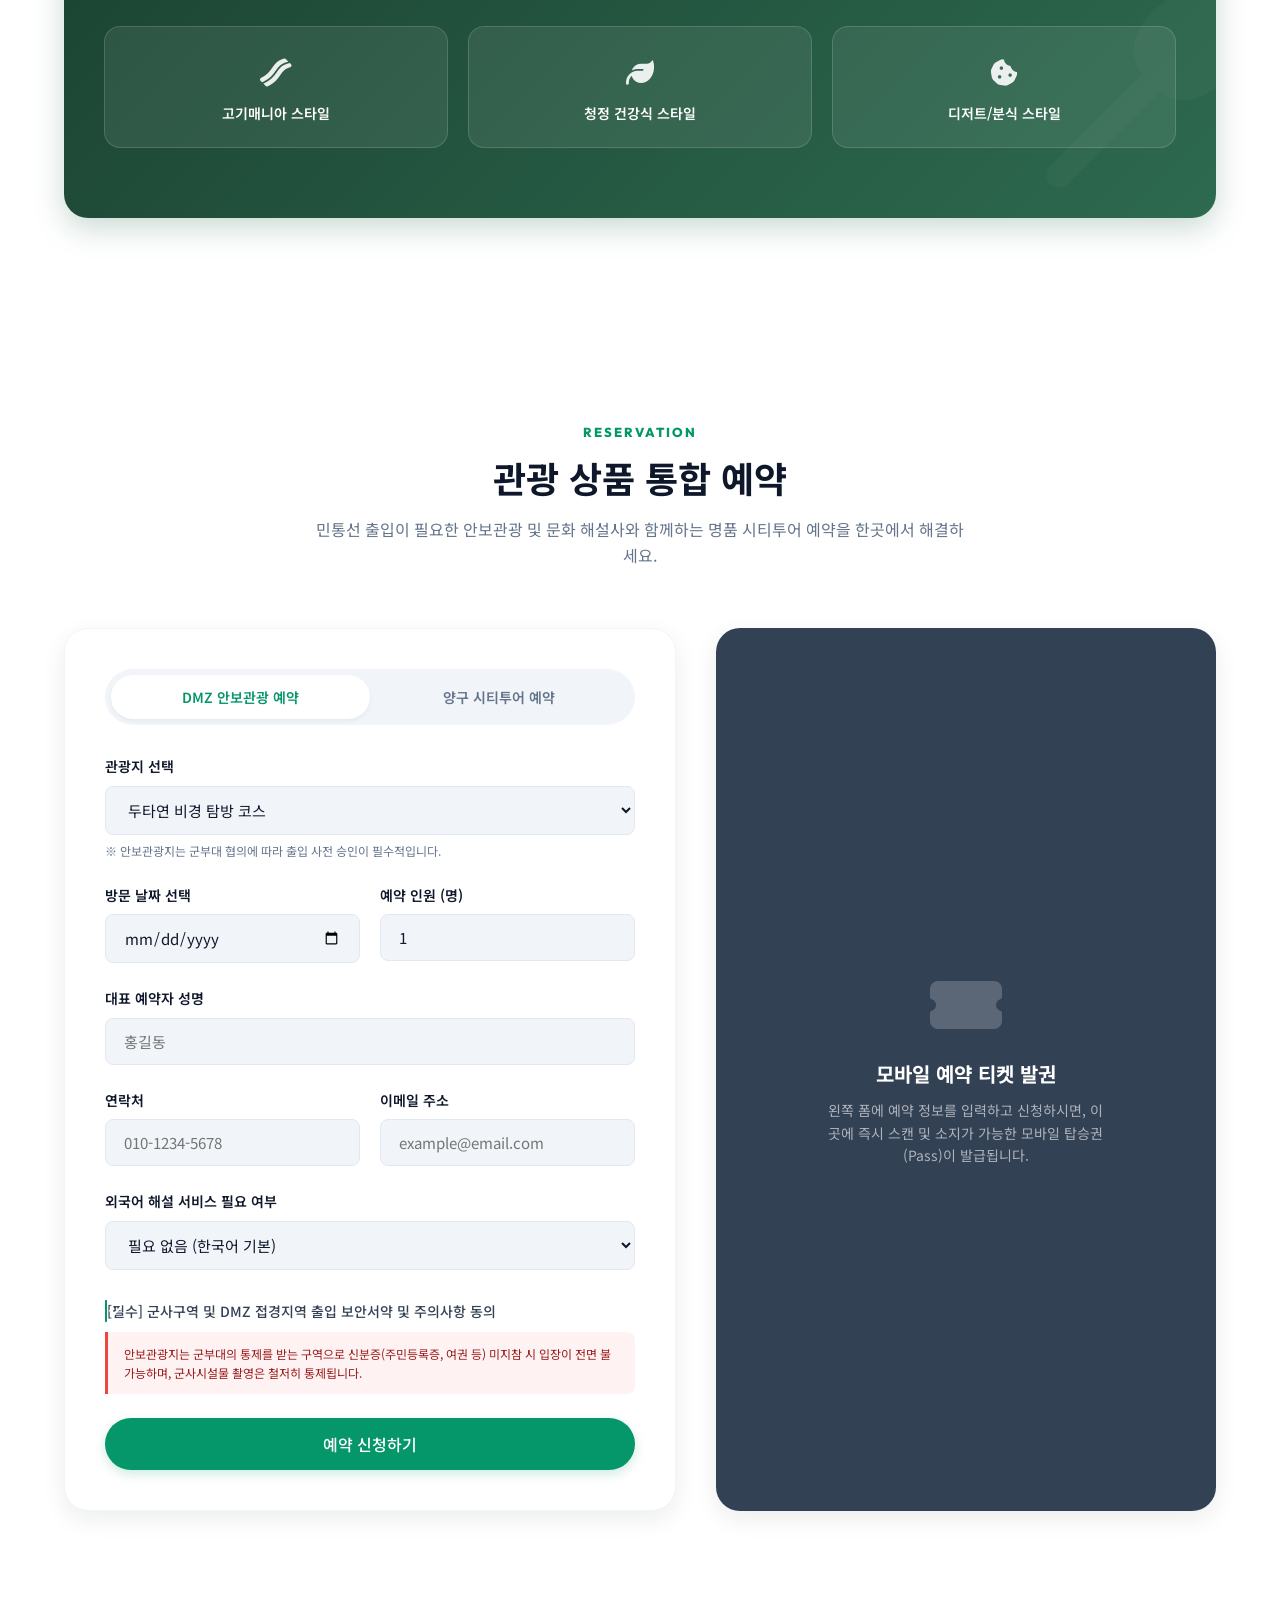
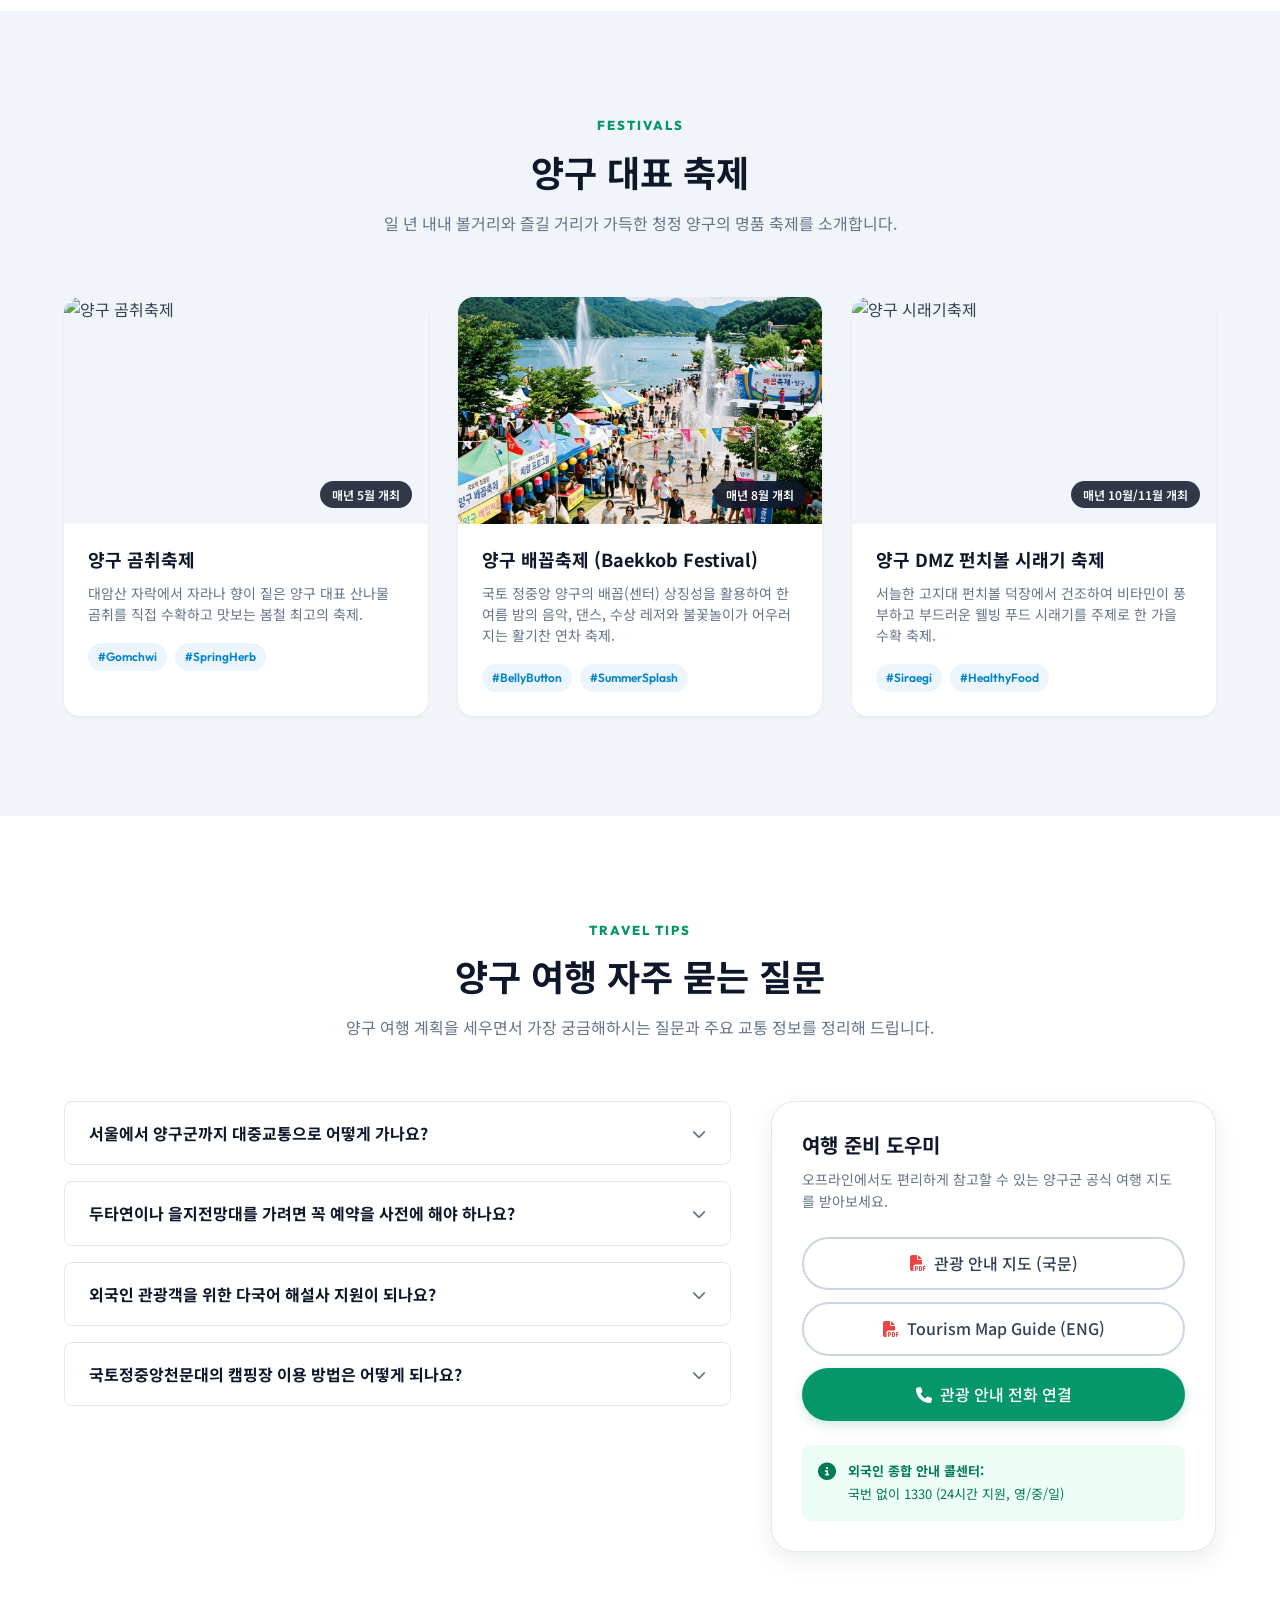
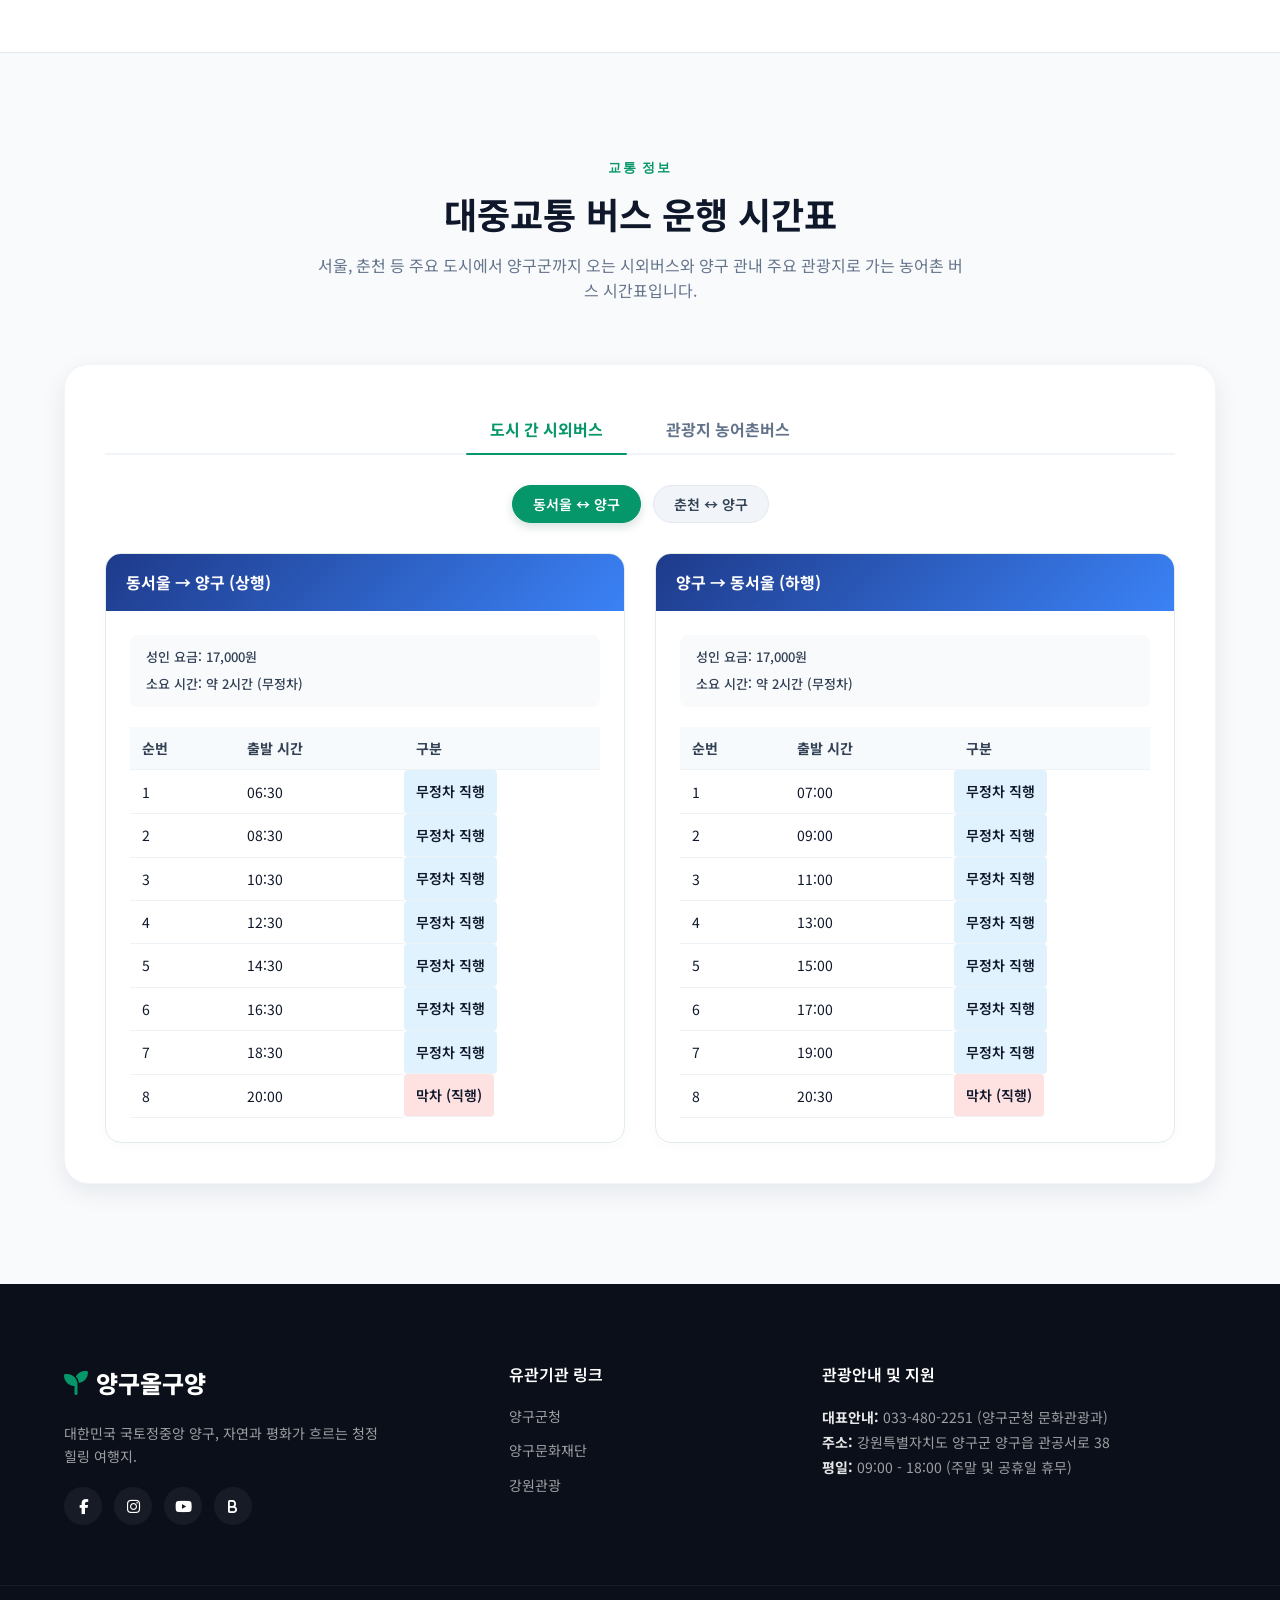
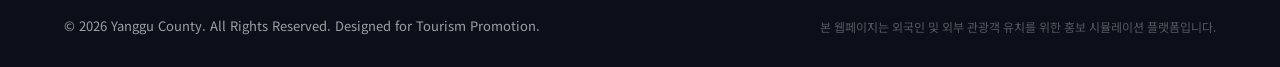
==== commit cfb7bbb6: "버스운행 시간표도 넣어줘" ====
--- a/index.html
+++ b/index.html
@@ -32,6 +32,7 @@
           <li><a href="#specialty-gomchwi" data-translate-key="nav_gomchwi">양구 곰취</a></li>
           <li><a href="#booking-section" data-translate-key="nav_booking">투어예약</a></li>
           <li><a href="#festivals" data-translate-key="nav_festivals">지역축제</a></li>
+          <li><a href="#bus-schedule" data-translate-key="nav_bus">버스시간표</a></li>
           <li><a href="#faq" data-translate-key="nav_faq">여행정보</a></li>
         </ul>
       </nav>
@@ -61,6 +62,7 @@
         <li><a href="#specialty-gomchwi" data-translate-key="nav_gomchwi" onclick="toggleMobileMenu()">양구 곰취</a></li>
         <li><a href="#booking-section" data-translate-key="nav_booking" onclick="toggleMobileMenu()">투어예약</a></li>
         <li><a href="#festivals" data-translate-key="nav_festivals" onclick="toggleMobileMenu()">지역축제</a></li>
+        <li><a href="#bus-schedule" data-translate-key="nav_bus" onclick="toggleMobileMenu()">버스시간표</a></li>
         <li><a href="#faq" data-translate-key="nav_faq" onclick="toggleMobileMenu()">여행정보</a></li>
       </ul>
       <div class="mobile-lang-selector">
@@ -926,6 +928,230 @@
         </div>
       </div>
     </section>
+
+    <!-- Bus Timetable Section (대중교통 버스 시간표) -->
+    <section id="bus-schedule" class="section-padding">
+      <div class="container">
+        <div class="section-header text-center">
+          <span class="section-badge" data-translate-key="badge_bus">Public Transit</span>
+          <h2 class="section-title" data-translate-key="bus_title">대중교통 버스 운행 시간표</h2>
+          <p class="section-description" data-translate-key="bus_desc">
+            서울, 춘천 등 주요 도시에서 양구군까지 오는 시외버스와 양구 관내 주요 관광지로 가는 농어촌 버스 시간표입니다.
+          </p>
+        </div>
+
+        <div class="bus-schedule-wrapper">
+          <!-- Timetable Tabs -->
+          <div class="bus-tabs">
+            <button class="bus-tab-btn active" onclick="switchBusTab('intercity')" id="bus-tab-intercity" data-translate-key="bus_tab_intercity">도시 간 시외버스</button>
+            <button class="bus-tab-btn" onclick="switchBusTab('local')" id="bus-tab-local" data-translate-key="bus_tab_local">관광지 농어촌버스</button>
+          </div>
+
+          <!-- Tab Contents -->
+          <div class="bus-tab-contents">
+            <!-- Tab 1: Intercity Buses -->
+            <div class="bus-tab-content" id="bus-content-intercity">
+              <div class="bus-filter-row">
+                <button class="bus-filter-btn active" onclick="filterIntercity('seoul')" id="btn-bus-seoul" data-translate-key="bus_btn_seoul">동서울 ↔ 양구</button>
+                <button class="bus-filter-btn" onclick="filterIntercity('chuncheon')" id="btn-bus-chuncheon" data-translate-key="bus_btn_chuncheon">춘천 ↔ 양구</button>
+              </div>
+
+              <!-- Seoul -> Yanggu Grid -->
+              <div class="timetable-grid" id="bus-seoul-grid">
+                <div class="timetable-card">
+                  <div class="card-header-accent seoul-bg">
+                    <span data-translate-key="bus_dir_seoul_to">동서울 → 양구 (상행)</span>
+                  </div>
+                  <div class="timetable-body">
+                    <div class="bus-meta-info">
+                      <span data-translate-key="bus_fare_adult">성인 요금: 17,000원</span>
+                      <span data-translate-key="bus_duration_seoul">소요 시간: 약 2시간 (무정차)</span>
+                    </div>
+                    <table class="bus-table">
+                      <thead>
+                        <tr>
+                          <th data-translate-key="th_no">순번</th>
+                          <th data-translate-key="th_dept">출발 시간</th>
+                          <th data-translate-key="th_type">구분</th>
+                        </tr>
+                      </thead>
+                      <tbody>
+                        <tr><td>1</td><td>06:30</td><td class="badge-regular" data-translate-key="td_direct">무정차 직행</td></tr>
+                        <tr><td>2</td><td>08:30</td><td class="badge-regular" data-translate-key="td_direct">무정차 직행</td></tr>
+                        <tr><td>3</td><td>10:30</td><td class="badge-regular" data-translate-key="td_direct">무정차 직행</td></tr>
+                        <tr><td>4</td><td>12:30</td><td class="badge-regular" data-translate-key="td_direct">무정차 직행</td></tr>
+                        <tr><td>5</td><td>14:30</td><td class="badge-regular" data-translate-key="td_direct">무정차 직행</td></tr>
+                        <tr><td>6</td><td>16:30</td><td class="badge-regular" data-translate-key="td_direct">무정차 직행</td></tr>
+                        <tr><td>7</td><td>18:30</td><td class="badge-regular" data-translate-key="td_direct">무정차 직행</td></tr>
+                        <tr><td>8</td><td>20:00</td><td class="badge-last" data-translate-key="td_last">막차 (직행)</td></tr>
+                      </tbody>
+                    </table>
+                  </div>
+                </div>
+
+                <div class="timetable-card">
+                  <div class="card-header-accent seoul-bg">
+                    <span data-translate-key="bus_dir_to_seoul">양구 → 동서울 (하행)</span>
+                  </div>
+                  <div class="timetable-body">
+                    <div class="bus-meta-info">
+                      <span data-translate-key="bus_fare_adult">성인 요금: 17,000원</span>
+                      <span data-translate-key="bus_duration_seoul">소요 시간: 약 2시간 (무정차)</span>
+                    </div>
+                    <table class="bus-table">
+                      <thead>
+                        <tr>
+                          <th data-translate-key="th_no">순번</th>
+                          <th data-translate-key="th_dept">출발 시간</th>
+                          <th data-translate-key="th_type">구분</th>
+                        </tr>
+                      </thead>
+                      <tbody>
+                        <tr><td>1</td><td>07:00</td><td class="badge-regular" data-translate-key="td_direct">무정차 직행</td></tr>
+                        <tr><td>2</td><td>09:00</td><td class="badge-regular" data-translate-key="td_direct">무정차 직행</td></tr>
+                        <tr><td>3</td><td>11:00</td><td class="badge-regular" data-translate-key="td_direct">무정차 직행</td></tr>
+                        <tr><td>4</td><td>13:00</td><td class="badge-regular" data-translate-key="td_direct">무정차 직행</td></tr>
+                        <tr><td>5</td><td>15:00</td><td class="badge-regular" data-translate-key="td_direct">무정차 직행</td></tr>
+                        <tr><td>6</td><td>17:00</td><td class="badge-regular" data-translate-key="td_direct">무정차 직행</td></tr>
+                        <tr><td>7</td><td>19:00</td><td class="badge-regular" data-translate-key="td_direct">무정차 직행</td></tr>
+                        <tr><td>8</td><td>20:30</td><td class="badge-last" data-translate-key="td_last">막차 (직행)</td></tr>
+                      </tbody>
+                    </table>
+                  </div>
+                </div>
+              </div>
+
+              <!-- Chuncheon -> Yanggu Grid -->
+              <div class="timetable-grid hidden" id="bus-chuncheon-grid">
+                <div class="timetable-card">
+                  <div class="card-header-accent chuncheon-bg">
+                    <span data-translate-key="bus_dir_chun_to">춘천 → 양구 (상행)</span>
+                  </div>
+                  <div class="timetable-body">
+                    <div class="bus-meta-info">
+                      <span data-translate-key="bus_fare_chun">성인 요금: 7,400원</span>
+                      <span data-translate-key="bus_duration_chun">소요 시간: 약 1시간</span>
+                    </div>
+                    <table class="bus-table">
+                      <thead>
+                        <tr>
+                          <th data-translate-key="th_no">순번</th>
+                          <th data-translate-key="th_dept">출발 시간</th>
+                          <th data-translate-key="th_type">구분</th>
+                        </tr>
+                      </thead>
+                      <tbody>
+                        <tr><td>1</td><td>07:10</td><td class="badge-local-bus" data-translate-key="td_local_inter">직행 완행</td></tr>
+                        <tr><td>2</td><td>08:50</td><td class="badge-regular" data-translate-key="td_direct">직행</td></tr>
+                        <tr><td>3</td><td>10:40</td><td class="badge-local-bus" data-translate-key="td_local_inter">직행 완행</td></tr>
+                        <tr><td>4</td><td>12:20</td><td class="badge-regular" data-translate-key="td_direct">직행</td></tr>
+                        <tr><td>5</td><td>14:10</td><td class="badge-local-bus" data-translate-key="td_local_inter">직행 완행</td></tr>
+                        <tr><td>6</td><td>16:00</td><td class="badge-regular" data-translate-key="td_direct">직행</td></tr>
+                        <tr><td>7</td><td>17:50</td><td class="badge-local-bus" data-translate-key="td_local_inter">직행 완행</td></tr>
+                        <tr><td>8</td><td>19:30</td><td class="badge-last" data-translate-key="td_last">막차 (직행)</td></tr>
+                      </tbody>
+                    </table>
+                  </div>
+                </div>
+
+                <div class="timetable-card">
+                  <div class="card-header-accent chuncheon-bg">
+                    <span data-translate-key="bus_dir_to_chun">양구 → 춘천 (하행)</span>
+                  </div>
+                  <div class="timetable-body">
+                    <div class="bus-meta-info">
+                      <span data-translate-key="bus_fare_chun">성인 요금: 7,400원</span>
+                      <span data-translate-key="bus_duration_chun">소요 시간: 약 1시간</span>
+                    </div>
+                    <table class="bus-table">
+                      <thead>
+                        <tr>
+                          <th data-translate-key="th_no">순번</th>
+                          <th data-translate-key="th_dept">출발 시간</th>
+                          <th data-translate-key="th_type">구분</th>
+                        </tr>
+                      </thead>
+                      <tbody>
+                        <tr><td>1</td><td>07:20</td><td class="badge-regular" data-translate-key="td_direct">직행</td></tr>
+                        <tr><td>2</td><td>09:10</td><td class="badge-local-bus" data-translate-key="td_local_inter">직행 완행</td></tr>
+                        <tr><td>3</td><td>10:50</td><td class="badge-regular" data-translate-key="td_direct">직행</td></tr>
+                        <tr><td>4</td><td>12:40</td><td class="badge-local-bus" data-translate-key="td_local_inter">직행 완행</td></tr>
+                        <tr><td>5</td><td>14:20</td><td class="badge-regular" data-translate-key="td_direct">직행</td></tr>
+                        <tr><td>6</td><td>16:10</td><td class="badge-local-bus" data-translate-key="td_local_inter">직행 완행</td></tr>
+                        <tr><td>7</td><td>18:00</td><td class="badge-regular" data-translate-key="td_direct">직행</td></tr>
+                        <tr><td>8</td><td>19:40</td><td class="badge-last" data-translate-key="td_last">막차 (완행)</td></tr>
+                      </tbody>
+                    </table>
+                  </div>
+                </div>
+              </div>
+            </div>
+
+            <!-- Tab 2: Local Buses to Attractions -->
+            <div class="bus-tab-content hidden" id="bus-content-local">
+              <div class="timetable-grid">
+                <!-- Route 1: To Dutayeon -->
+                <div class="timetable-card">
+                  <div class="card-header-accent local-bg">
+                    <span data-translate-key="bus_route_dutayeon">양구 터미널 ↔ 동면 (두타연 방면)</span>
+                  </div>
+                  <div class="timetable-body">
+                    <div class="bus-meta-info">
+                      <span data-translate-key="bus_fare_local">기본 요금: 1,400원 (교통카드 가능)</span>
+                      <span data-translate-key="bus_note_dutayeon">※ 동면 종점 하차 후 두타연 입구까지 도보 이동 필요</span>
+                    </div>
+                    <table class="bus-table">
+                      <thead>
+                        <tr>
+                          <th data-translate-key="th_no">순번</th>
+                          <th data-translate-key="th_dept_terminal">터미널 출발</th>
+                          <th data-translate-key="th_dept_back">종점 회차</th>
+                        </tr>
+                      </thead>
+                      <tbody>
+                        <tr><td>1</td><td>08:30</td><td>09:10</td></tr>
+                        <tr><td>2</td><td>11:00</td><td>11:40</td></tr>
+                        <tr><td>3</td><td>13:30</td><td>14:10</td></tr>
+                        <tr><td>4</td><td>15:40</td><td>16:20</td></tr>
+                        <tr><td>5</td><td>17:40</td><td>18:20 (막차)</td></tr>
+                      </tbody>
+                    </table>
+                  </div>
+                </div>
+
+                <!-- Route 2: To Haean / Punchbowl -->
+                <div class="timetable-card">
+                  <div class="card-header-accent local-bg">
+                    <span data-translate-key="bus_route_haean">양구 터미널 ↔ 해안면 (펀치볼 방면)</span>
+                  </div>
+                  <div class="timetable-body">
+                    <div class="bus-meta-info">
+                      <span data-translate-key="bus_fare_local">기본 요금: 1,400원 (교통카드 가능)</span>
+                      <span data-translate-key="bus_note_haean">※ 통일관, 을지전망대 매표소 인근 하차</span>
+                    </div>
+                    <table class="bus-table">
+                      <thead>
+                        <tr>
+                          <th data-translate-key="th_no">순번</th>
+                          <th data-translate-key="th_dept_terminal">터미널 출발</th>
+                          <th data-translate-key="th_dept_back">종점 회차</th>
+                        </tr>
+                      </thead>
+                      <tbody>
+                        <tr><td>1</td><td>07:30</td><td>08:20</td></tr>
+                        <tr><td>2</td><td>11:20</td><td>12:10</td></tr>
+                        <tr><td>3</td><td>15:10</td><td>16:00</td></tr>
+                        <tr><td>4</td><td>18:20</td><td>19:10 (막차)</td></tr>
+                      </tbody>
+                    </table>
+                  </div>
+                </div>
+              </div>
+            </div>
+          </div>
+        </div>
+      </div>
+    </section>
   </main>
 
   <!-- Detail Modal for Attraction Details -->
--- a/style.css
+++ b/style.css
@@ -2537,3 +2537,211 @@
     text-align: center;
   }
 }
+
+/* 10. Bus Timetable Section */
+#bus-schedule {
+  background-color: #f8fafc;
+  border-top: 1px solid #e2e8f0;
+}
+
+.bus-schedule-wrapper {
+  background-color: var(--color-white);
+  border-radius: var(--border-radius-lg);
+  padding: 40px;
+  box-shadow: var(--shadow-md);
+  border: 1px solid #f1f5f9;
+  margin-top: 30px;
+}
+
+.bus-tabs {
+  display: flex;
+  justify-content: center;
+  border-bottom: 2px solid #f1f5f9;
+  margin-bottom: 30px;
+  gap: 15px;
+}
+
+.bus-tab-btn {
+  background: none;
+  border: none;
+  padding: 12px 24px;
+  font-size: 16px;
+  font-weight: 700;
+  color: var(--color-gray);
+  cursor: pointer;
+  position: relative;
+  transition: var(--transition-normal);
+}
+
+.bus-tab-btn:hover {
+  color: var(--color-primary);
+}
+
+.bus-tab-btn.active {
+  color: var(--color-primary);
+}
+
+.bus-tab-btn.active::after {
+  content: '';
+  position: absolute;
+  bottom: -2px;
+  left: 0;
+  right: 0;
+  height: 2px;
+  background-color: var(--color-primary);
+  border-radius: 2px;
+}
+
+.bus-filter-row {
+  display: flex;
+  justify-content: center;
+  gap: 12px;
+  margin-bottom: 30px;
+}
+
+.bus-filter-btn {
+  background-color: #f1f5f9;
+  border: 1px solid #e2e8f0;
+  color: var(--color-gray-dark);
+  padding: 8px 20px;
+  border-radius: var(--border-radius-pill);
+  font-size: 14px;
+  font-weight: 600;
+  cursor: pointer;
+  transition: var(--transition-normal);
+}
+
+.bus-filter-btn:hover {
+  background-color: #e2e8f0;
+}
+
+.bus-filter-btn.active {
+  background-color: var(--color-primary);
+  border-color: var(--color-primary);
+  color: var(--color-white);
+  box-shadow: 0 4px 10px rgba(45, 106, 79, 0.2);
+}
+
+.timetable-grid {
+  display: grid;
+  grid-template-columns: repeat(2, 1fr);
+  gap: 30px;
+}
+
+.timetable-grid.hidden {
+  display: none;
+}
+
+.timetable-card {
+  background-color: var(--color-white);
+  border-radius: var(--border-radius-md);
+  border: 1px solid #e2ece9;
+  overflow: hidden;
+  box-shadow: 0 4px 15px rgba(0, 0, 0, 0.02);
+}
+
+.card-header-accent {
+  padding: 16px 20px;
+  color: var(--color-white);
+  font-size: 16px;
+  font-weight: 700;
+  display: flex;
+  align-items: center;
+  gap: 10px;
+}
+
+.card-header-accent.seoul-bg {
+  background: linear-gradient(135deg, #1e3a8a 0%, #3b82f6 100%);
+}
+
+.card-header-accent.chuncheon-bg {
+  background: linear-gradient(135deg, #0d9488 0%, #14b8a6 100%);
+}
+
+.card-header-accent.local-bg {
+  background: linear-gradient(135deg, #2d6a4f 0%, #52b788 100%);
+}
+
+.timetable-body {
+  padding: 24px;
+}
+
+.bus-meta-info {
+  display: flex;
+  flex-direction: column;
+  gap: 6px;
+  background-color: #f8fafc;
+  padding: 12px 16px;
+  border-radius: var(--border-radius-sm);
+  margin-bottom: 20px;
+  font-size: 13px;
+  color: var(--color-gray-dark);
+  font-weight: 500;
+}
+
+.bus-table {
+  width: 100%;
+  border-collapse: collapse;
+  text-align: left;
+}
+
+.bus-table th, .bus-table td {
+  padding: 10px 12px;
+  font-size: 14px;
+  border-bottom: 1px solid #edf2f7;
+}
+
+.bus-table th {
+  font-weight: 700;
+  color: var(--color-gray-dark);
+  background-color: #f7fafc;
+}
+
+.bus-table td {
+  color: var(--color-dark);
+}
+
+.bus-table tbody tr:hover {
+  background-color: #fcfdfe;
+}
+
+.badge-regular {
+  background-color: #e0f2fe;
+  color: #0369a1;
+  font-size: 12px;
+  font-weight: 600;
+  padding: 2px 8px;
+  border-radius: 4px;
+  display: inline-block;
+}
+
+.badge-last {
+  background-color: #fee2e2;
+  color: #b91c1c;
+  font-size: 12px;
+  font-weight: 600;
+  padding: 2px 8px;
+  border-radius: 4px;
+  display: inline-block;
+}
+
+.badge-local-bus {
+  background-color: #f0fdf4;
+  color: #166534;
+  font-size: 12px;
+  font-weight: 600;
+  padding: 2px 8px;
+  border-radius: 4px;
+  display: inline-block;
+}
+
+@media (max-width: 768px) {
+  .timetable-grid {
+    grid-template-columns: 1fr;
+    gap: 20px;
+  }
+  .bus-schedule-wrapper {
+    padding: 20px;
+  }
+}
+
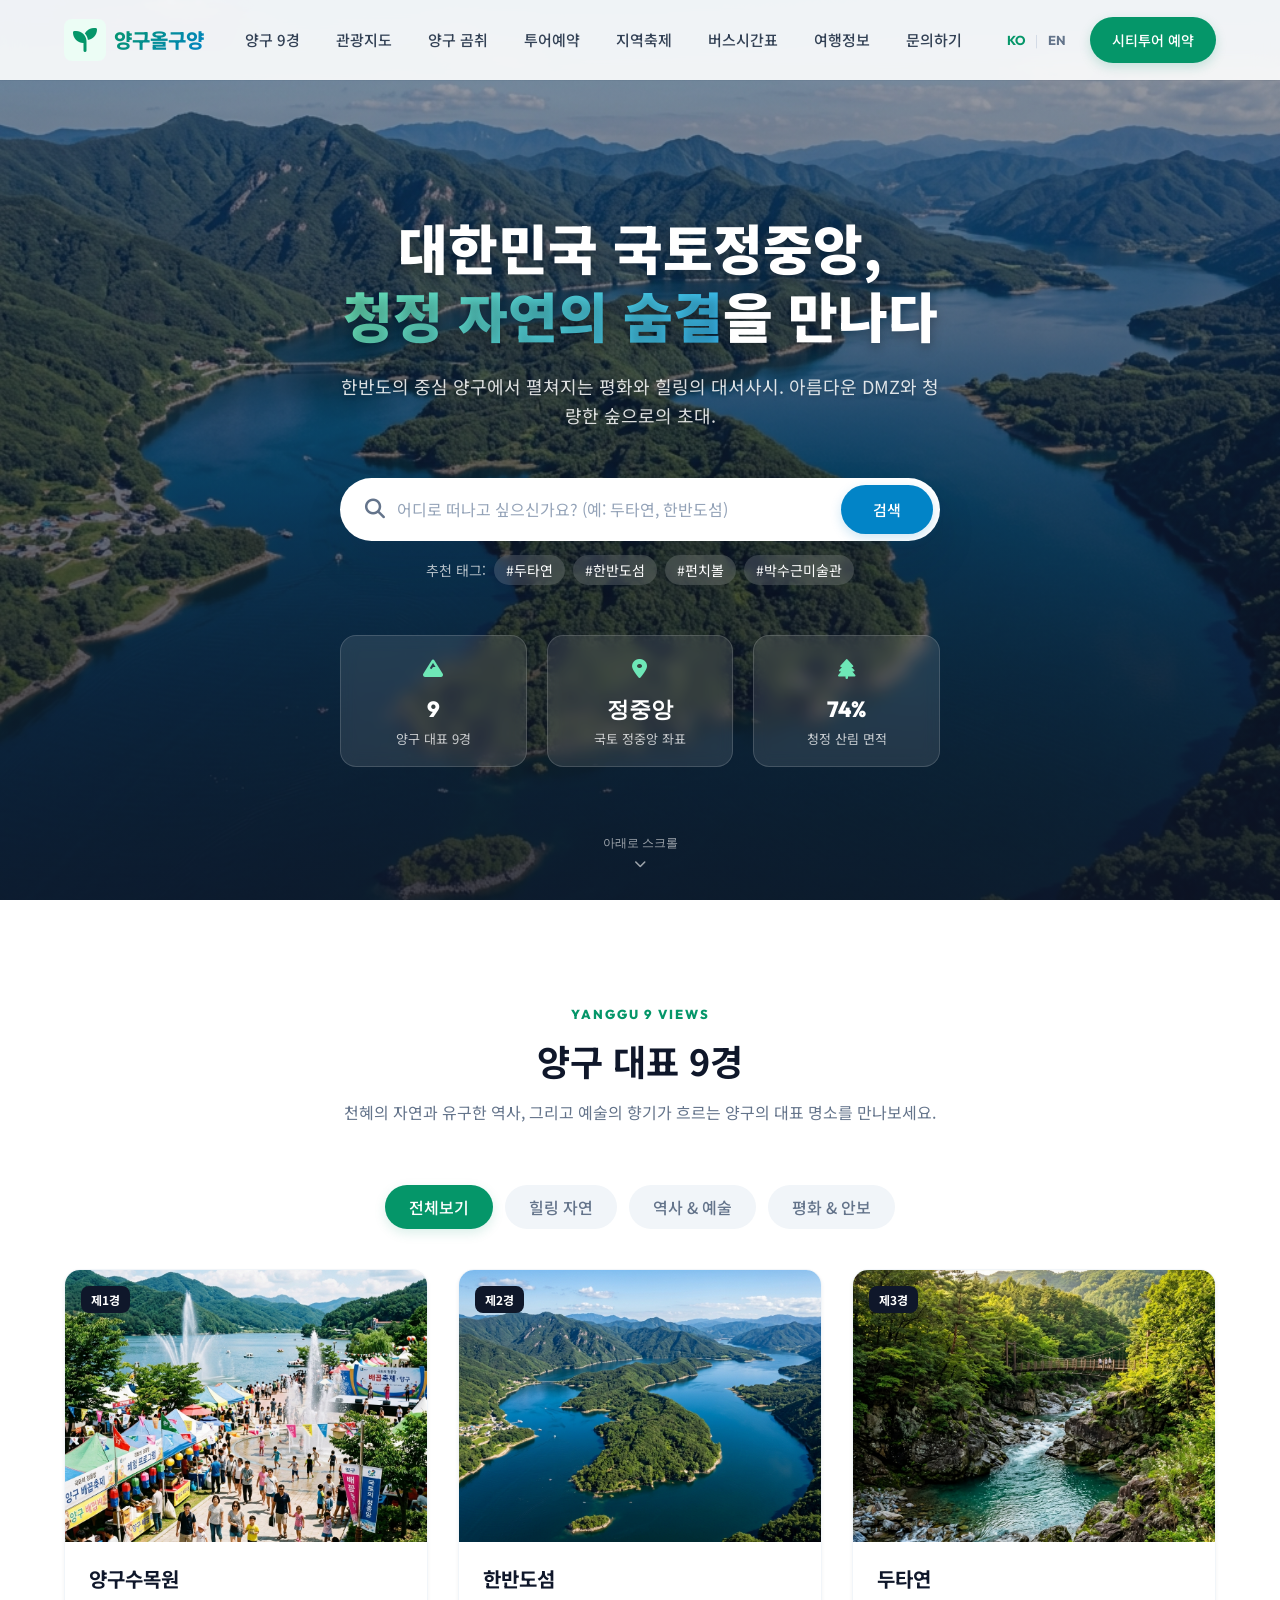
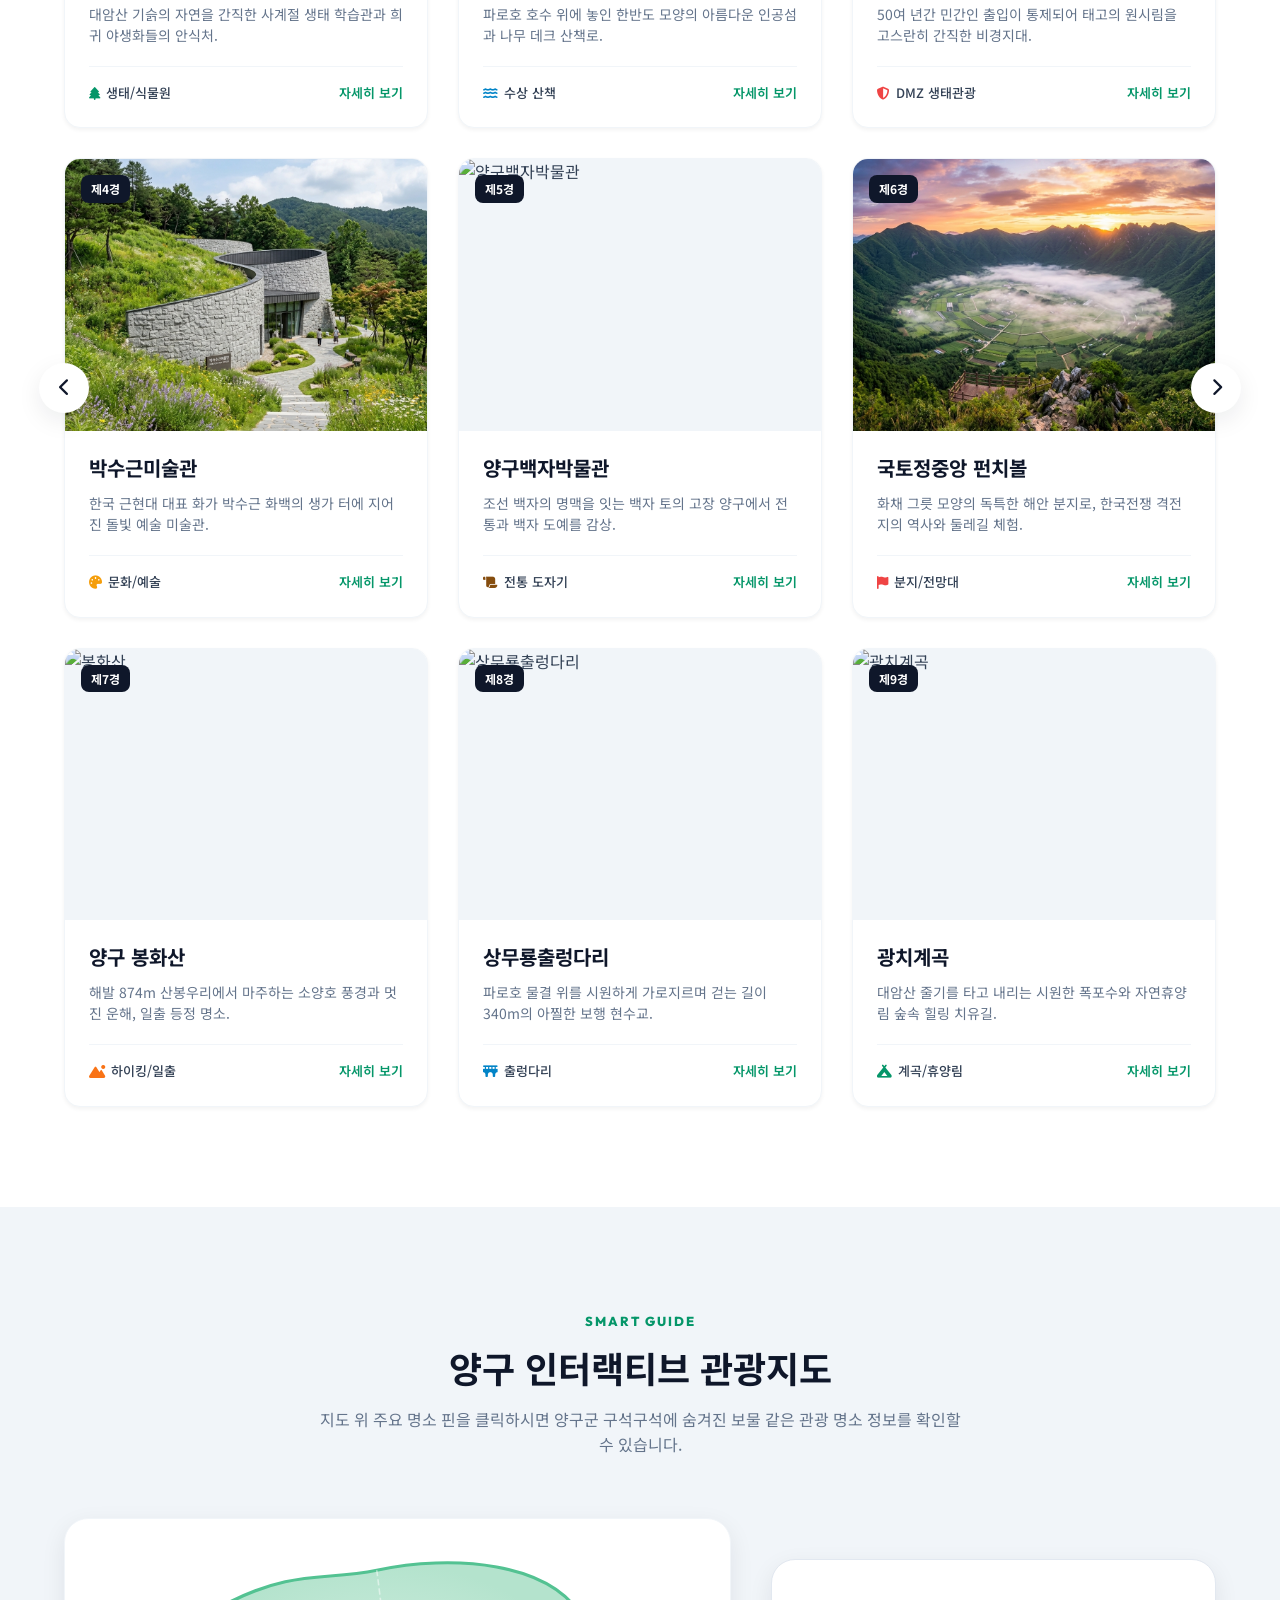
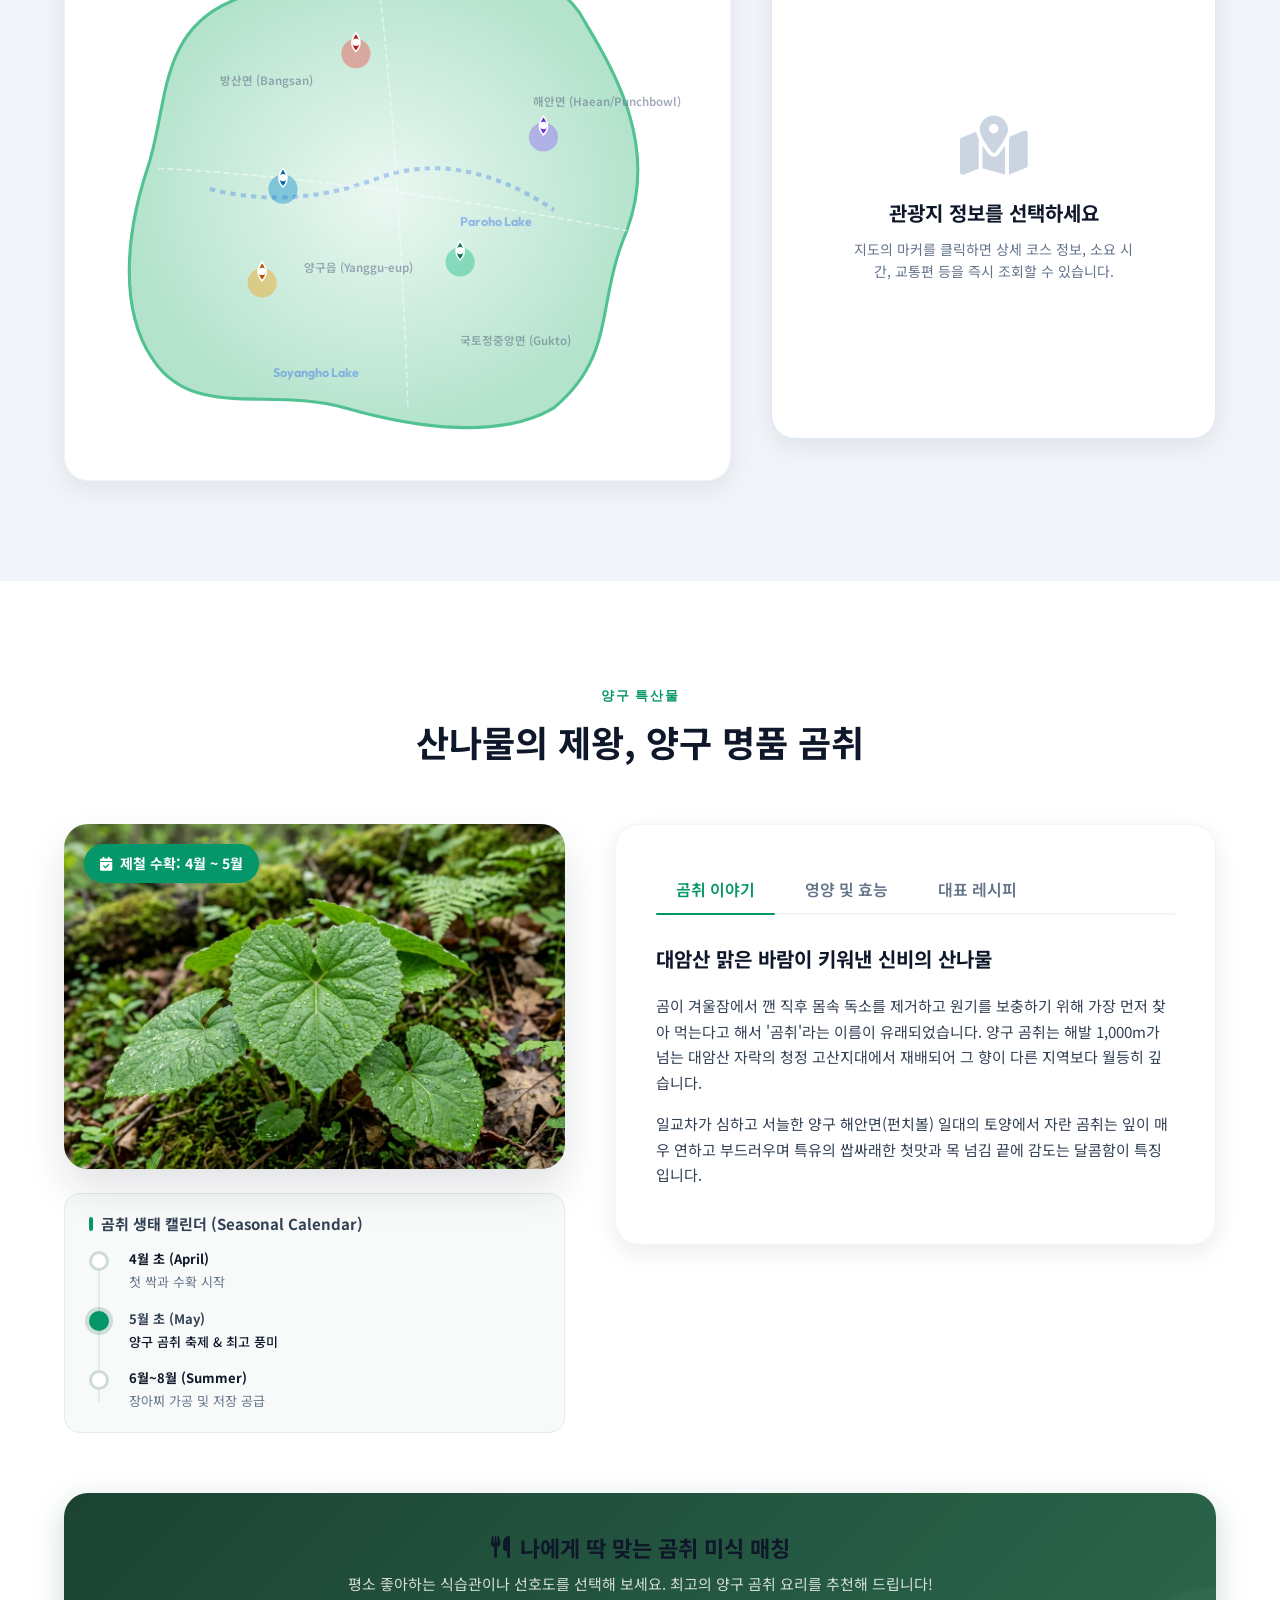
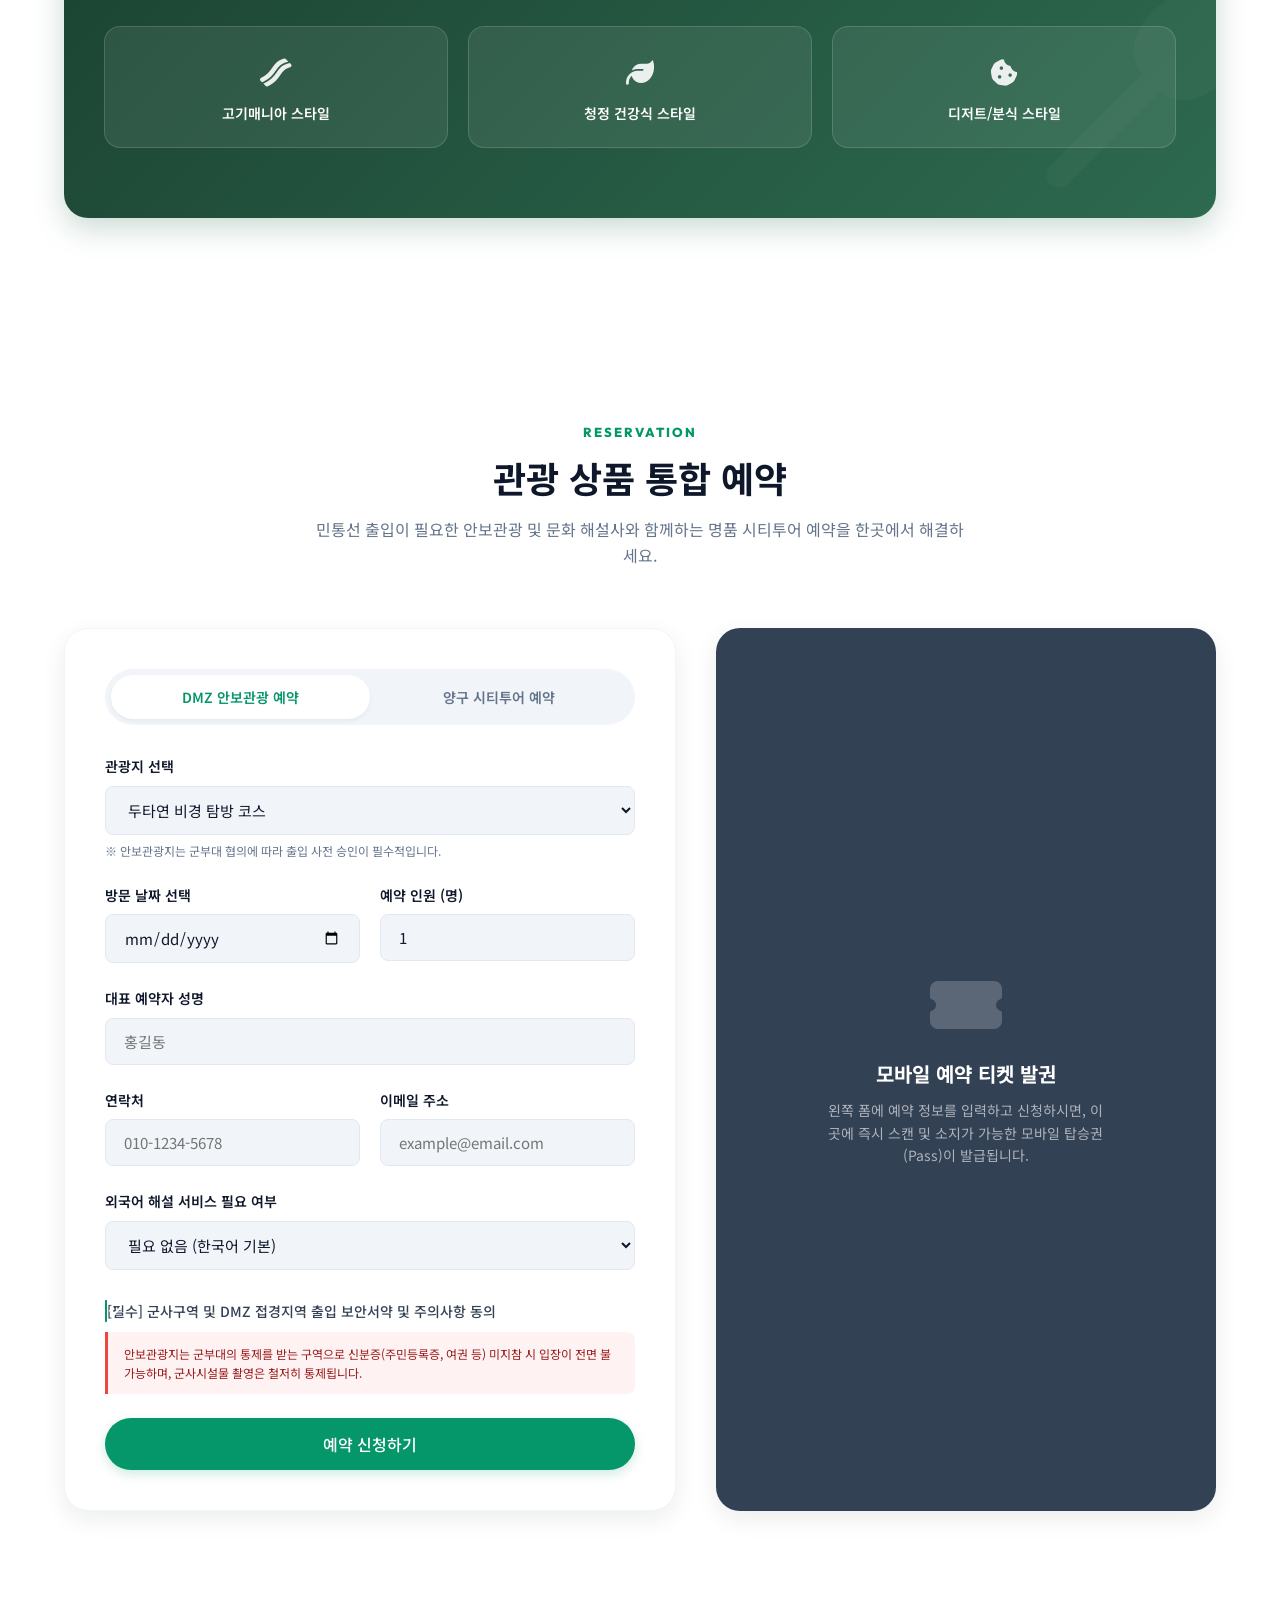
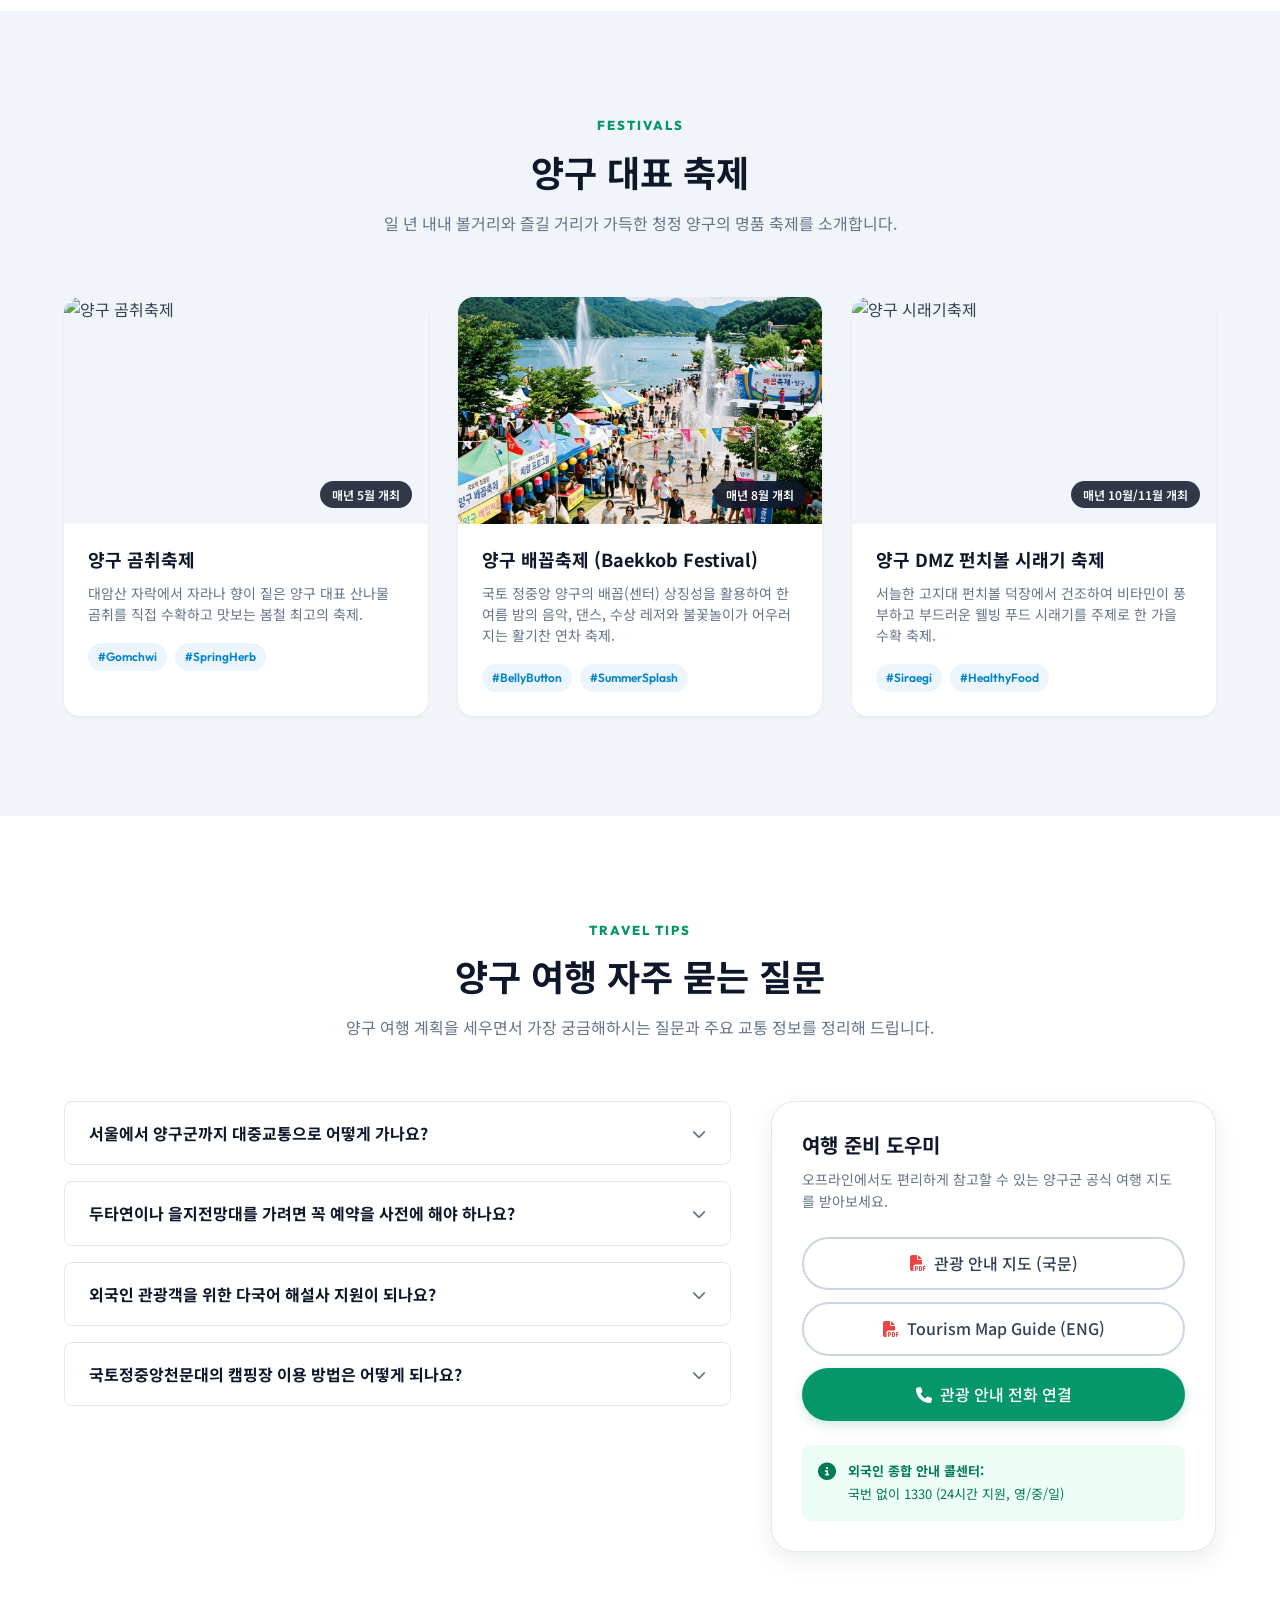
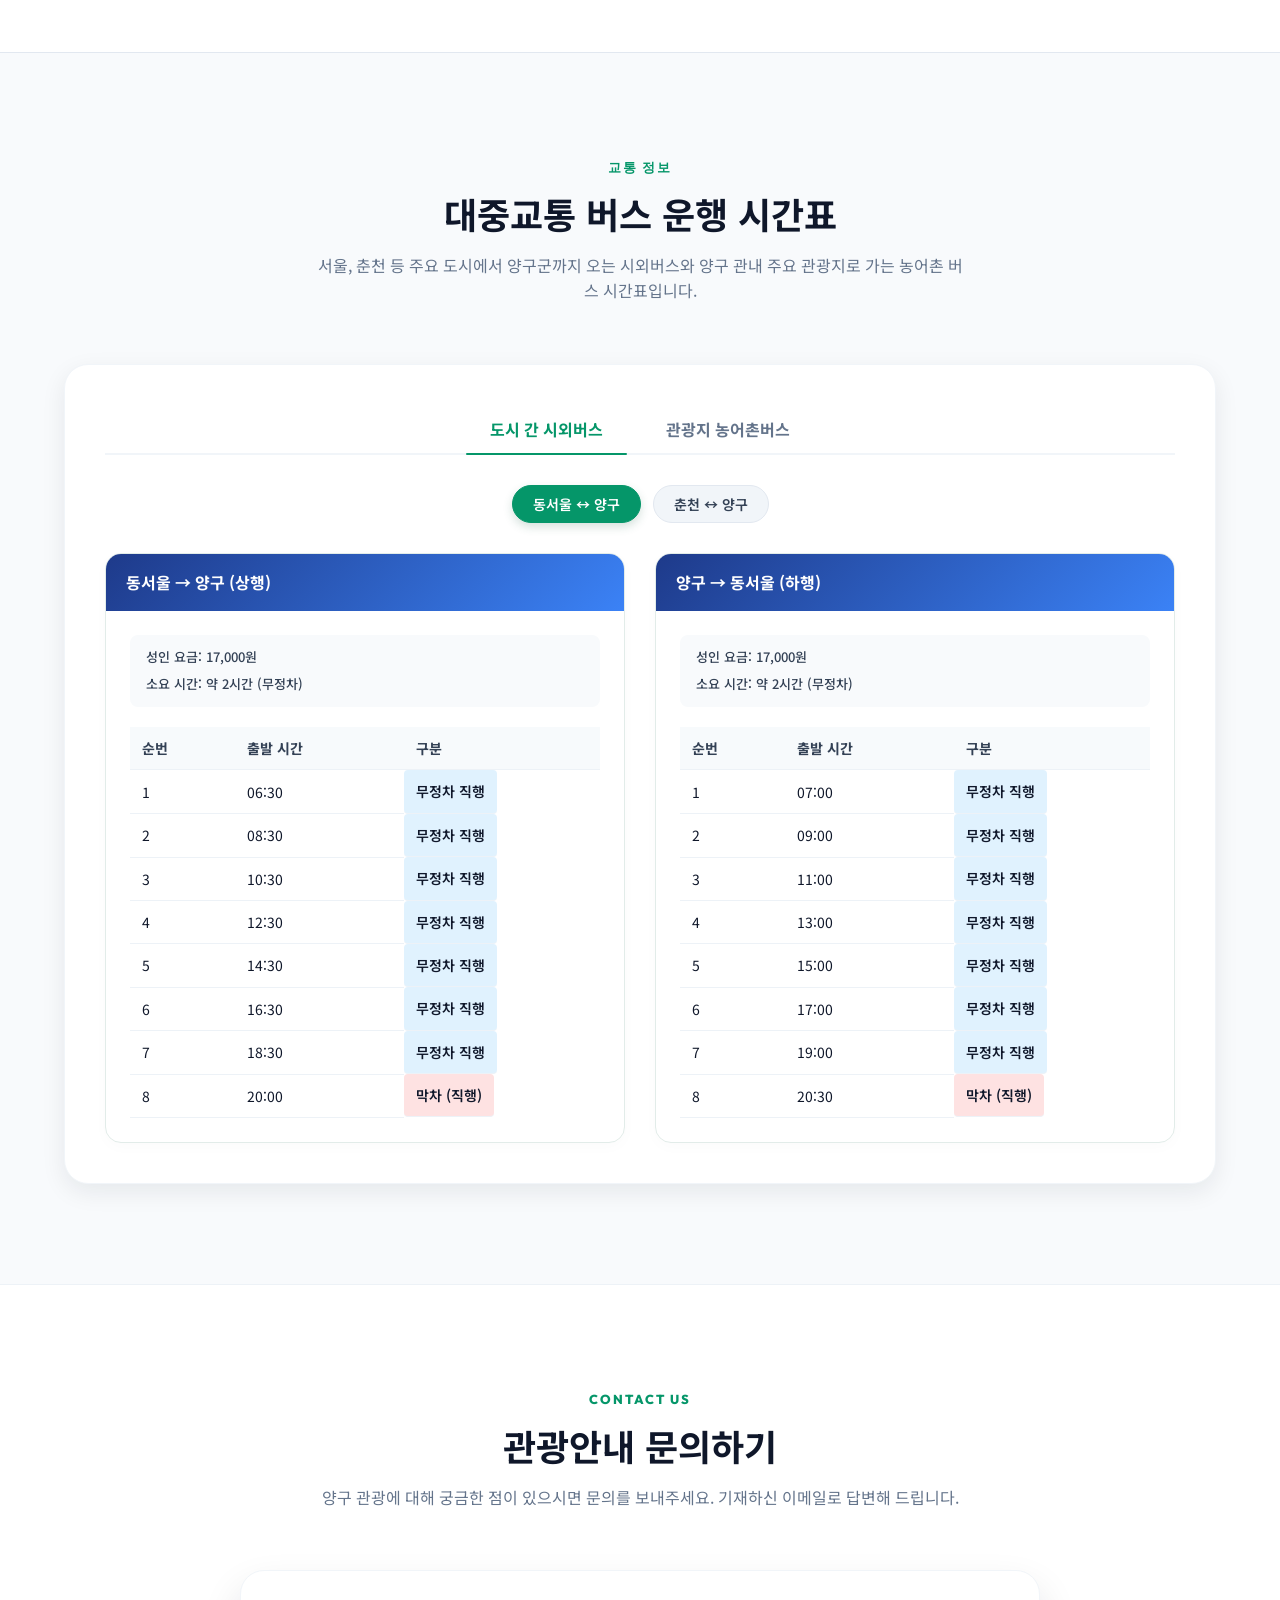
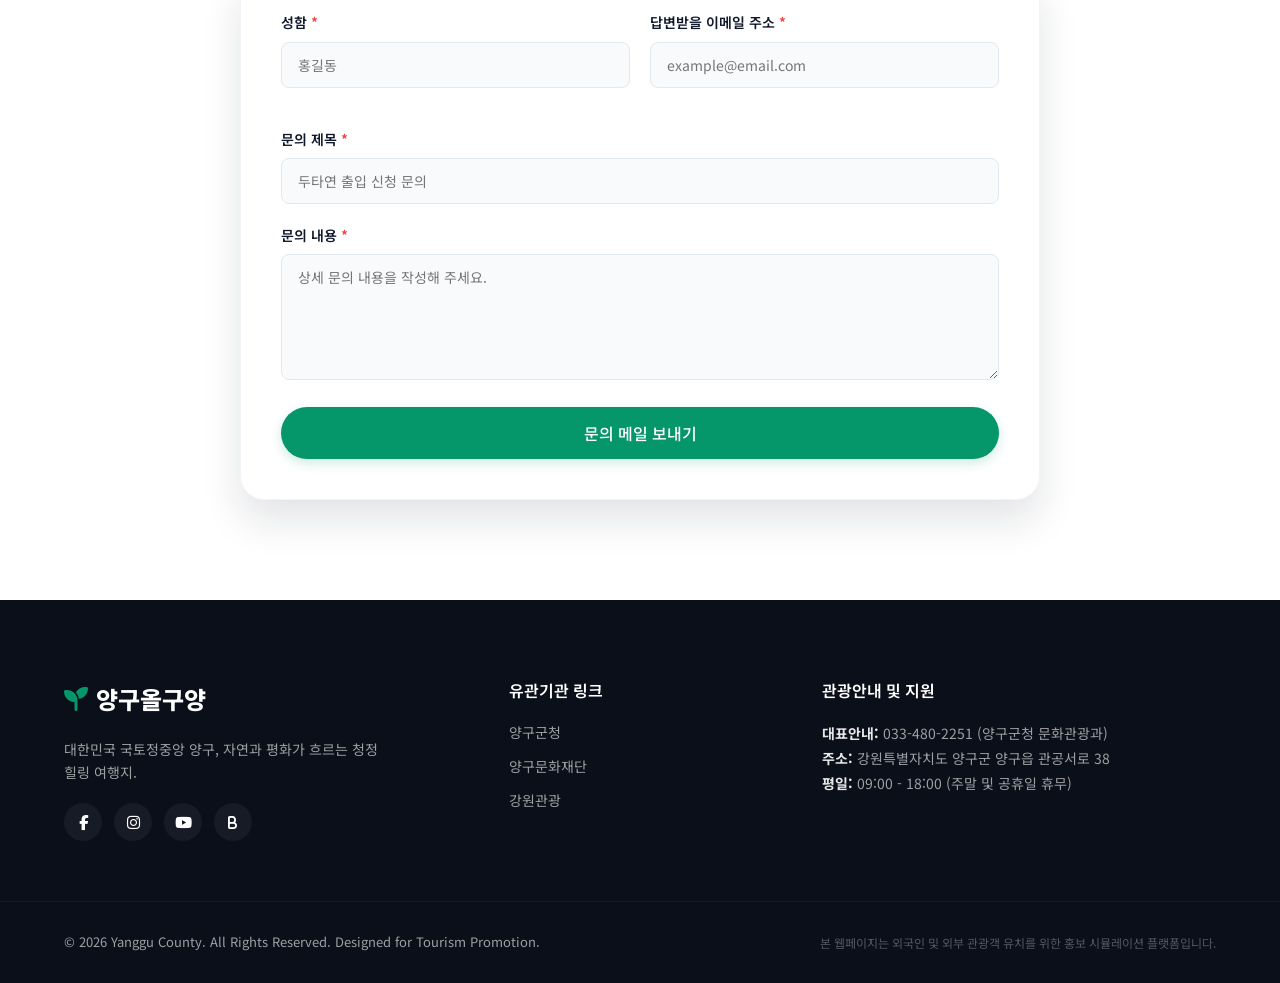
==== commit 8e2cf36c: "." ====
--- a/index.html
+++ b/index.html
@@ -34,6 +34,7 @@
           <li><a href="#festivals" data-translate-key="nav_festivals">지역축제</a></li>
           <li><a href="#bus-schedule" data-translate-key="nav_bus">버스시간표</a></li>
           <li><a href="#faq" data-translate-key="nav_faq">여행정보</a></li>
+          <li><a href="#contact-section" data-translate-key="nav_contact">문의하기</a></li>
         </ul>
       </nav>
 
@@ -64,6 +65,7 @@
         <li><a href="#festivals" data-translate-key="nav_festivals" onclick="toggleMobileMenu()">지역축제</a></li>
         <li><a href="#bus-schedule" data-translate-key="nav_bus" onclick="toggleMobileMenu()">버스시간표</a></li>
         <li><a href="#faq" data-translate-key="nav_faq" onclick="toggleMobileMenu()">여행정보</a></li>
+        <li><a href="#contact-section" data-translate-key="nav_contact" onclick="toggleMobileMenu()">문의하기</a></li>
       </ul>
       <div class="mobile-lang-selector">
         <button id="mobile-lang-ko" class="lang-btn active" onclick="setLanguage('ko'); toggleMobileMenu()">한국어</button>
@@ -1199,6 +1201,49 @@
     </div>
   </div>
 
+  <!-- Contact Us Section (EmailJS 연동 문의하기) -->
+  <section id="contact-section" class="section-padding">
+    <div class="container">
+      <div class="section-header text-center">
+        <span class="section-badge" data-translate-key="badge_contact">Contact Us</span>
+        <h2 class="section-title" data-translate-key="contact_title">관광안내 문의하기</h2>
+        <p class="section-description" data-translate-key="contact_desc">
+          양구 관광에 대해 궁금한 점이 있으시면 문의를 보내주세요. 기재하신 이메일로 답변해 드립니다.
+        </p>
+      </div>
+
+      <div class="contact-card">
+        <form id="contact-form" onsubmit="sendContactEmail(event)">
+          <div class="form-grid">
+            <div class="form-group">
+              <label for="contact-name"><span data-translate-key="label_c_name">성함</span> <span class="required">*</span></label>
+              <input type="text" id="contact-name" class="form-control" placeholder="홍길동" required>
+            </div>
+            <div class="form-group">
+              <label for="contact-email"><span data-translate-key="label_c_email">답변받을 이메일 주소</span> <span class="required">*</span></label>
+              <input type="email" id="contact-email" class="form-control" placeholder="example@email.com" required>
+            </div>
+          </div>
+          
+          <div class="form-group">
+            <label for="contact-subject"><span data-translate-key="label_c_subject">문의 제목</span> <span class="required">*</span></label>
+            <input type="text" id="contact-subject" class="form-control" placeholder="두타연 출입 신청 문의" required>
+          </div>
+
+          <div class="form-group">
+            <label for="contact-message"><span data-translate-key="label_c_message">문의 내용</span> <span class="required">*</span></label>
+            <textarea id="contact-message" class="form-control" rows="5" placeholder="상세 문의 내용을 작성해 주세요." required></textarea>
+          </div>
+
+          <button type="submit" class="btn btn-primary btn-block submit-btn" id="contact-submit-btn">
+            <span id="submit-btn-text" data-translate-key="btn_send_email">문의 메일 보내기</span>
+            <span id="submit-btn-spinner" class="spinner hidden"><i class="fa-solid fa-circle-notch fa-spin"></i></span>
+          </button>
+        </form>
+      </div>
+    </div>
+  </section>
+
   <!-- Footer Section -->
   <footer>
     <div class="container footer-content">
@@ -1246,6 +1291,16 @@
     </div>
   </footer>
 
+  <!-- EmailJS SDK -->
+  <script type="text/javascript" src="https://cdn.jsdelivr.net/npm/@emailjs/browser@4/dist/email.min.js"></script>
+  <script type="text/javascript">
+     (function(){
+        emailjs.init({
+          publicKey: "r2UTxOyQZ7xrzMX6_",
+        });
+     })();
+  </script>
+
   <!-- Custom JavaScript -->
   <script src="script.js"></script>
 </body>
--- a/style.css
+++ b/style.css
@@ -2745,3 +2745,93 @@
   }
 }
 
+/* 11. Contact Us Section */
+#contact-section {
+  background-color: var(--color-white);
+  border-top: 1px solid #edf2f7;
+}
+
+.contact-card {
+  max-width: 800px;
+  margin: 0 auto;
+  background-color: var(--color-white);
+  border-radius: var(--border-radius-lg);
+  padding: 40px;
+  box-shadow: var(--shadow-lg);
+  border: 1px solid #f1f5f9;
+}
+
+.contact-card .form-grid {
+  display: grid;
+  grid-template-columns: 1fr 1fr;
+  gap: 20px;
+  margin-bottom: 20px;
+}
+
+.contact-card .form-group {
+  margin-bottom: 20px;
+}
+
+.contact-card label {
+  display: block;
+  font-size: 14px;
+  font-weight: 600;
+  color: var(--color-dark);
+  margin-bottom: 8px;
+}
+
+.contact-card .form-control {
+  width: 100%;
+  padding: 12px 16px;
+  border: 1px solid #e2e8f0;
+  border-radius: var(--border-radius-sm);
+  font-size: 14px;
+  color: var(--color-dark);
+  background-color: #f8fafc;
+  transition: var(--transition-normal);
+  font-family: inherit;
+}
+
+.contact-card .form-control:focus {
+  border-color: var(--color-primary);
+  background-color: var(--color-white);
+  box-shadow: 0 0 0 3px rgba(45, 106, 79, 0.1);
+  outline: none;
+}
+
+.contact-card textarea.form-control {
+  resize: vertical;
+}
+
+.contact-card .submit-btn {
+  display: flex;
+  align-items: center;
+  justify-content: center;
+  gap: 10px;
+  cursor: pointer;
+}
+
+.contact-card .submit-btn:disabled {
+  background-color: #cbd5e1;
+  border-color: #cbd5e1;
+  cursor: not-allowed;
+}
+
+.spinner {
+  display: inline-block;
+}
+
+.spinner.hidden {
+  display: none;
+}
+
+@media (max-width: 640px) {
+  .contact-card .form-grid {
+    grid-template-columns: 1fr;
+    gap: 0;
+  }
+  .contact-card {
+    padding: 24px;
+  }
+}
+
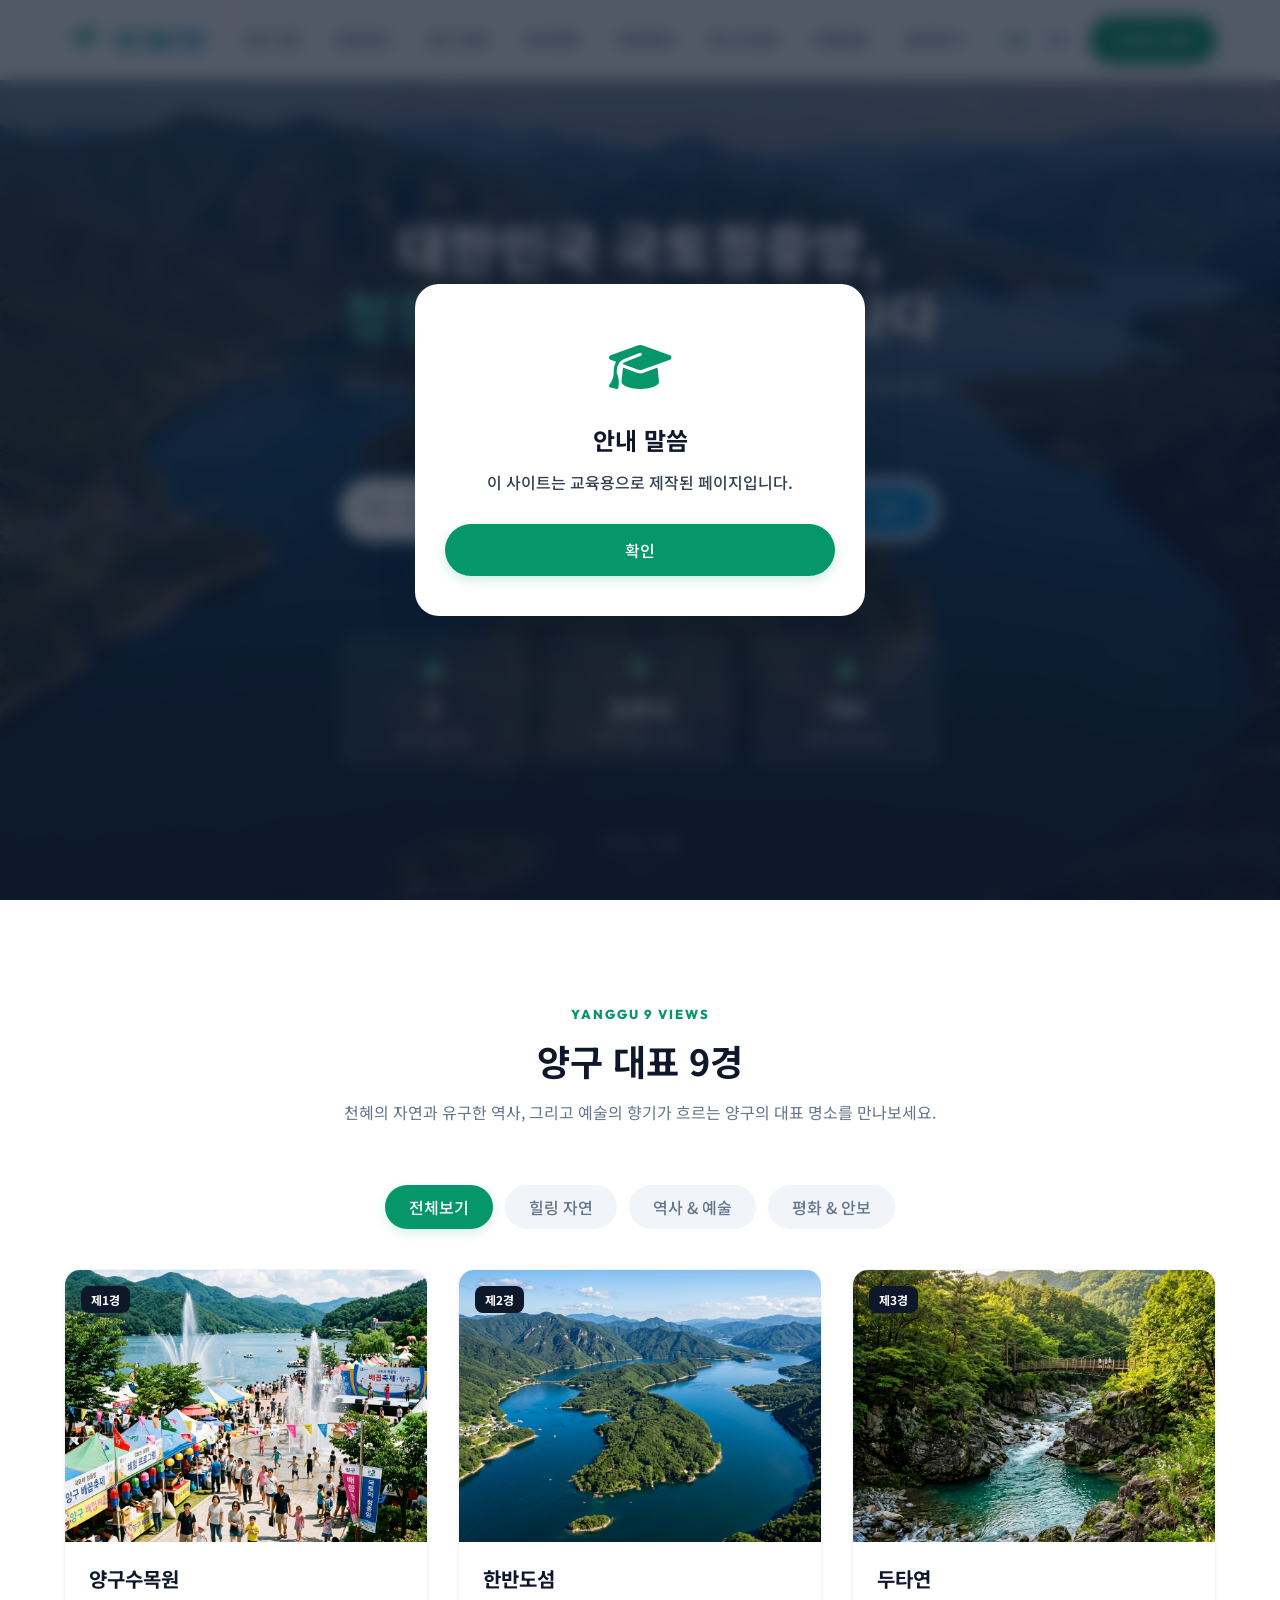
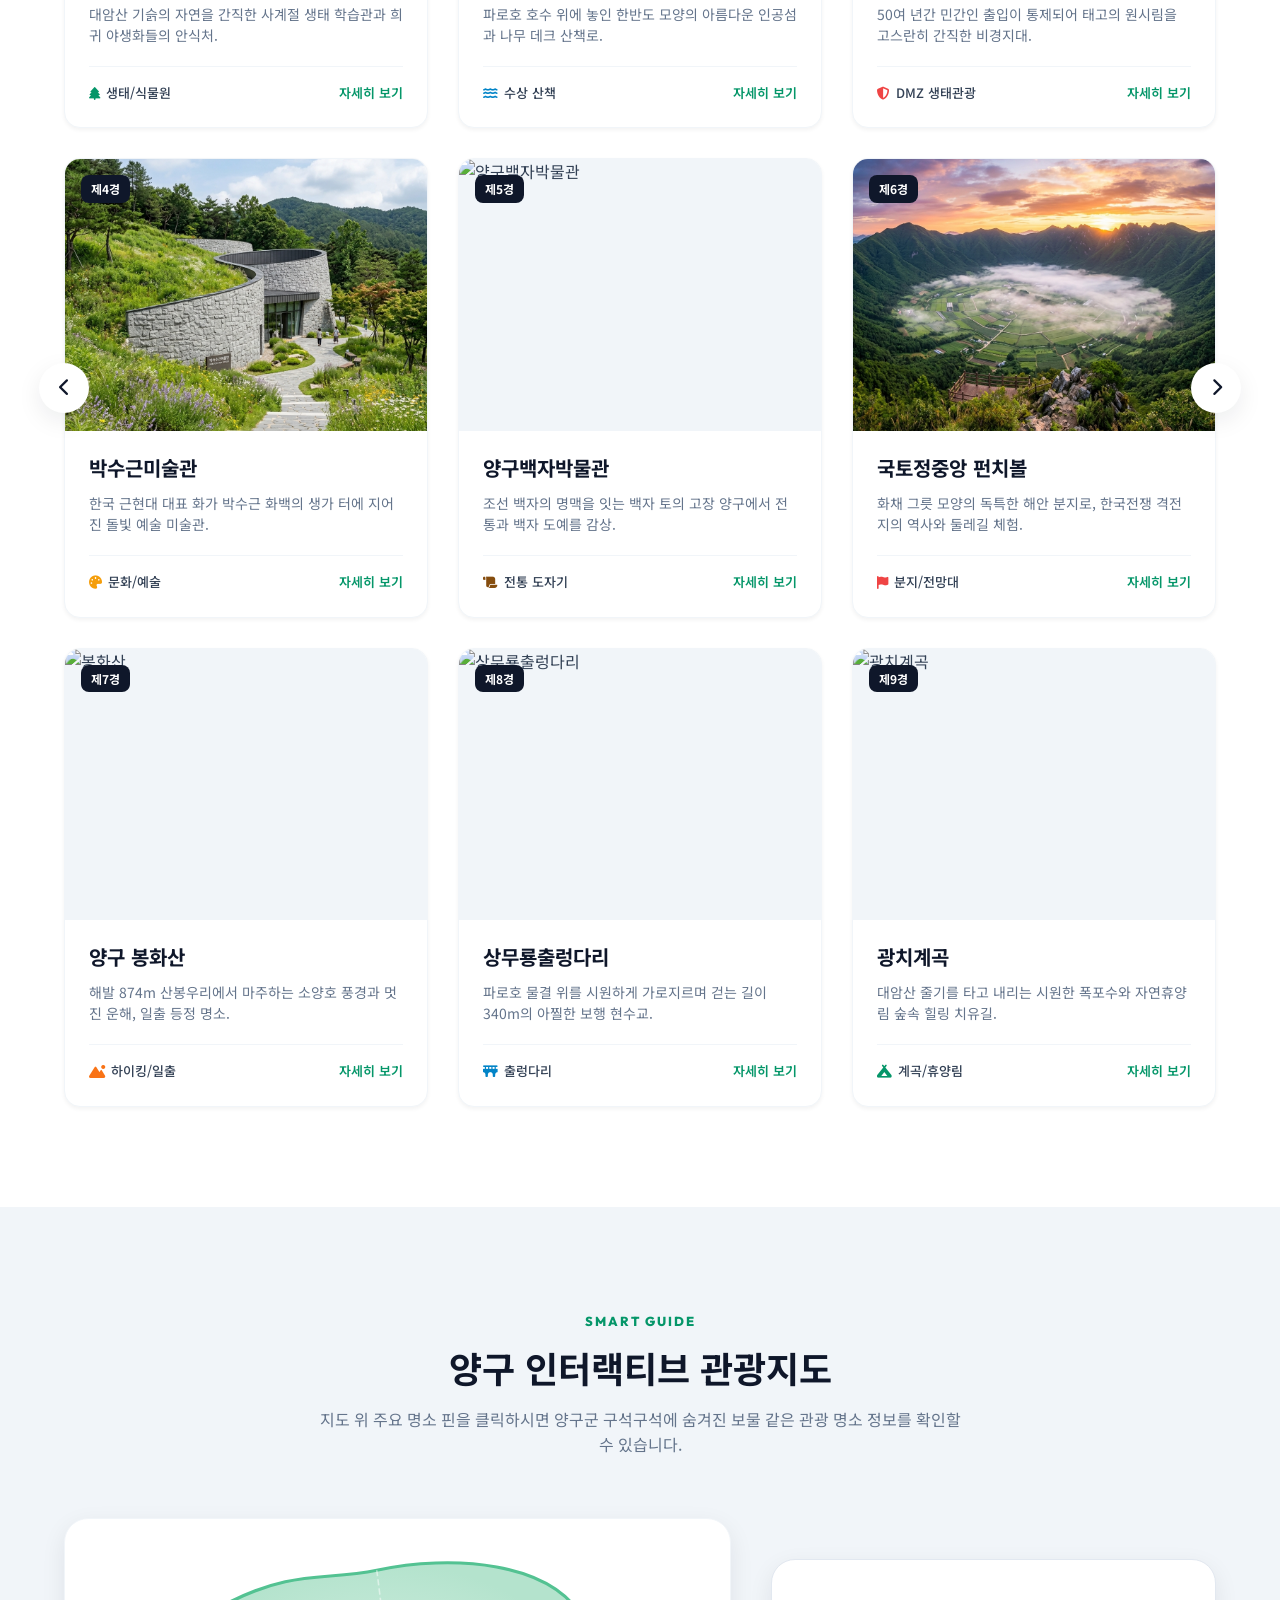
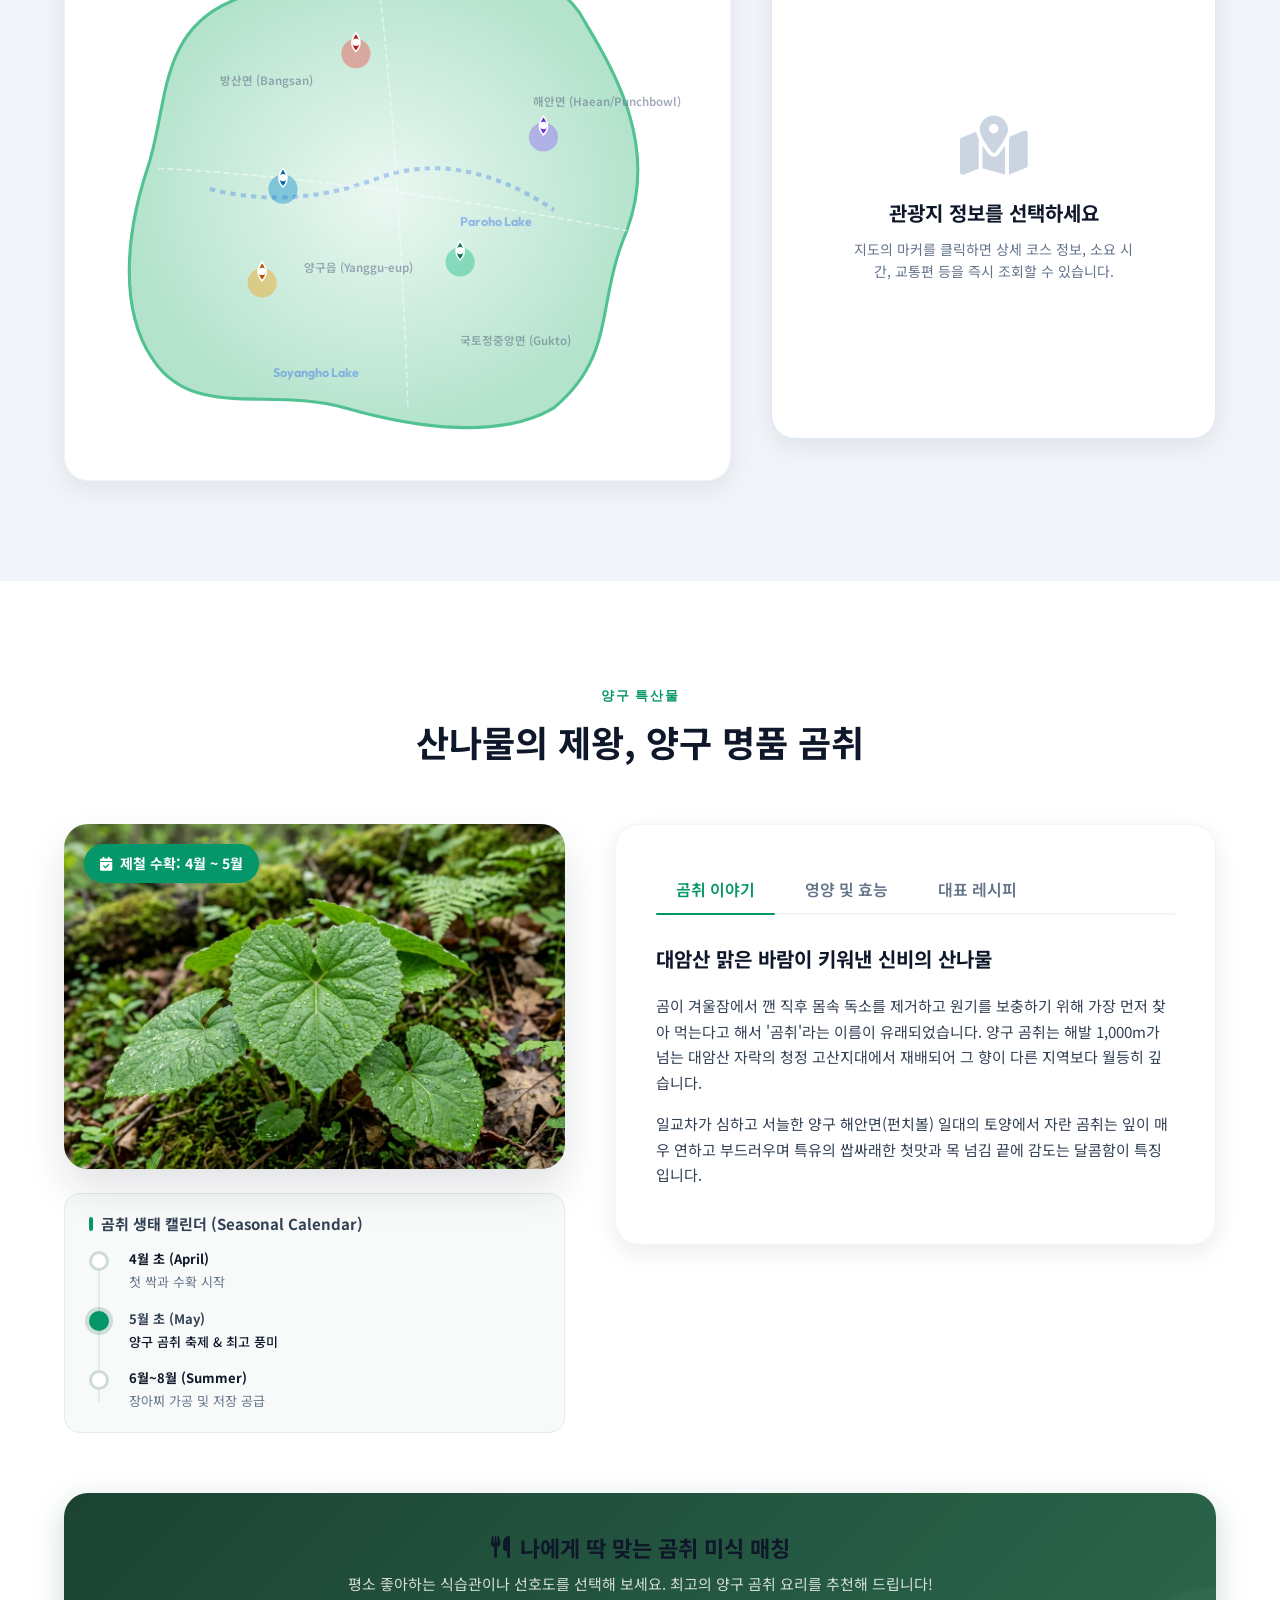
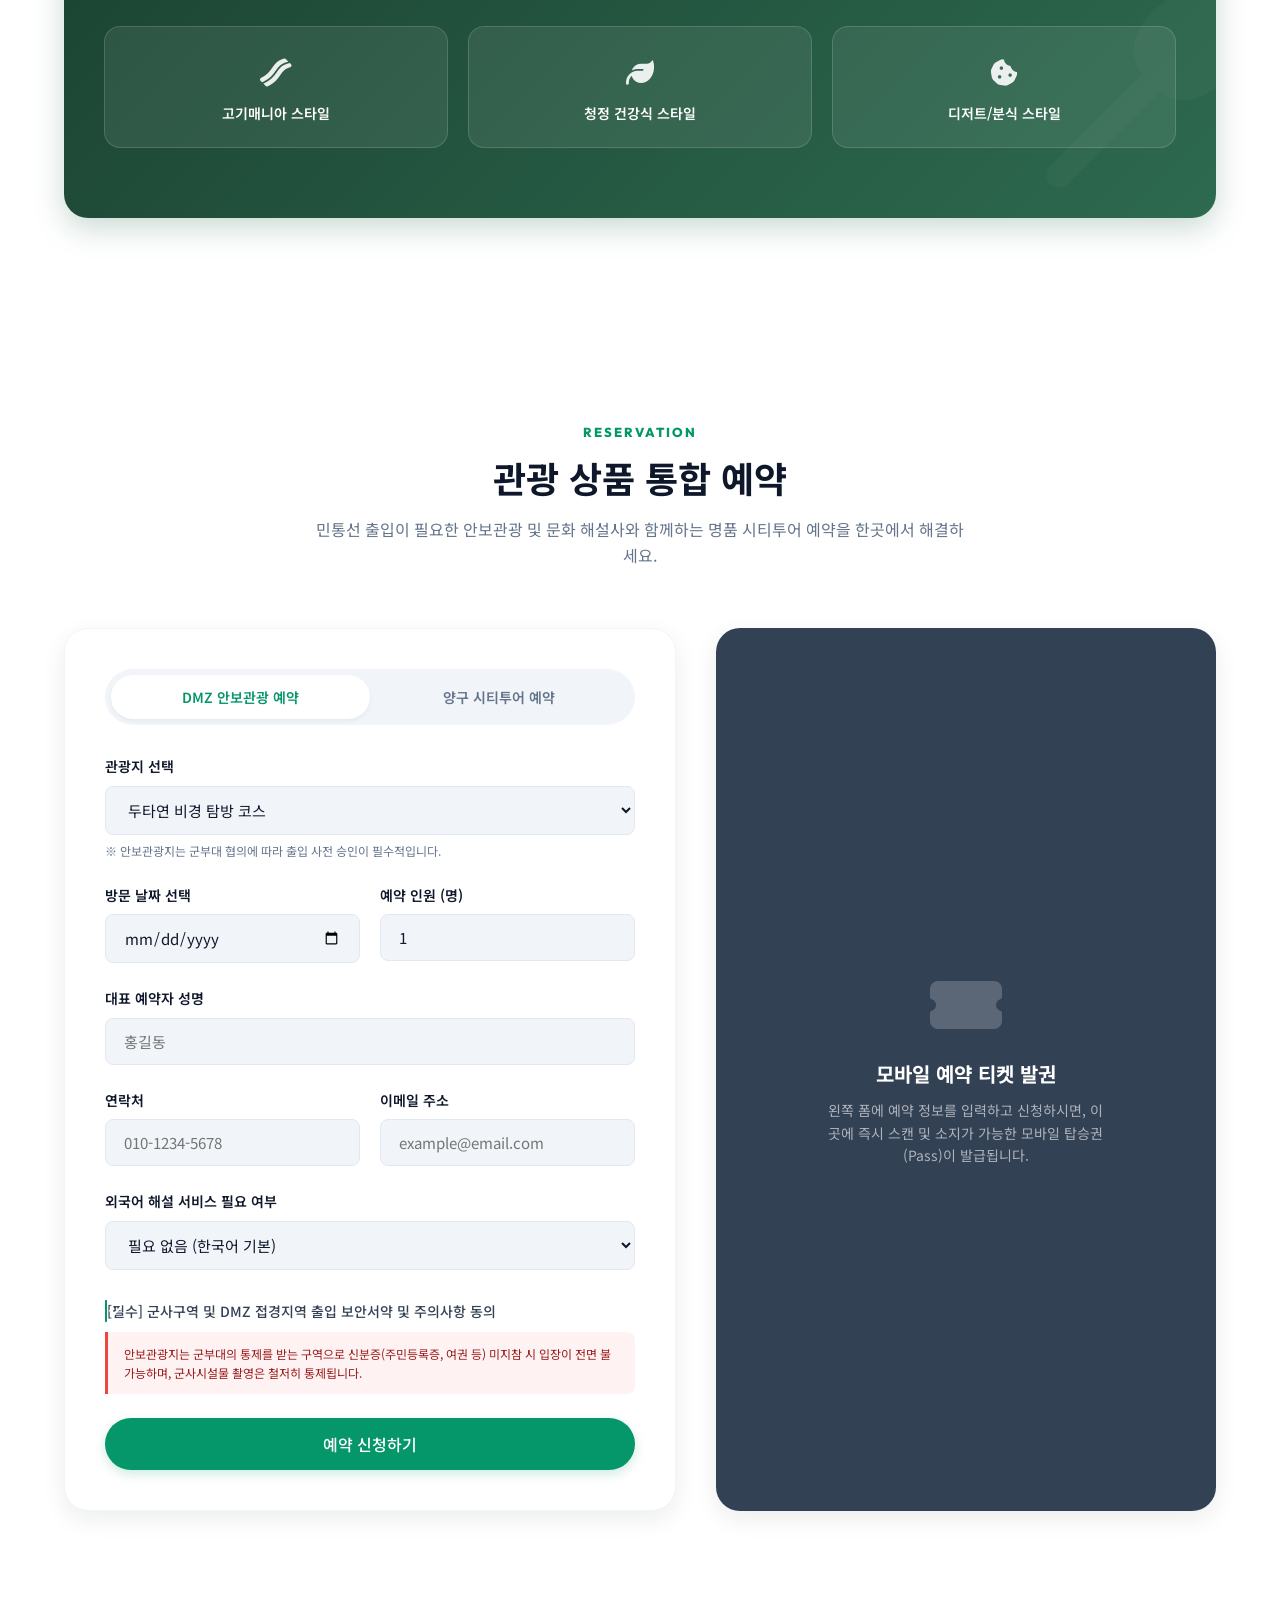
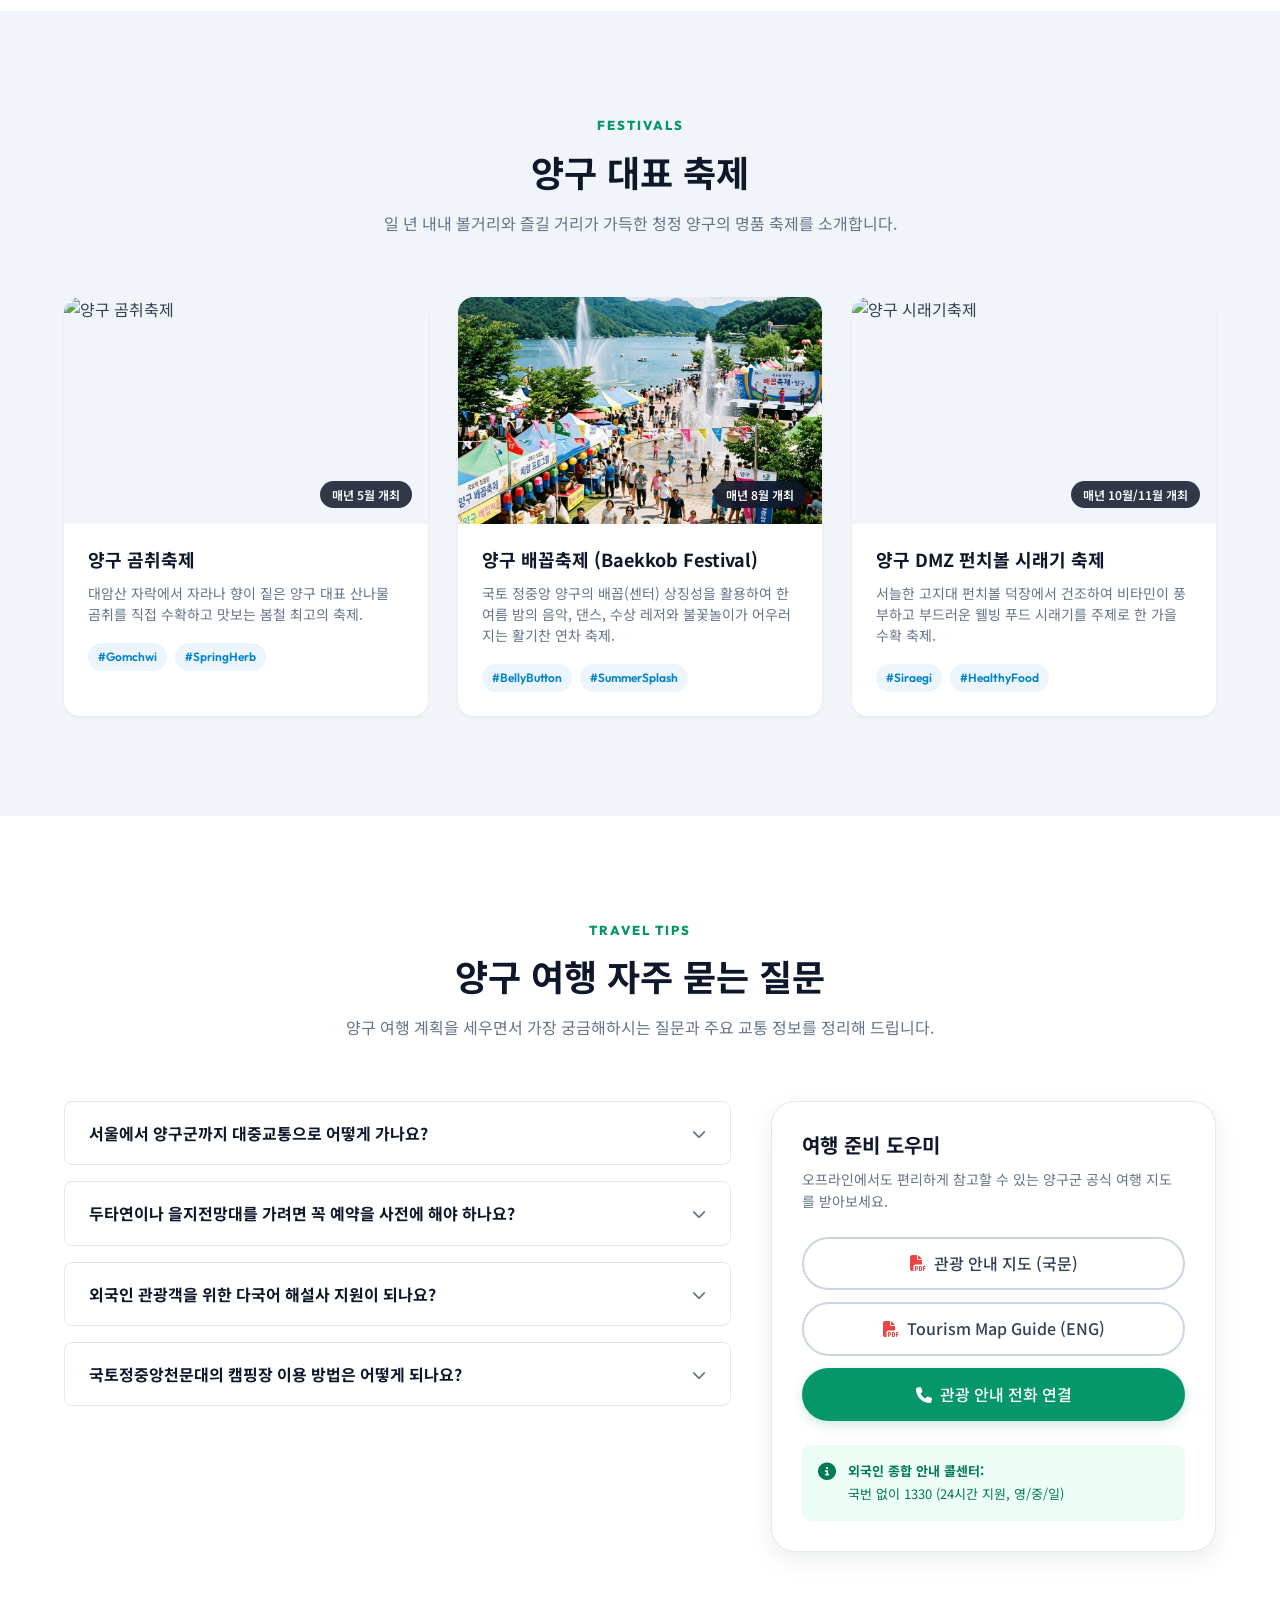
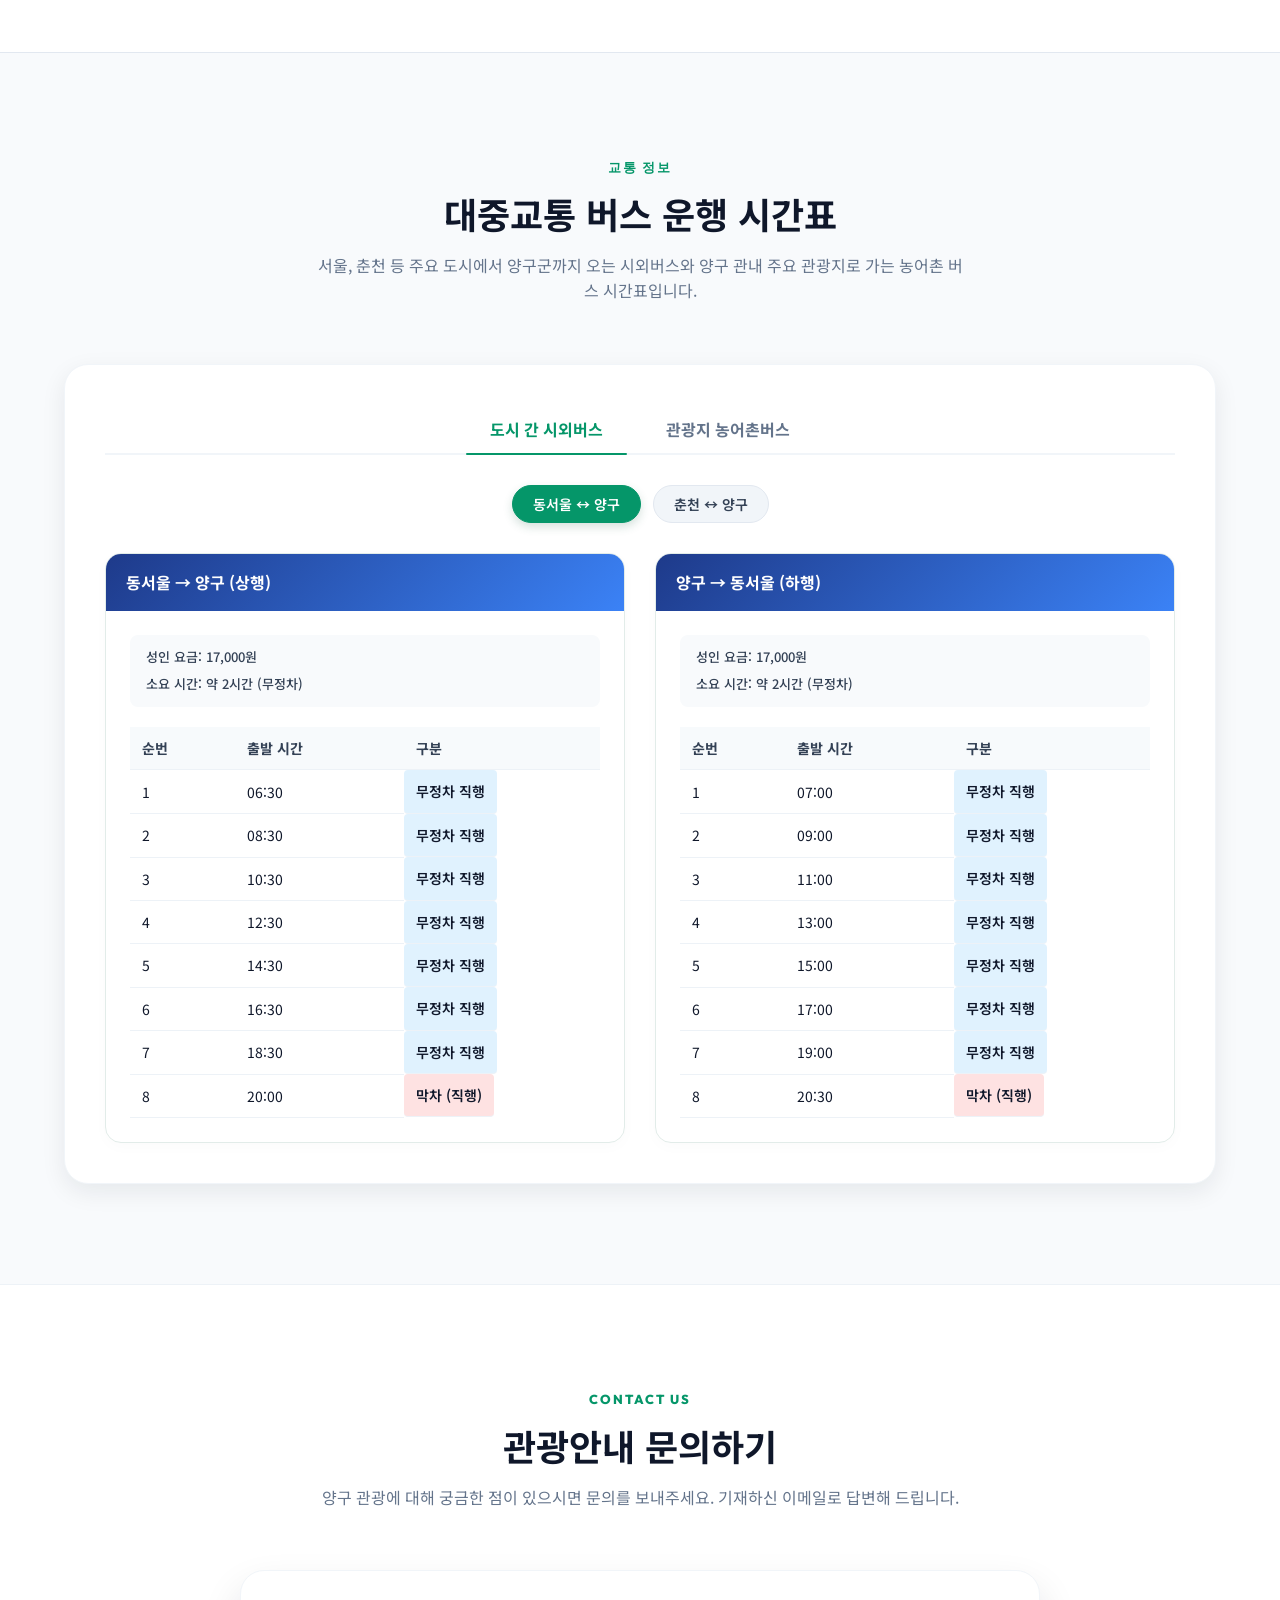
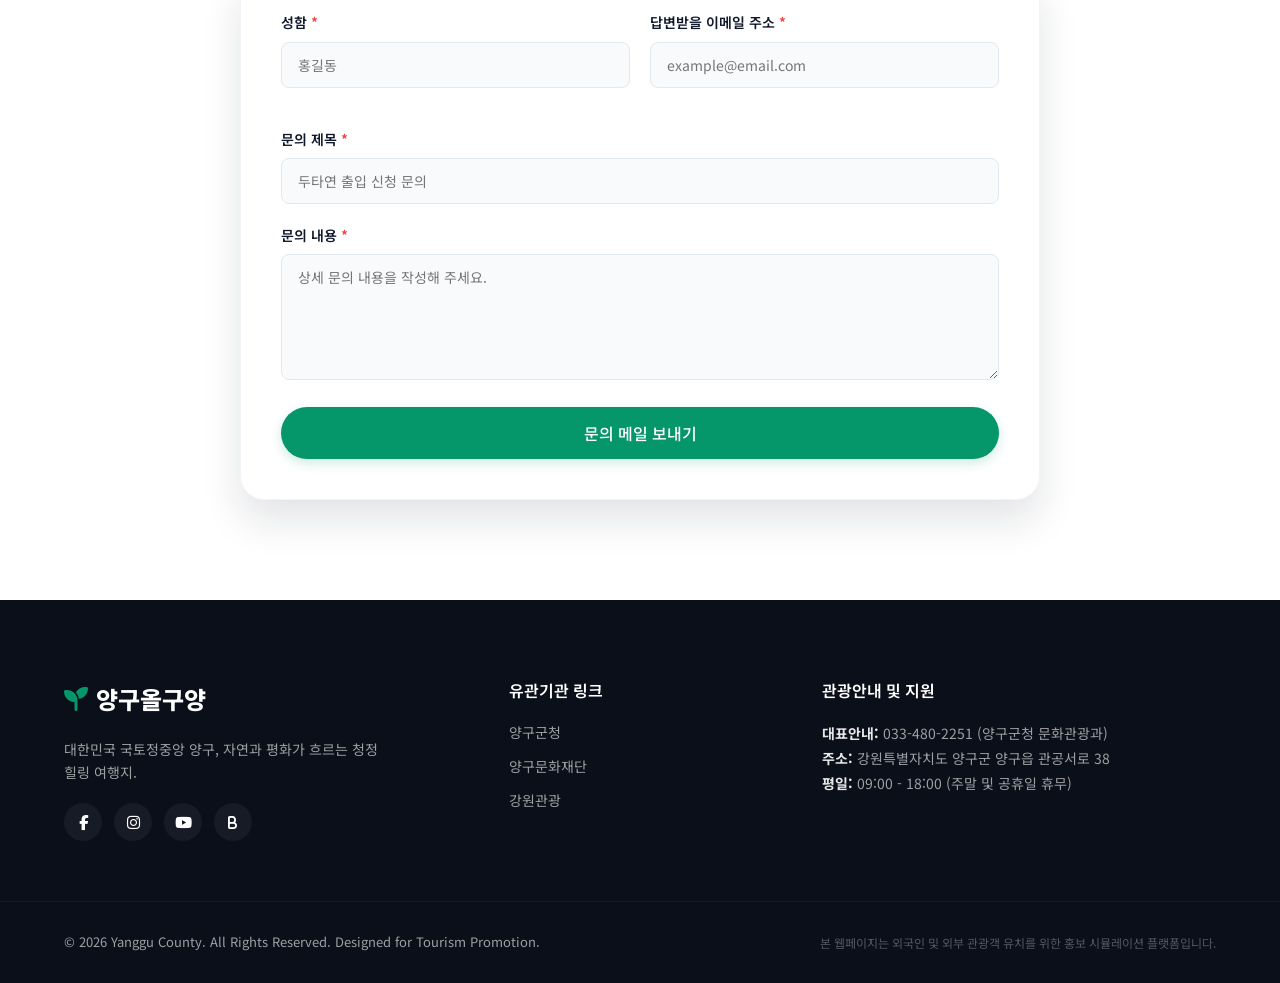
==== commit 2cc28c48: "안내문구" ====
--- a/index.html
+++ b/index.html
@@ -5,6 +5,8 @@
   <meta name="viewport" content="width=device-width, initial-scale=1.0">
   <title>양구올구양 - 양구군 문화관광 (Yanggu Tour)</title>
   <meta name="description" content="대한민국 국토정중앙, 청정 자연을 간직한 양구군의 아름다운 명소와 투어 예약을 한눈에 확인하세요.">
+  <meta name="naver-site-verification" content="35dd6446d262d2b2b70221cfa22ad8743cb0b3e6" />
+  <meta name="google-site-verification" content="y9NbI7K8dtAITAYW1bDlEotUiP8Rgvw--gIPuQ94Zt8" />
   <!-- Google Fonts -->
   <link rel="preconnect" href="https://fonts.googleapis.com">
   <link rel="preconnect" href="https://fonts.gstatic.com" crossorigin>
@@ -1156,6 +1158,16 @@
     </section>
   </main>
 
+  <!-- Welcome / Notice Modal (교육용 안내 모달) -->
+  <div class="modal active" id="notice-modal">
+    <div class="modal-content notice-modal-content">
+      <div class="notice-icon"><i class="fa-solid fa-graduation-cap"></i></div>
+      <h2 data-translate-key="notice_title">안내 말씀</h2>
+      <p data-translate-key="notice_body">이 사이트는 교육용으로 제작된 페이지입니다.</p>
+      <button class="btn btn-primary btn-block" onclick="closeNoticeModal()" data-translate-key="btn_close">확인</button>
+    </div>
+  </div>
+
   <!-- Detail Modal for Attraction Details -->
   <div class="modal" id="detail-modal">
     <div class="modal-content">
--- a/style.css
+++ b/style.css
@@ -2835,3 +2835,38 @@
   }
 }
 
+/* 12. Notice / Educational Modal */
+.notice-modal-content {
+  max-width: 450px;
+  text-align: center;
+  padding: 40px 30px;
+}
+
+.notice-icon {
+  font-size: 50px;
+  color: var(--color-primary);
+  margin-bottom: 20px;
+  animation: float 3s ease-in-out infinite;
+}
+
+.notice-modal-content h2 {
+  font-size: 24px;
+  font-weight: 700;
+  color: var(--color-dark);
+  margin-bottom: 15px;
+}
+
+.notice-modal-content p {
+  font-size: 16px;
+  color: var(--color-gray-dark);
+  margin-bottom: 30px;
+  line-height: 1.5;
+  font-weight: 500;
+}
+
+@keyframes float {
+  0% { transform: translateY(0px); }
+  50% { transform: translateY(-10px); }
+  100% { transform: translateY(0px); }
+}
+
